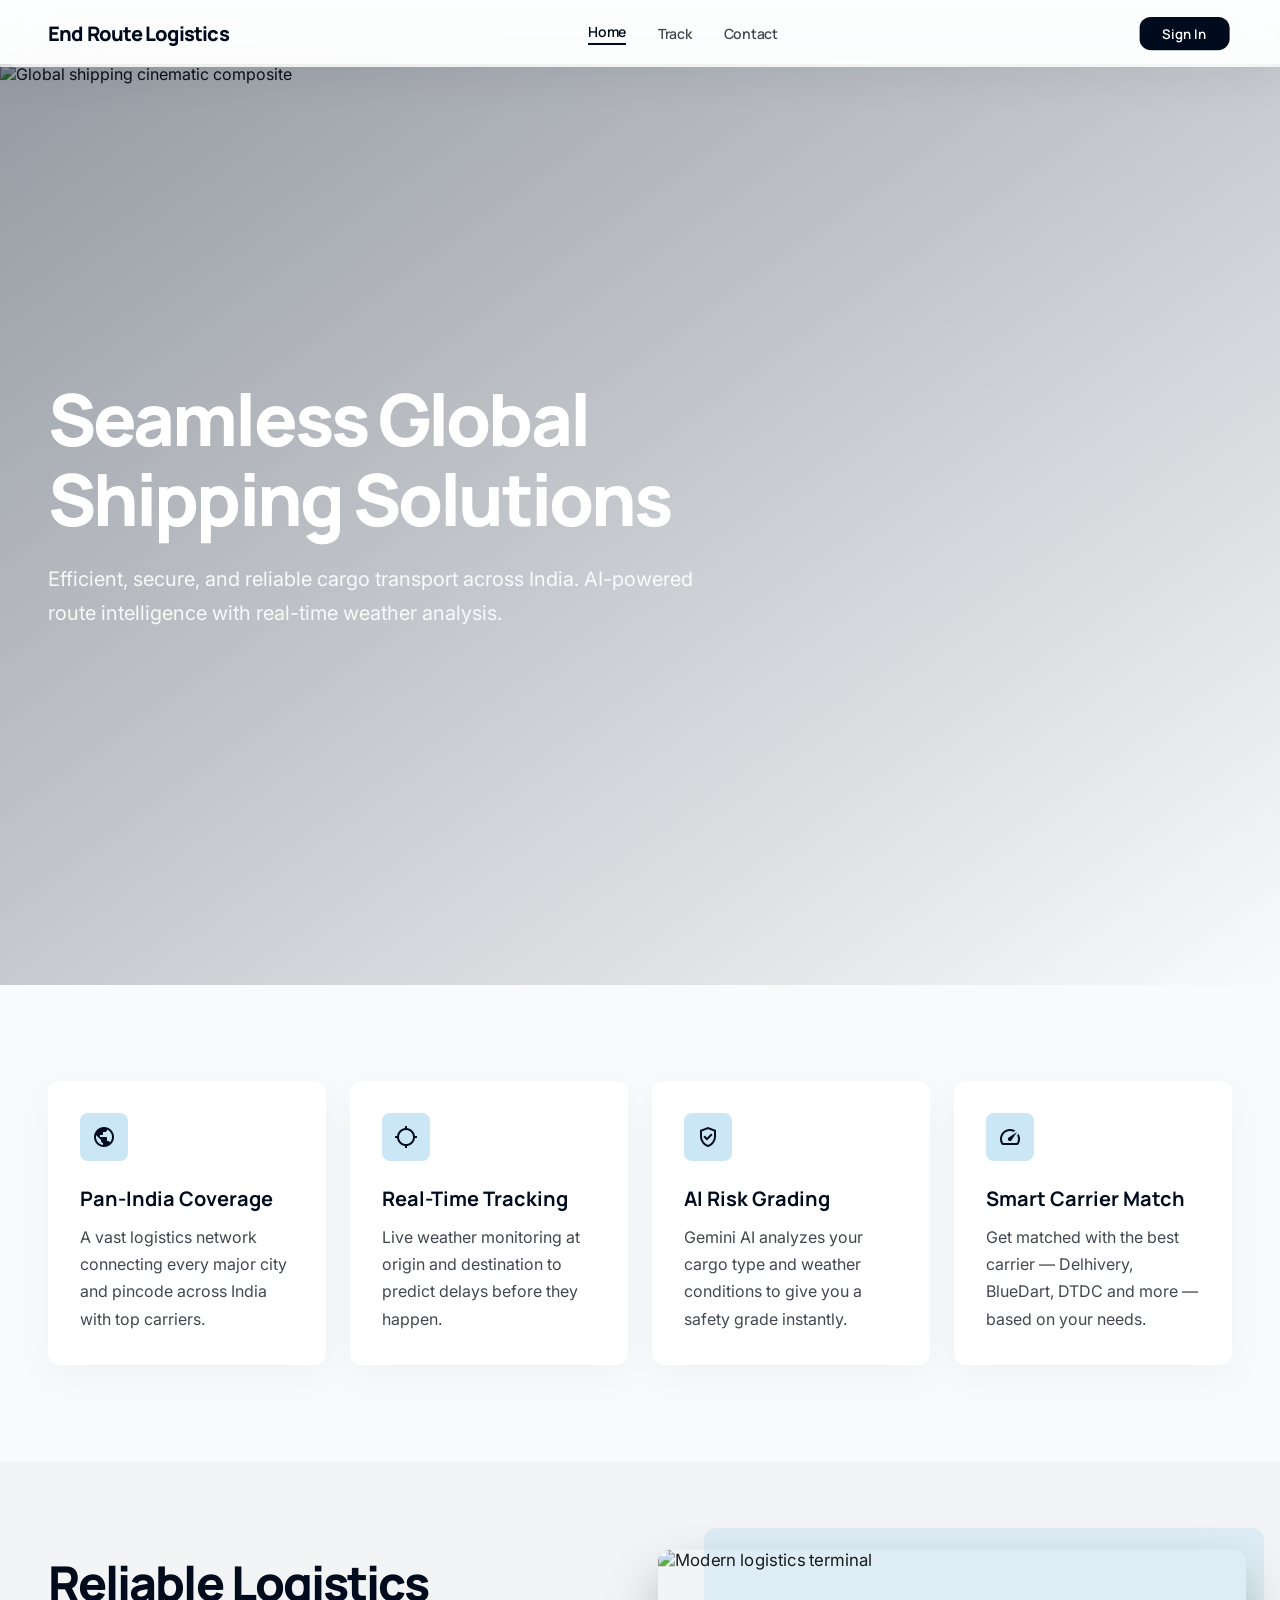
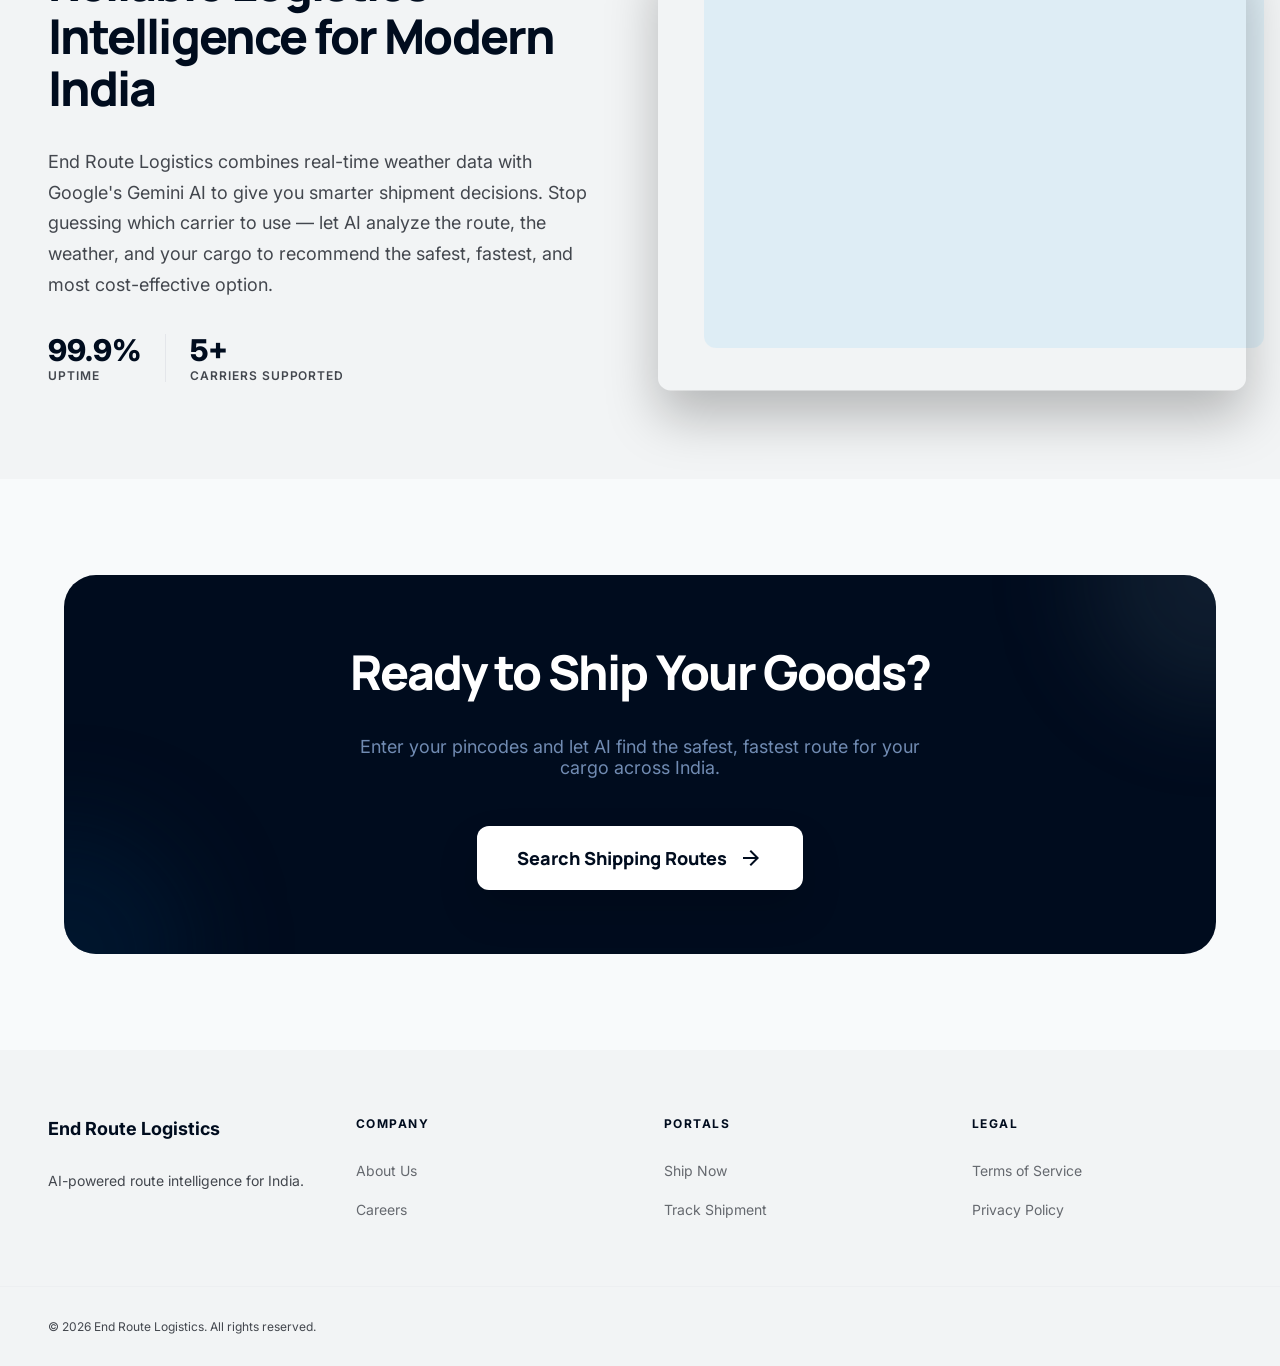
==== src/main/resources/static/index.html @ b9c826c3 "phase 1 completed" ====
<!DOCTYPE html>
<html class="scroll-smooth" lang="en">

<head>
    <meta charset="utf-8" />
    <meta content="width=device-width, initial-scale=1.0" name="viewport" />
    <title>End Route Logistics | Seamless Global Shipping</title>
    <link
        href="https://fonts.googleapis.com/css2?family=Manrope:wght@400;600;700;800&family=Inter:wght@400;500;600&display=swap"
        rel="stylesheet" />
    <link href="https://fonts.googleapis.com/css2?family=Material+Symbols+Outlined:wght,FILL@100..700,0..1&display=swap"
        rel="stylesheet" />
    <link rel="stylesheet" href="style.css" />
</head>

<body>
  <div class="page-transition-overlay" id="page-transition"></div>

    <!-- TopNavBar -->
    <nav class="top-nav">
        <div class="brand-name">End Route Logistics</div>
        <div class="nav-links">
            <a href="index.html" class="nav-link active">Home</a>
            <a href="shipment.html" class="nav-link">Track</a>
            <a href="#" class="nav-link">Contact</a>
        </div>
        <button class="btn-signin">Sign In</button>
    </nav>

    <main class="main-content">

        <!-- Hero Section -->
        <section class="hero-section">
            <div class="hero-bg">
                <img class="hero-img"
                    src="https://lh3.googleusercontent.com/aida-public/AB6AXuDG2AMzIG6lcuyRp3kCZSofTgVY18WJ2wHLcFiEt3Tfcz8ZYbXmcCNfoaoBvD-hwX5GC9Bj-mH6kIg8qOz7cCxdi2fgA_n7_V_ayE6a3IIf8un9hvcptTWbO9KBqaIlAWLvqKchGqpaOgNbGZLuk7z4_sTfxFHE4p3Q"
                    alt="Global shipping cinematic composite" />
                <div class="hero-overlay"></div>
            </div>
            <div class="hero-content">
                <h1 class="hero-heading">Seamless Global <br />Shipping Solutions</h1>
                <p class="hero-subtext">
                    Efficient, secure, and reliable cargo transport across India.
                    AI-powered route intelligence with real-time weather analysis.
                </p>
            </div>
        </section>

        <!-- Features Section -->
        <section class="features-section">
            <div class="features-grid">

                <div class="feature-card">
                    <div class="feature-icon">
                        <span class="material-symbols-outlined">public</span>
                    </div>
                    <h3 class="feature-title">Pan-India Coverage</h3>
                    <p class="feature-text">A vast logistics network connecting every major city and pincode across India with top carriers.</p>
                </div>

                <div class="feature-card">
                    <div class="feature-icon">
                        <span class="material-symbols-outlined">location_searching</span>
                    </div>
                    <h3 class="feature-title">Real-Time Tracking</h3>
                    <p class="feature-text">Live weather monitoring at origin and destination to predict delays before they happen.</p>
                </div>

                <div class="feature-card">
                    <div class="feature-icon">
                        <span class="material-symbols-outlined">verified_user</span>
                    </div>
                    <h3 class="feature-title">AI Risk Grading</h3>
                    <p class="feature-text">Gemini AI analyzes your cargo type and weather conditions to give you a safety grade instantly.</p>
                </div>

                <div class="feature-card">
                    <div class="feature-icon">
                        <span class="material-symbols-outlined">speed</span>
                    </div>
                    <h3 class="feature-title">Smart Carrier Match</h3>
                    <p class="feature-text">Get matched with the best carrier — Delhivery, BlueDart, DTDC and more — based on your needs.</p>
                </div>

            </div>
        </section>

        <!-- About Section -->
        <section class="about-section">
            <div class="about-inner">
                <div class="about-text">
                    <h2 class="about-heading">Reliable Logistics Intelligence for Modern India</h2>
                    <p class="about-body">
                        End Route Logistics combines real-time weather data with Google's Gemini AI
                        to give you smarter shipment decisions. Stop guessing which carrier to use —
                        let AI analyze the route, the weather, and your cargo to recommend the safest,
                        fastest, and most cost-effective option.
                    </p>
                    <div class="about-stats">
                        <div class="stat">
                            <span class="stat-number">99.9%</span>
                            <span class="stat-label">Uptime</span>
                        </div>
                        <div class="stat-divider"></div>
                        <div class="stat">
                            <span class="stat-number">5+</span>
                            <span class="stat-label">Carriers Supported</span>
                        </div>
                    </div>
                </div>
                <div class="about-image-wrapper">
                    <div class="about-image-frame">
                        <img class="about-image"
                            src="https://lh3.googleusercontent.com/aida-public/[base64]"
                            alt="Modern logistics terminal" />
                    </div>
                    <div class="about-image-decoration"></div>
                </div>
            </div>
        </section>

        <!-- CTA Section -->
        <section class="cta-section">
            <div class="cta-card">
                <div class="cta-blob cta-blob--top"></div>
                <div class="cta-blob cta-blob--bottom"></div>
                <div class="cta-content">
                    <h2 class="cta-heading">Ready to Ship Your Goods?</h2>
                    <p class="cta-subtext">
                        Enter your pincodes and let AI find the safest, fastest route for your cargo across India.
                    </p>
                    <button class="btn-cta" id="ctaBtn">
                        Search Shipping Routes
                        <span class="material-symbols-outlined cta-arrow">arrow_forward</span>
                    </button>
                </div>
            </div>
        </section>

    </main>

    <!-- Footer -->
    <footer class="site-footer">
        <div class="footer-grid">
            <div class="footer-about">
                <div class="footer-brand">End Route Logistics</div>
                <p class="footer-tagline">AI-powered route intelligence for India.</p>
            </div>
            <div class="footer-col">
                <div class="footer-col-title">Company</div>
                <a href="#" class="footer-link">About Us</a>
                <a href="#" class="footer-link">Careers</a>
            </div>
            <div class="footer-col">
                <div class="footer-col-title">Portals</div>
                <a href="shipment.html" class="footer-link">Ship Now</a>
                <a href="#" class="footer-link">Track Shipment</a>
            </div>
            <div class="footer-col">
                <div class="footer-col-title">Legal</div>
                <a href="#" class="footer-link">Terms of Service</a>
                <a href="#" class="footer-link">Privacy Policy</a>
            </div>
        </div>
        <div class="footer-bottom">
            <p>© 2026 End Route Logistics. All rights reserved.</p>
        </div>
    </footer>

  <script>
    // Page transition in
    document.addEventListener("DOMContentLoaded", () => {
      setTimeout(() => {
        const overlay = document.getElementById('page-transition');
        if(overlay) overlay.classList.add('hidden');
      }, 50);
    });

    // CTA button → go to shipment page with transition
    const ctaBtn = document.getElementById('ctaBtn');
    if (ctaBtn) {
      ctaBtn.addEventListener('click', (e) => {
        e.preventDefault();
        const overlay = document.getElementById('page-transition');
        overlay.classList.remove('hidden');
        overlay.classList.add('active');
        setTimeout(() => {
          window.location.href = 'shipment.html';
        }, 600);
      });
    }

    window.addEventListener('pageshow', (event) => {
      if (event.persisted) {
        const overlay = document.getElementById('page-transition');
        overlay.classList.remove('active');
        overlay.classList.add('hidden');
      }
    });
  </script>
</body>

</html>
---- src/main/resources/static/style.css ----
/* ============================================================
   CSS Custom Properties (Design Tokens)
   ============================================================ */
:root {
  --color-primary:                  #000c1e;
  --color-primary-container:        #002344;
  --color-primary-fixed:            #d3e3ff;
  --color-primary-fixed-dim:        #adc8f2;
  --color-on-primary:               #ffffff;
  --color-on-primary-container:     #708bb2;
  --color-on-primary-fixed:         #001c38;

  --color-secondary:                #48626e;
  --color-secondary-container:      #cbe7f5;
  --color-on-secondary:             #ffffff;
  --color-on-secondary-container:   #4e6874;

  --color-surface:                  #f8fafb;
  --color-surface-tint:             #456084;
  --color-surface-container:        #eceeef;
  --color-surface-container-low:    #f2f4f5;
  --color-surface-container-high:   #e6e8e9;
  --color-surface-container-lowest: #ffffff;
  --color-on-surface:               #191c1d;
  --color-on-surface-variant:       #43474e;

  --color-background:               #f8fafb;
  --color-on-background:            #191c1d;
  --color-outline:                  #74777f;
  --color-outline-variant:          #c3c6cf;

  --font-headline: 'Manrope', sans-serif;
  --font-body:     'Inter', sans-serif;

  --radius-sm:   0.25rem;
  --radius-md:   0.5rem;
  --radius-lg:   0.75rem;
  --radius-xl:   0.75rem;
  --radius-full: 9999px;
}

/* ============================================================
   Reset & Base
   ============================================================ */
*, *::before, *::after {
  box-sizing: border-box;
  margin: 0;
  padding: 0;
}

html {
  scroll-behavior: smooth;
}

body {
  font-family: var(--font-body);
  background-color: var(--color-background);
  color: var(--color-on-background);
}

h1, h2, h3 {
  font-family: var(--font-headline);
}

a {
  text-decoration: none;
  transition: color 0.2s, opacity 0.2s;
}

button {
  cursor: pointer;
  border: none;
  font-family: inherit;
}

.material-symbols-outlined {
  font-variation-settings: 'FILL' 0, 'wght' 400, 'GRAD' 0, 'opsz' 24;
}

/* ============================================================
   Navigation
   ============================================================ */
.top-nav {
  position: fixed;
  top: 0;
  width: 100%;
  z-index: 50;
  background: rgba(255, 255, 255, 0.7);
  backdrop-filter: blur(24px);
  -webkit-backdrop-filter: blur(24px);
  box-shadow: 0 12px 40px rgba(0, 12, 30, 0.06);
  display: flex;
  justify-content: space-between;
  align-items: center;
  padding: 1rem 3rem;
}

.brand-name {
  font-family: var(--font-headline);
  font-size: 1.25rem;
  font-weight: 800;
  letter-spacing: -0.04em;
  color: var(--color-primary);
}

.nav-links {
  display: none;
  gap: 2rem;
  align-items: center;
}

@media (min-width: 768px) {
  .nav-links {
    display: flex;
  }
}

.nav-link {
  font-family: var(--font-headline);
  font-weight: 600;
  font-size: 0.875rem;
  letter-spacing: -0.02em;
  color: var(--color-on-surface-variant);
  transition: color 0.3s;
}

.nav-link:hover {
  color: var(--color-primary);
}

.nav-link.active {
  color: var(--color-primary);
  border-bottom: 2px solid var(--color-primary);
  padding-bottom: 2px;
}

.btn-signin {
  background-color: var(--color-primary);
  color: var(--color-on-primary);
  padding: 0.5rem 1.5rem;
  border-radius: var(--radius-lg);
  font-family: var(--font-headline);
  font-weight: 600;
  font-size: 0.875rem;
  transform: scale(0.95);
  transition: transform 0.15s;
}

.btn-signin:active {
  transform: scale(0.90);
}

/* ============================================================
   Main
   ============================================================ */
.main-content {
  padding-top: 4rem;
}

/* ============================================================
   Hero Section
   ============================================================ */
.hero-section {
  position: relative;
  min-height: 921px;
  display: flex;
  align-items: center;
  padding: 0 3rem;
  overflow: hidden;
}

.hero-bg {
  position: absolute;
  inset: 0;
  z-index: 0;
}

.hero-img {
  width: 100%;
  height: 100%;
  object-fit: cover;
  filter: brightness(0.85) contrast(1.05);
  display: block;
}

.hero-overlay {
  position: absolute;
  inset: 0;
  background: linear-gradient(
    to bottom right,
    rgba(0, 12, 30, 0.40),
    transparent
  );
}

.hero-content {
  position: relative;
  z-index: 10;
  max-width: 56rem;
}

.hero-heading {
  font-size: 3.75rem;
  font-weight: 800;
  color: #ffffff;
  letter-spacing: -0.04em;
  line-height: 1.1;
  margin-bottom: 1.5rem;
}

@media (min-width: 768px) {
  .hero-heading {
    font-size: 4.5rem;
  }
}

.hero-subtext {
  font-size: 1.25rem;
  color: rgba(255, 255, 255, 0.90);
  font-family: var(--font-body);
  max-width: 42rem;
  margin-bottom: 2.5rem;
  line-height: 1.7;
}

/* ============================================================
   Features Section
   ============================================================ */
.features-section {
  padding: 6rem 3rem;
  background-color: var(--color-surface);
}

.features-grid {
  max-width: 80rem;
  margin: 0 auto;
  display: grid;
  grid-template-columns: 1fr;
  gap: 1.5rem;
}

@media (min-width: 768px) {
  .features-grid {
    grid-template-columns: repeat(4, 1fr);
  }
}

.feature-card {
  padding: 2rem;
  border-radius: var(--radius-xl);
  background-color: var(--color-surface-container-lowest);
  box-shadow: 0 12px 40px rgba(0, 12, 30, 0.04);
  transition: transform 0.3s;
}

.feature-card:hover {
  transform: translateY(-4px);
}

.feature-icon {
  width: 3rem;
  height: 3rem;
  border-radius: var(--radius-md);
  background-color: var(--color-secondary-container);
  display: flex;
  align-items: center;
  justify-content: center;
  margin-bottom: 1.5rem;
  color: var(--color-primary);
  transition: transform 0.3s;
}

.feature-card:hover .feature-icon {
  transform: scale(1.10);
}

.feature-title {
  font-family: var(--font-headline);
  font-weight: 700;
  font-size: 1.25rem;
  color: var(--color-primary);
  margin-bottom: 0.75rem;
}

.feature-text {
  color: var(--color-on-surface-variant);
  line-height: 1.7;
}

/* ============================================================
   About Section
   ============================================================ */
.about-section {
  padding: 6rem 3rem;
  background-color: var(--color-surface-container-low);
  overflow: hidden;
}

.about-inner {
  max-width: 80rem;
  margin: 0 auto;
  display: flex;
  flex-direction: column;
  align-items: center;
  gap: 4rem;
}

@media (min-width: 768px) {
  .about-inner {
    flex-direction: row;
  }
}

.about-text {
  flex: 1;
  display: flex;
  flex-direction: column;
  gap: 2rem;
}

.about-heading {
  font-size: 3rem;
  font-weight: 800;
  color: var(--color-primary);
  letter-spacing: -0.04em;
  line-height: 1.1;
}

.about-body {
  font-size: 1.125rem;
  color: var(--color-on-surface-variant);
  line-height: 1.7;
}

.about-stats {
  display: flex;
  align-items: center;
  gap: 1.5rem;
}

.stat {
  display: flex;
  flex-direction: column;
}

.stat-number {
  font-size: 1.875rem;
  font-weight: 800;
  color: var(--color-primary);
}

.stat-label {
  font-size: 0.75rem;
  color: var(--color-on-surface-variant);
  text-transform: uppercase;
  letter-spacing: 0.08em;
  font-weight: 600;
}

.stat-divider {
  width: 1px;
  height: 3rem;
  background-color: rgba(196, 198, 207, 0.30);
}

.about-image-wrapper {
  flex: 1;
  position: relative;
}

.about-image-frame {
  position: relative;
  z-index: 10;
  border-radius: var(--radius-xl);
  overflow: hidden;
  box-shadow: 0 25px 50px rgba(0, 0, 0, 0.25);
  transform: scale(1.05);
}

.about-image {
  width: 100%;
  aspect-ratio: 4 / 3;
  object-fit: cover;
  display: block;
}

.about-image-decoration {
  position: absolute;
  top: -2rem;
  right: -2rem;
  width: 100%;
  height: 100%;
  background-color: var(--color-secondary-container);
  border-radius: var(--radius-xl);
  z-index: 0;
  opacity: 0.50;
}

/* ============================================================
   CTA Section
   ============================================================ */
.cta-section {
  padding: 6rem 3rem;
}

.cta-card {
  max-width: 72rem;
  margin: 0 auto;
  background-color: var(--color-primary);
  border-radius: 2rem;
  padding: 4rem;
  text-align: center;
  position: relative;
  overflow: hidden;
}

.cta-blob {
  position: absolute;
  width: 16rem;
  height: 16rem;
  border-radius: var(--radius-full);
  filter: blur(48px);
}

.cta-blob--top {
  top: 0;
  right: 0;
  background-color: rgba(72, 98, 110, 0.20);
  transform: translate(50%, -50%);
}

.cta-blob--bottom {
  bottom: 0;
  left: 0;
  background-color: rgba(0, 35, 68, 0.40);
  transform: translate(-50%, 50%);
}

.cta-content {
  position: relative;
  z-index: 10;
}

.cta-heading {
  font-size: 2.5rem;
  font-weight: 800;
  color: #ffffff;
  margin-bottom: 2rem;
  letter-spacing: -0.04em;
}

@media (min-width: 768px) {
  .cta-heading {
    font-size: 3rem;
  }
}

.cta-subtext {
  color: var(--color-on-primary-container);
  font-size: 1.125rem;
  margin-bottom: 3rem;
  max-width: 36rem;
  margin-left: auto;
  margin-right: auto;
}

.btn-cta {
  background-color: #ffffff;
  color: var(--color-primary);
  padding: 1.25rem 2.5rem;
  border-radius: var(--radius-xl);
  font-family: var(--font-headline);
  font-weight: 800;
  font-size: 1.125rem;
  display: inline-flex;
  align-items: center;
  gap: 0.75rem;
  margin: 0 auto;
  box-shadow: 0 20px 40px rgba(0, 0, 0, 0.15);
  transition: background-color 0.2s;
}

.btn-cta:hover {
  background-color: var(--color-secondary-container);
}

.cta-arrow {
  transition: transform 0.2s;
}

.btn-cta:hover .cta-arrow {
  transform: translateX(4px);
}

/* ============================================================
   Footer
   ============================================================ */
.site-footer {
  background-color: var(--color-surface-container-low);
  color: var(--color-primary);
}

.footer-grid {
  display: grid;
  grid-template-columns: 1fr;
  gap: 3rem;
  padding: 4rem 3rem;
  max-width: 80rem;
  margin: 0 auto;
  font-family: var(--font-body);
  font-size: 0.875rem;
  line-height: 1.7;
}

@media (min-width: 768px) {
  .footer-grid {
    grid-template-columns: repeat(4, 1fr);
  }
}

.footer-about {
  display: flex;
  flex-direction: column;
  gap: 1.5rem;
}

.footer-brand {
  font-size: 1.125rem;
  font-weight: 700;
  color: var(--color-primary);
}

.footer-tagline {
  color: var(--color-on-surface-variant);
}

.footer-col {
  display: flex;
  flex-direction: column;
  gap: 1rem;
}

.footer-col-title {
  font-weight: 700;
  font-size: 0.75rem;
  text-transform: uppercase;
  letter-spacing: 0.12em;
  color: var(--color-primary);
  margin-bottom: 0.5rem;
}

.footer-link {
  color: var(--color-on-surface-variant);
  opacity: 0.80;
  text-decoration: none;
  transition: opacity 0.2s;
}

.footer-link:hover {
  opacity: 1;
  text-decoration: underline;
  text-decoration-thickness: 2px;
  text-underline-offset: 4px;
}

.footer-bottom {
  padding: 2rem 3rem;
  border-top: 1px solid rgba(196, 198, 207, 0.10);
  max-width: 80rem;
  margin: 0 auto;
  text-align: center;
}

@media (min-width: 768px) {
  .footer-bottom {
    text-align: left;
  }
}

.footer-bottom p {
  color: var(--color-on-surface-variant);
  font-size: 0.75rem;
}

/* ============================================================
   Page Transition
   ============================================================ */
.page-transition-overlay {
  position: fixed;
  top: 0;
  left: 0;
  width: 100%;
  height: 100%;
  background-color: var(--color-primary);
  z-index: 9999;
  opacity: 1;
  pointer-events: none;
  transition: opacity 0.6s cubic-bezier(0.83, 0, 0.17, 1);
}

.page-transition-overlay.hidden {
  opacity: 0;
}

.page-transition-overlay.active {
  opacity: 1;
  pointer-events: all;
}
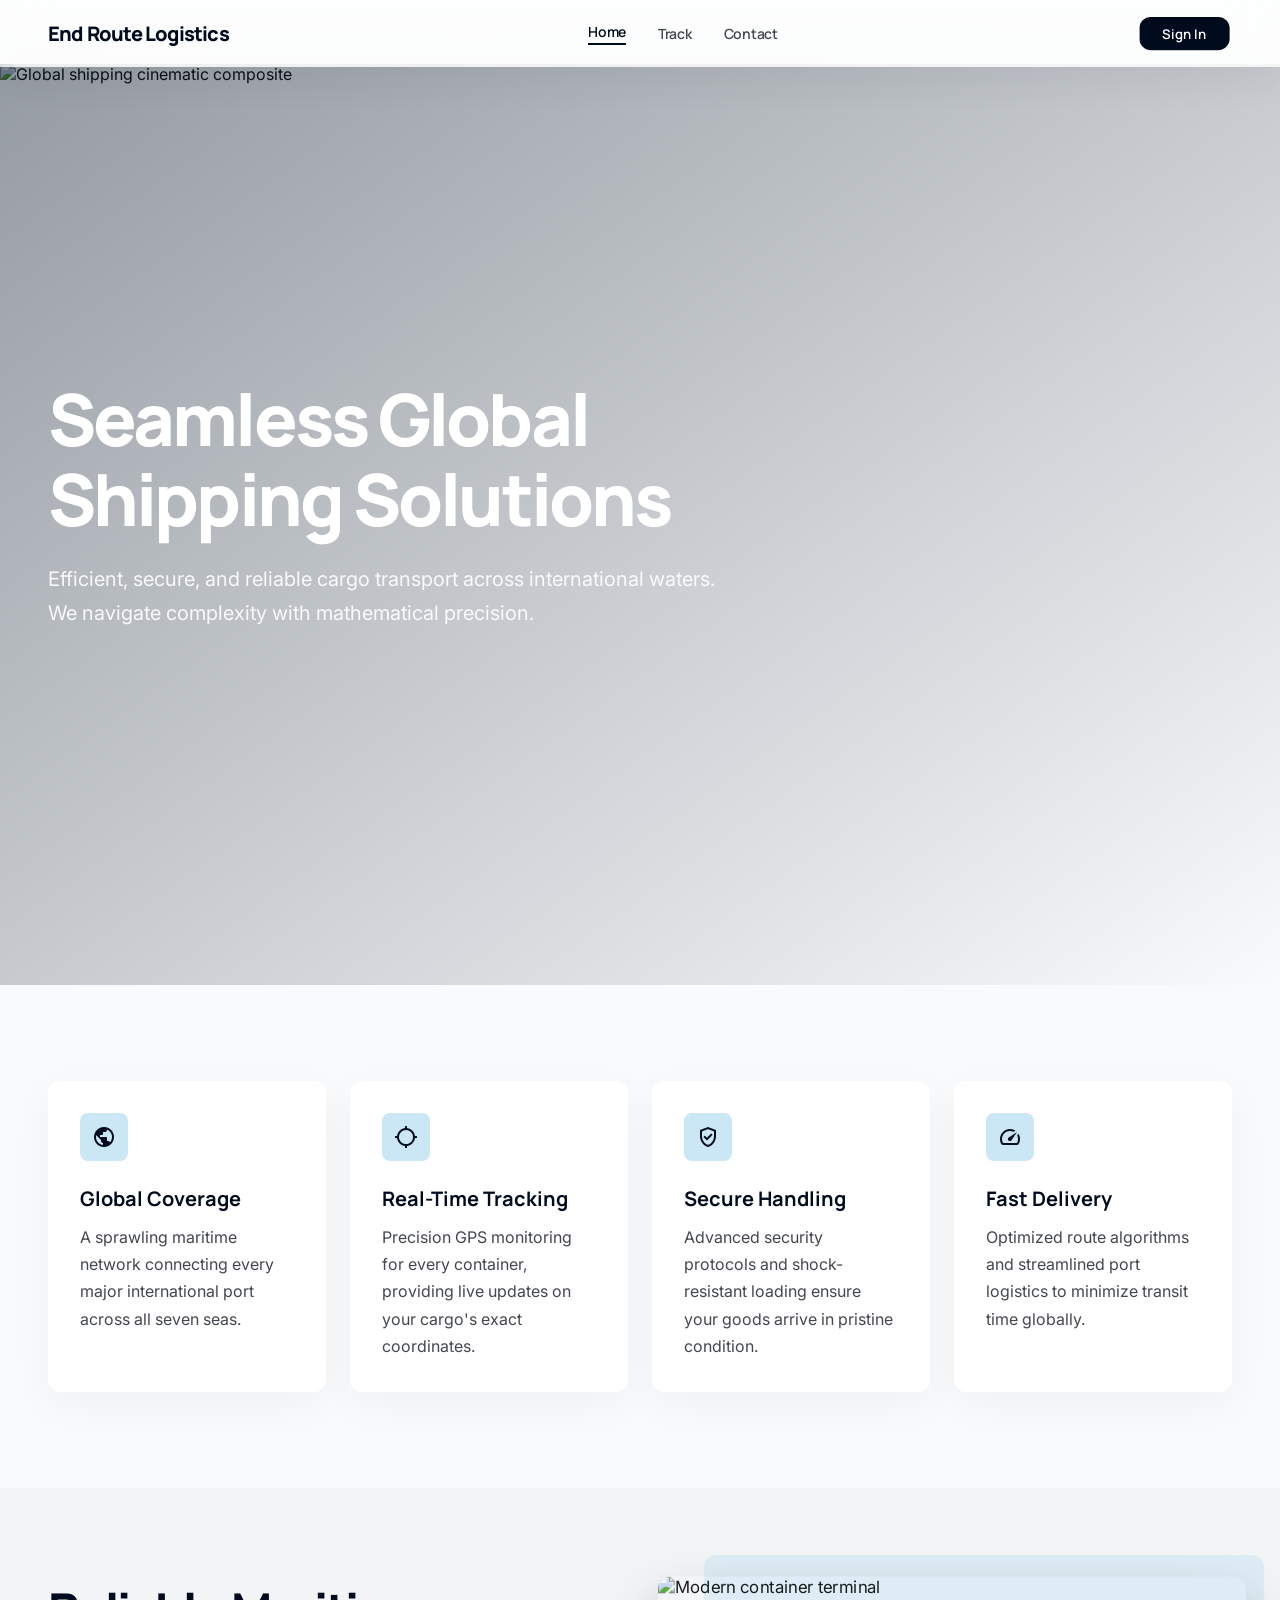
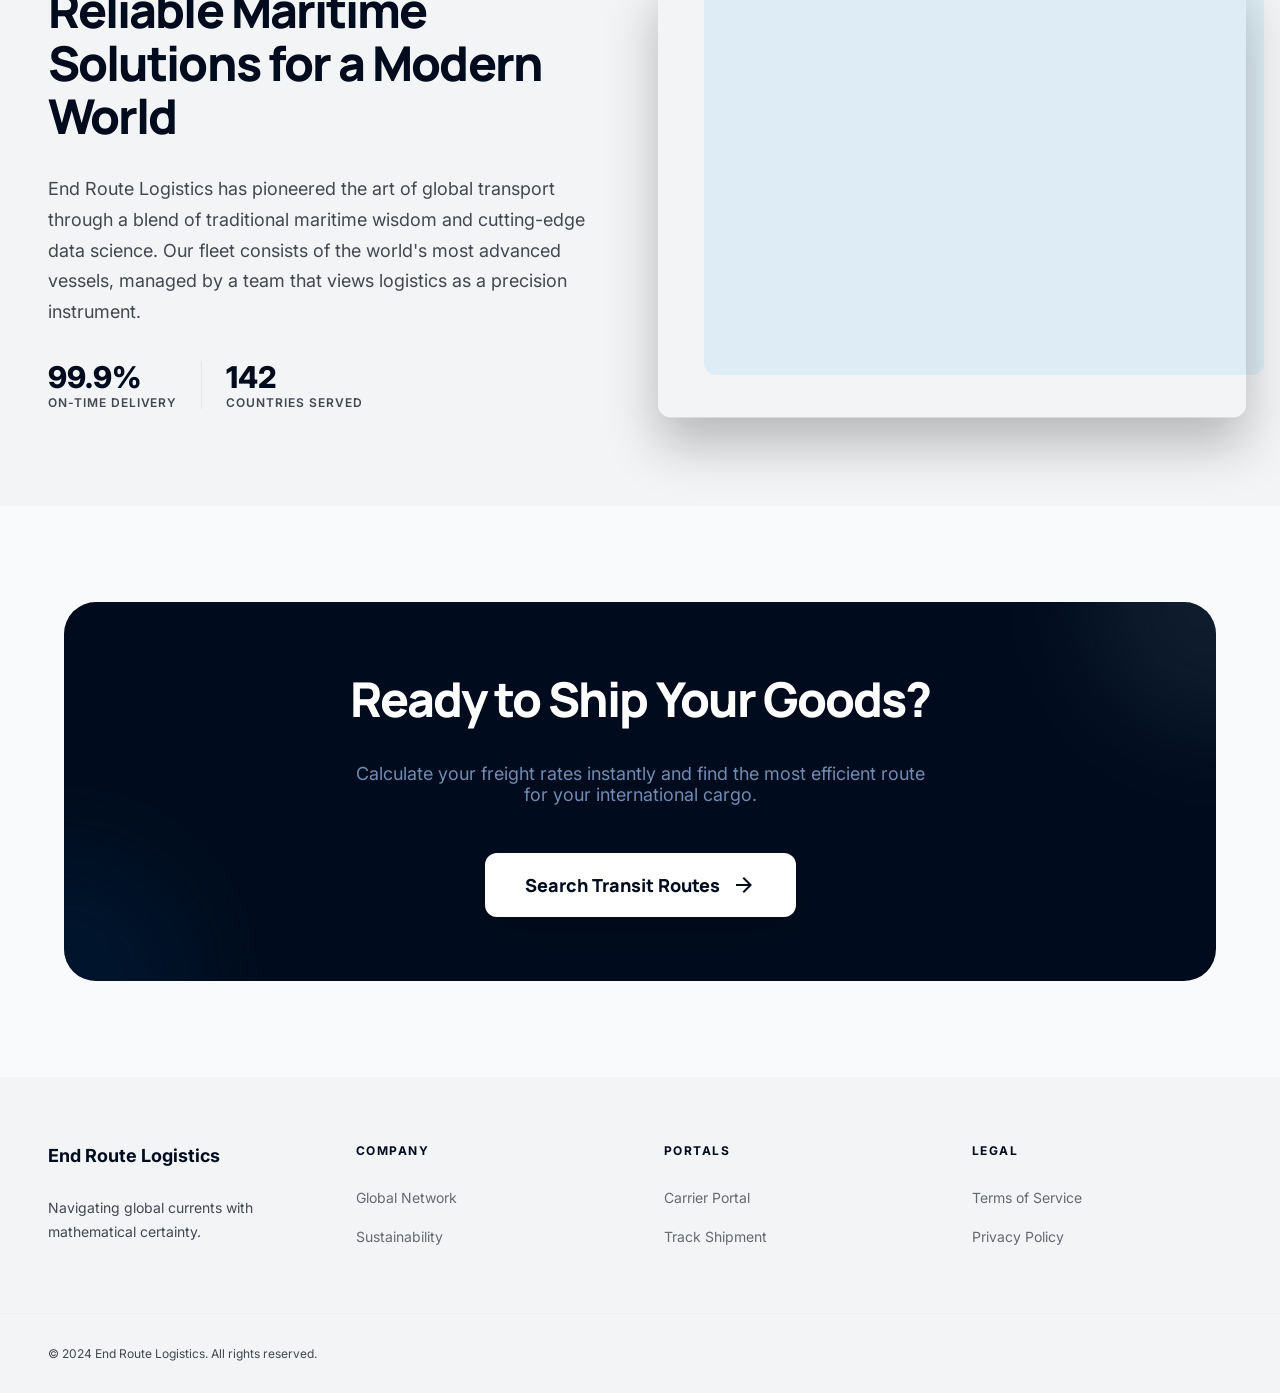
==== commit f53b7d92: "Some Front End Changes" ====
--- a/src/main/resources/static/index.html
+++ b/src/main/resources/static/index.html
@@ -20,8 +20,8 @@
     <nav class="top-nav">
         <div class="brand-name">End Route Logistics</div>
         <div class="nav-links">
-            <a href="index.html" class="nav-link active">Home</a>
-            <a href="shipment.html" class="nav-link">Track</a>
+            <a href="#" class="nav-link active">Home</a>
+            <a href="#" class="nav-link">Track</a>
             <a href="#" class="nav-link">Contact</a>
         </div>
         <button class="btn-signin">Sign In</button>
@@ -33,15 +33,15 @@
         <section class="hero-section">
             <div class="hero-bg">
                 <img class="hero-img"
-                    src="https://lh3.googleusercontent.com/aida-public/AB6AXuDG2AMzIG6lcuyRp3kCZSofTgVY18WJ2wHLcFiEt3Tfcz8ZYbXmcCNfoaoBvD-hwX5GC9Bj-mH6kIg8qOz7cCxdi2fgA_n7_V_ayE6a3IIf8un9hvcptTWbO9KBqaIlAWLvqKchGqpaOgNbGZLuk7z4_sTfxFHE4p3Q"
+                    src="https://lh3.googleusercontent.com/aida-public/[base64]"
                     alt="Global shipping cinematic composite" />
                 <div class="hero-overlay"></div>
             </div>
             <div class="hero-content">
                 <h1 class="hero-heading">Seamless Global <br />Shipping Solutions</h1>
                 <p class="hero-subtext">
-                    Efficient, secure, and reliable cargo transport across India.
-                    AI-powered route intelligence with real-time weather analysis.
+                    Efficient, secure, and reliable cargo transport across international waters.
+                    We navigate complexity with mathematical precision.
                 </p>
             </div>
         </section>
@@ -54,8 +54,9 @@
                     <div class="feature-icon">
                         <span class="material-symbols-outlined">public</span>
                     </div>
-                    <h3 class="feature-title">Pan-India Coverage</h3>
-                    <p class="feature-text">A vast logistics network connecting every major city and pincode across India with top carriers.</p>
+                    <h3 class="feature-title">Global Coverage</h3>
+                    <p class="feature-text">A sprawling maritime network connecting every major international port
+                        across all seven seas.</p>
                 </div>
 
                 <div class="feature-card">
@@ -63,23 +64,26 @@
                         <span class="material-symbols-outlined">location_searching</span>
                     </div>
                     <h3 class="feature-title">Real-Time Tracking</h3>
-                    <p class="feature-text">Live weather monitoring at origin and destination to predict delays before they happen.</p>
+                    <p class="feature-text">Precision GPS monitoring for every container, providing live updates on your
+                        cargo's exact coordinates.</p>
                 </div>
 
                 <div class="feature-card">
                     <div class="feature-icon">
                         <span class="material-symbols-outlined">verified_user</span>
                     </div>
-                    <h3 class="feature-title">AI Risk Grading</h3>
-                    <p class="feature-text">Gemini AI analyzes your cargo type and weather conditions to give you a safety grade instantly.</p>
+                    <h3 class="feature-title">Secure Handling</h3>
+                    <p class="feature-text">Advanced security protocols and shock-resistant loading ensure your goods
+                        arrive in pristine condition.</p>
                 </div>
 
                 <div class="feature-card">
                     <div class="feature-icon">
                         <span class="material-symbols-outlined">speed</span>
                     </div>
-                    <h3 class="feature-title">Smart Carrier Match</h3>
-                    <p class="feature-text">Get matched with the best carrier — Delhivery, BlueDart, DTDC and more — based on your needs.</p>
+                    <h3 class="feature-title">Fast Delivery</h3>
+                    <p class="feature-text">Optimized route algorithms and streamlined port logistics to minimize
+                        transit time globally.</p>
                 </div>
 
             </div>
@@ -89,30 +93,29 @@
         <section class="about-section">
             <div class="about-inner">
                 <div class="about-text">
-                    <h2 class="about-heading">Reliable Logistics Intelligence for Modern India</h2>
+                    <h2 class="about-heading">Reliable Maritime Solutions for a Modern World</h2>
                     <p class="about-body">
-                        End Route Logistics combines real-time weather data with Google's Gemini AI
-                        to give you smarter shipment decisions. Stop guessing which carrier to use —
-                        let AI analyze the route, the weather, and your cargo to recommend the safest,
-                        fastest, and most cost-effective option.
+                        End Route Logistics has pioneered the art of global transport through a blend of
+                        traditional maritime wisdom and cutting-edge data science. Our fleet consists of the
+                        world's most advanced vessels, managed by a team that views logistics as a precision instrument.
                     </p>
                     <div class="about-stats">
                         <div class="stat">
                             <span class="stat-number">99.9%</span>
-                            <span class="stat-label">Uptime</span>
+                            <span class="stat-label">On-Time Delivery</span>
                         </div>
                         <div class="stat-divider"></div>
                         <div class="stat">
-                            <span class="stat-number">5+</span>
-                            <span class="stat-label">Carriers Supported</span>
+                            <span class="stat-number">142</span>
+                            <span class="stat-label">Countries Served</span>
                         </div>
                     </div>
                 </div>
                 <div class="about-image-wrapper">
                     <div class="about-image-frame">
                         <img class="about-image"
-                            src="https://lh3.googleusercontent.com/aida-public/[base64]"
-                            alt="Modern logistics terminal" />
+                            src="https://lh3.googleusercontent.com/aida-public/[base64]"
+                            alt="Modern container terminal" />
                     </div>
                     <div class="about-image-decoration"></div>
                 </div>
@@ -127,10 +130,11 @@
                 <div class="cta-content">
                     <h2 class="cta-heading">Ready to Ship Your Goods?</h2>
                     <p class="cta-subtext">
-                        Enter your pincodes and let AI find the safest, fastest route for your cargo across India.
+                        Calculate your freight rates instantly and find the most efficient route
+                        for your international cargo.
                     </p>
-                    <button class="btn-cta" id="ctaBtn">
-                        Search Shipping Routes
+                    <button class="btn-cta">
+                        Search Transit Routes
                         <span class="material-symbols-outlined cta-arrow">arrow_forward</span>
                     </button>
                 </div>
@@ -144,16 +148,16 @@
         <div class="footer-grid">
             <div class="footer-about">
                 <div class="footer-brand">End Route Logistics</div>
-                <p class="footer-tagline">AI-powered route intelligence for India.</p>
+                <p class="footer-tagline">Navigating global currents with mathematical certainty.</p>
             </div>
             <div class="footer-col">
                 <div class="footer-col-title">Company</div>
-                <a href="#" class="footer-link">About Us</a>
-                <a href="#" class="footer-link">Careers</a>
+                <a href="#" class="footer-link">Global Network</a>
+                <a href="#" class="footer-link">Sustainability</a>
             </div>
             <div class="footer-col">
                 <div class="footer-col-title">Portals</div>
-                <a href="shipment.html" class="footer-link">Ship Now</a>
+                <a href="#" class="footer-link">Carrier Portal</a>
                 <a href="#" class="footer-link">Track Shipment</a>
             </div>
             <div class="footer-col">
@@ -163,12 +167,11 @@
             </div>
         </div>
         <div class="footer-bottom">
-            <p>© 2026 End Route Logistics. All rights reserved.</p>
+            <p>© 2024 End Route Logistics. All rights reserved.</p>
         </div>
     </footer>
 
   <script>
-    // Page transition in
     document.addEventListener("DOMContentLoaded", () => {
       setTimeout(() => {
         const overlay = document.getElementById('page-transition');
@@ -176,28 +179,28 @@
       }, 50);
     });
 
-    // CTA button → go to shipment page with transition
-    const ctaBtn = document.getElementById('ctaBtn');
-    if (ctaBtn) {
-      ctaBtn.addEventListener('click', (e) => {
+    const searchBtn = document.querySelector('.btn-cta');
+    if (searchBtn) {
+      searchBtn.addEventListener('click', (e) => {
         e.preventDefault();
-        const overlay = document.getElementById('page-transition');
-        overlay.classList.remove('hidden');
-        overlay.classList.add('active');
+        const transitionOverlay = document.getElementById('page-transition');
+        transitionOverlay.classList.remove('hidden');
+        transitionOverlay.classList.add('active');
+        
         setTimeout(() => {
           window.location.href = 'shipment.html';
-        }, 600);
+        }, 400);
       });
     }
-
+    
     window.addEventListener('pageshow', (event) => {
       if (event.persisted) {
-        const overlay = document.getElementById('page-transition');
-        overlay.classList.remove('active');
-        overlay.classList.add('hidden');
+        const transitionOverlay = document.getElementById('page-transition');
+        transitionOverlay.classList.remove('active');
+        transitionOverlay.classList.add('hidden');
       }
     });
   </script>
 </body>
 
-</html>
+</html>
--- a/src/main/resources/static/style.css
+++ b/src/main/resources/static/style.css
@@ -595,14 +595,17 @@
   z-index: 9999;
   opacity: 1;
   pointer-events: none;
-  transition: opacity 0.6s cubic-bezier(0.83, 0, 0.17, 1);
+  transform: translateY(0);
+  transition: transform 0.4s cubic-bezier(0.86, 0, 0.07, 1), opacity 0.4s ease;
 }
 
 .page-transition-overlay.hidden {
   opacity: 0;
+  transform: translateY(-100%);
 }
 
 .page-transition-overlay.active {
   opacity: 1;
   pointer-events: all;
-}+  transform: translateY(0);
+}
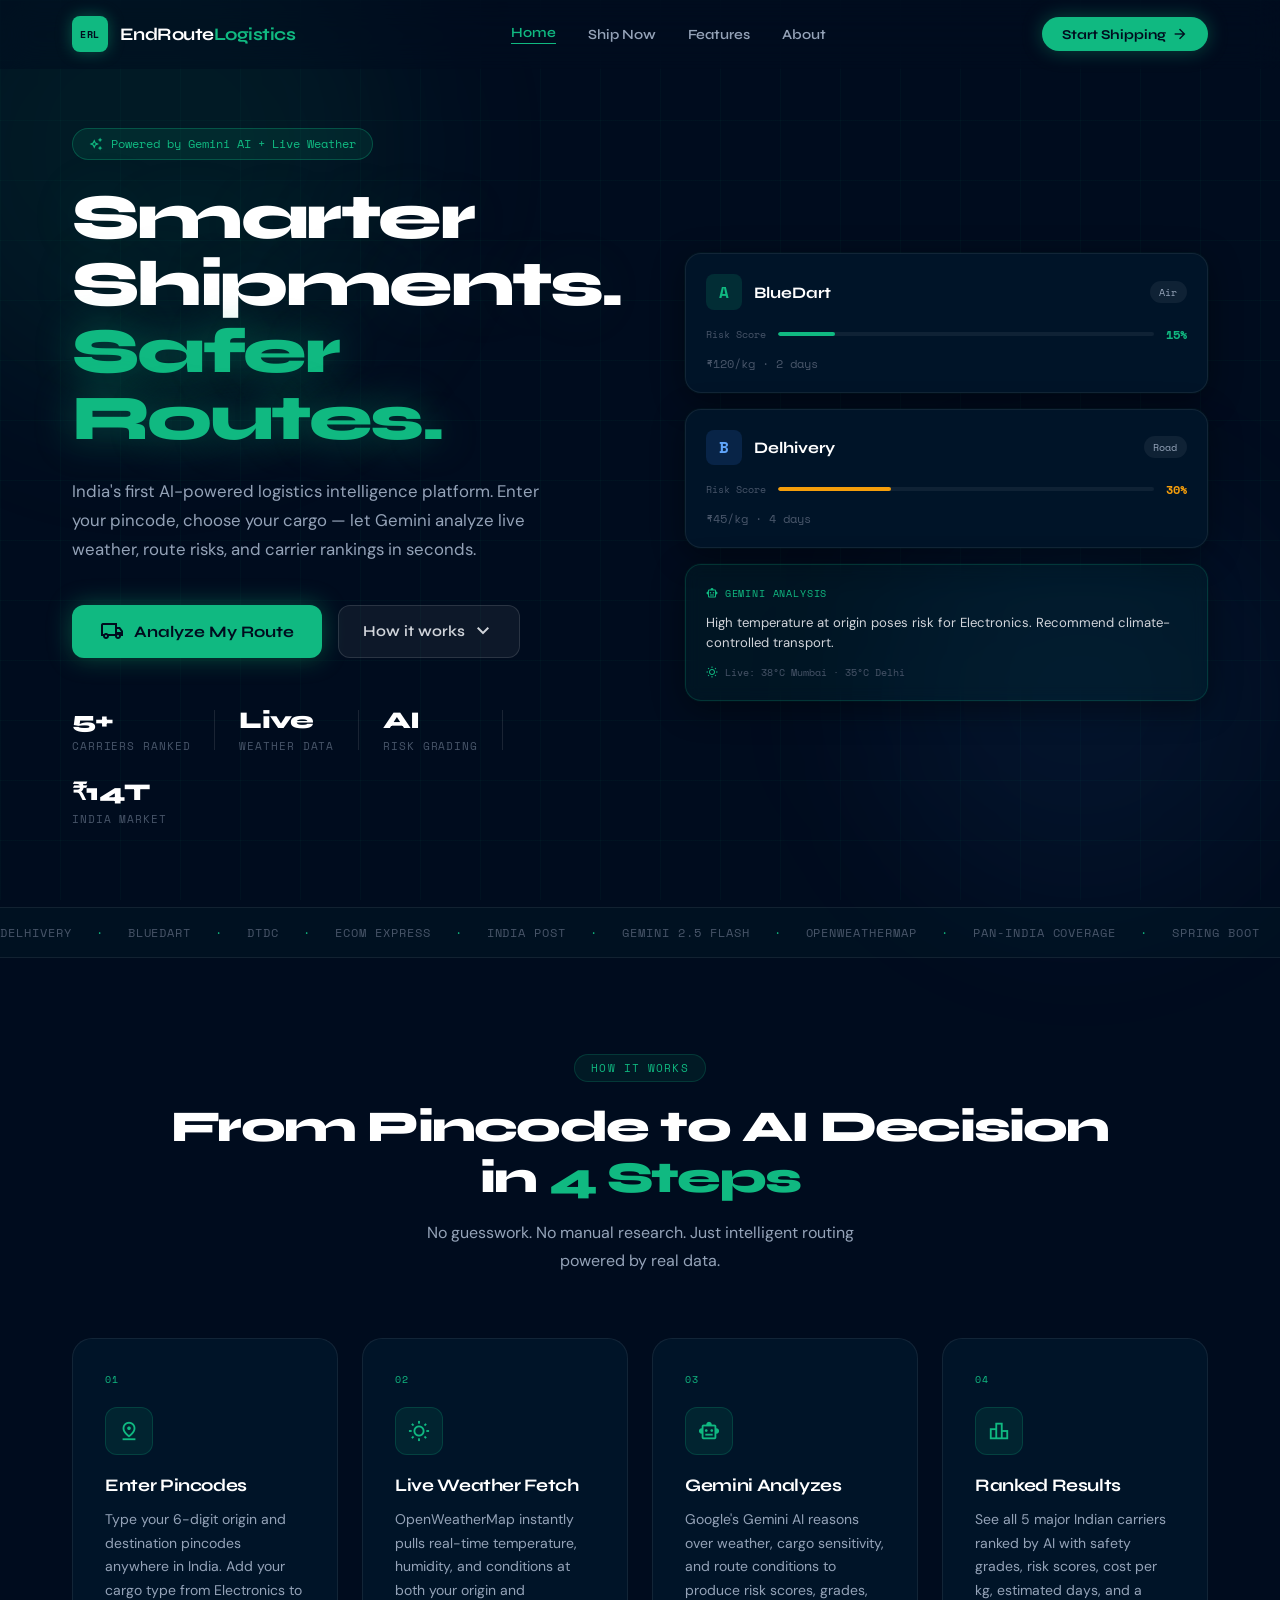
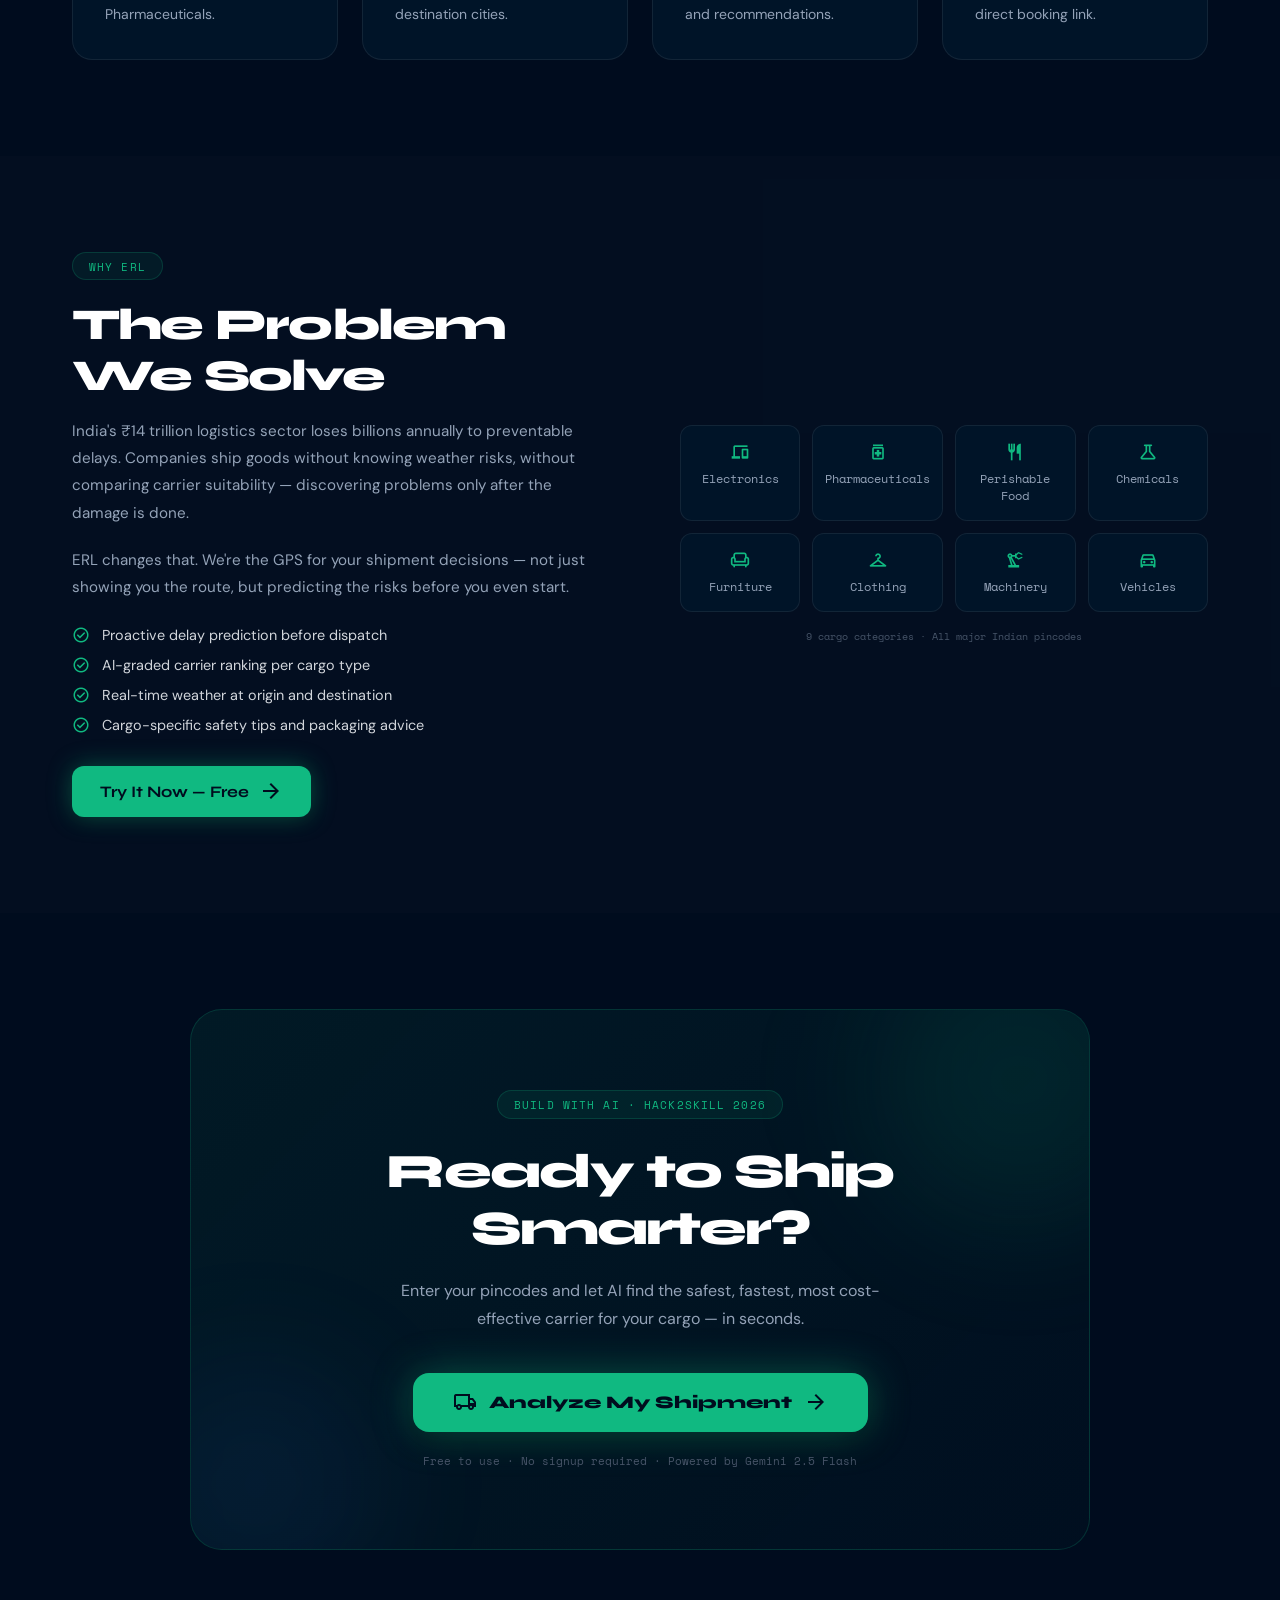
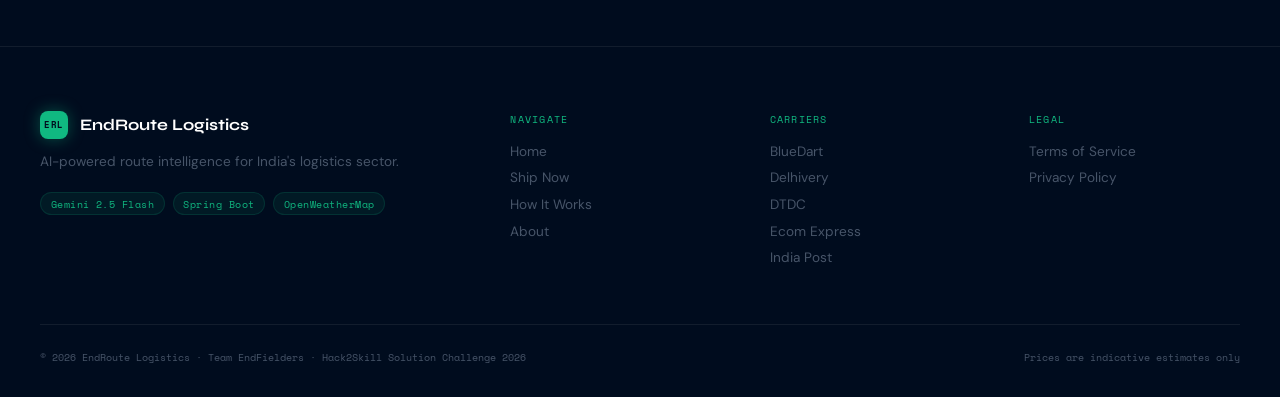
==== commit 4c97602e: "REBUILT THE ARCHITECTURE" ====
--- a/src/main/resources/static/index.html
+++ b/src/main/resources/static/index.html
@@ -1,206 +1,290 @@
 <!DOCTYPE html>
-<html class="scroll-smooth" lang="en">
-
+<html lang="en">
 <head>
-    <meta charset="utf-8" />
-    <meta content="width=device-width, initial-scale=1.0" name="viewport" />
-    <title>End Route Logistics | Seamless Global Shipping</title>
-    <link
-        href="https://fonts.googleapis.com/css2?family=Manrope:wght@400;600;700;800&family=Inter:wght@400;500;600&display=swap"
-        rel="stylesheet" />
-    <link href="https://fonts.googleapis.com/css2?family=Material+Symbols+Outlined:wght,FILL@100..700,0..1&display=swap"
-        rel="stylesheet" />
-    <link rel="stylesheet" href="style.css" />
+  <meta charset="utf-8">
+  <meta name="viewport" content="width=device-width, initial-scale=1.0">
+  <title>EndRoute Logistics | AI-Powered Shipment Intelligence for India</title>
+  <link href="https://fonts.googleapis.com/css2?family=Syne:wght@400;600;700;800&family=DM+Sans:ital,opsz,wght@0,9..40,300;0,9..40,400;0,9..40,500;1,9..40,300&family=Space+Mono:wght@400;700&display=swap" rel="stylesheet">
+  <link href="https://fonts.googleapis.com/css2?family=Material+Symbols+Outlined:wght,FILL@100..700,0..1&display=swap" rel="stylesheet">
+  <link rel="stylesheet" href="style.css">
 </head>
-
 <body>
   <div class="page-transition-overlay" id="page-transition"></div>
 
-    <!-- TopNavBar -->
-    <nav class="top-nav">
-        <div class="brand-name">End Route Logistics</div>
-        <div class="nav-links">
-            <a href="#" class="nav-link active">Home</a>
-            <a href="#" class="nav-link">Track</a>
-            <a href="#" class="nav-link">Contact</a>
-        </div>
-        <button class="btn-signin">Sign In</button>
-    </nav>
-
-    <main class="main-content">
-
-        <!-- Hero Section -->
-        <section class="hero-section">
-            <div class="hero-bg">
-                <img class="hero-img"
-                    src="https://lh3.googleusercontent.com/aida-public/[base64]"
-                    alt="Global shipping cinematic composite" />
-                <div class="hero-overlay"></div>
-            </div>
-            <div class="hero-content">
-                <h1 class="hero-heading">Seamless Global <br />Shipping Solutions</h1>
-                <p class="hero-subtext">
-                    Efficient, secure, and reliable cargo transport across international waters.
-                    We navigate complexity with mathematical precision.
-                </p>
-            </div>
-        </section>
-
-        <!-- Features Section -->
-        <section class="features-section">
-            <div class="features-grid">
-
-                <div class="feature-card">
-                    <div class="feature-icon">
-                        <span class="material-symbols-outlined">public</span>
-                    </div>
-                    <h3 class="feature-title">Global Coverage</h3>
-                    <p class="feature-text">A sprawling maritime network connecting every major international port
-                        across all seven seas.</p>
-                </div>
-
-                <div class="feature-card">
-                    <div class="feature-icon">
-                        <span class="material-symbols-outlined">location_searching</span>
-                    </div>
-                    <h3 class="feature-title">Real-Time Tracking</h3>
-                    <p class="feature-text">Precision GPS monitoring for every container, providing live updates on your
-                        cargo's exact coordinates.</p>
-                </div>
-
-                <div class="feature-card">
-                    <div class="feature-icon">
-                        <span class="material-symbols-outlined">verified_user</span>
-                    </div>
-                    <h3 class="feature-title">Secure Handling</h3>
-                    <p class="feature-text">Advanced security protocols and shock-resistant loading ensure your goods
-                        arrive in pristine condition.</p>
-                </div>
-
-                <div class="feature-card">
-                    <div class="feature-icon">
-                        <span class="material-symbols-outlined">speed</span>
-                    </div>
-                    <h3 class="feature-title">Fast Delivery</h3>
-                    <p class="feature-text">Optimized route algorithms and streamlined port logistics to minimize
-                        transit time globally.</p>
-                </div>
-
-            </div>
-        </section>
-
-        <!-- About Section -->
-        <section class="about-section">
-            <div class="about-inner">
-                <div class="about-text">
-                    <h2 class="about-heading">Reliable Maritime Solutions for a Modern World</h2>
-                    <p class="about-body">
-                        End Route Logistics has pioneered the art of global transport through a blend of
-                        traditional maritime wisdom and cutting-edge data science. Our fleet consists of the
-                        world's most advanced vessels, managed by a team that views logistics as a precision instrument.
-                    </p>
-                    <div class="about-stats">
-                        <div class="stat">
-                            <span class="stat-number">99.9%</span>
-                            <span class="stat-label">On-Time Delivery</span>
-                        </div>
-                        <div class="stat-divider"></div>
-                        <div class="stat">
-                            <span class="stat-number">142</span>
-                            <span class="stat-label">Countries Served</span>
-                        </div>
-                    </div>
-                </div>
-                <div class="about-image-wrapper">
-                    <div class="about-image-frame">
-                        <img class="about-image"
-                            src="https://lh3.googleusercontent.com/aida-public/[base64]"
-                            alt="Modern container terminal" />
-                    </div>
-                    <div class="about-image-decoration"></div>
-                </div>
-            </div>
-        </section>
-
-        <!-- CTA Section -->
-        <section class="cta-section">
-            <div class="cta-card">
-                <div class="cta-blob cta-blob--top"></div>
-                <div class="cta-blob cta-blob--bottom"></div>
-                <div class="cta-content">
-                    <h2 class="cta-heading">Ready to Ship Your Goods?</h2>
-                    <p class="cta-subtext">
-                        Calculate your freight rates instantly and find the most efficient route
-                        for your international cargo.
-                    </p>
-                    <button class="btn-cta">
-                        Search Transit Routes
-                        <span class="material-symbols-outlined cta-arrow">arrow_forward</span>
-                    </button>
-                </div>
-            </div>
-        </section>
-
-    </main>
-
-    <!-- Footer -->
-    <footer class="site-footer">
-        <div class="footer-grid">
-            <div class="footer-about">
-                <div class="footer-brand">End Route Logistics</div>
-                <p class="footer-tagline">Navigating global currents with mathematical certainty.</p>
-            </div>
-            <div class="footer-col">
-                <div class="footer-col-title">Company</div>
-                <a href="#" class="footer-link">Global Network</a>
-                <a href="#" class="footer-link">Sustainability</a>
-            </div>
-            <div class="footer-col">
-                <div class="footer-col-title">Portals</div>
-                <a href="#" class="footer-link">Carrier Portal</a>
-                <a href="#" class="footer-link">Track Shipment</a>
-            </div>
-            <div class="footer-col">
-                <div class="footer-col-title">Legal</div>
-                <a href="#" class="footer-link">Terms of Service</a>
-                <a href="#" class="footer-link">Privacy Policy</a>
-            </div>
-        </div>
-        <div class="footer-bottom">
-            <p>© 2024 End Route Logistics. All rights reserved.</p>
-        </div>
-    </footer>
+  <nav class="top-nav" id="navbar">
+    <div class="nav-inner">
+      <a href="index.html" class="brand">
+        <div class="brand-icon">ERL</div>
+        <span class="brand-name">EndRoute<span class="brand-accent">Logistics</span></span>
+      </a>
+      <div class="nav-links">
+        <a href="index.html" class="nav-link active">Home</a>
+        <a href="shipment.html" class="nav-link">Ship Now</a>
+        <a href="#features" class="nav-link">Features</a>
+        <a href="#about" class="nav-link">About</a>
+      </div>
+      <a href="shipment.html" class="btn-cta-nav" id="navCtaBtn">
+        <span>Start Shipping</span>
+        <span class="material-symbols-outlined" style="font-size:16px">arrow_forward</span>
+      </a>
+    </div>
+  </nav>
+
+  <main>
+    <section class="hero-section">
+      <div class="hero-bg-grid"></div>
+      <div class="hero-glow hero-glow-1"></div>
+      <div class="hero-glow hero-glow-2"></div>
+
+      <div class="hero-inner">
+        <div class="hero-badge animate-fade-up" style="animation-delay:0.1s">
+          <span class="material-symbols-outlined" style="font-size:14px">auto_awesome</span>
+          Powered by Gemini AI + Live Weather
+        </div>
+        <h1 class="hero-heading animate-fade-up" style="animation-delay:0.2s">
+          Smarter Shipments.<br>
+          <span class="hero-heading-accent">Safer Routes.</span>
+        </h1>
+        <p class="hero-sub animate-fade-up" style="animation-delay:0.3s">
+          India's first AI-powered logistics intelligence platform. Enter your pincode, choose your cargo — let Gemini analyze live weather, route risks, and carrier rankings in seconds.
+        </p>
+        <div class="hero-actions animate-fade-up" style="animation-delay:0.4s">
+          <a href="shipment.html" class="btn-primary" id="heroCtaBtn">
+            <span class="material-symbols-outlined">local_shipping</span>
+            Analyze My Route
+          </a>
+          <a href="#features" class="btn-ghost">
+            How it works
+            <span class="material-symbols-outlined">keyboard_arrow_down</span>
+          </a>
+        </div>
+        <div class="hero-stats animate-fade-up" style="animation-delay:0.5s">
+          <div class="stat-item"><span class="stat-num">5+</span><span class="stat-label">Carriers Ranked</span></div>
+          <div class="stat-divider"></div>
+          <div class="stat-item"><span class="stat-num">Live</span><span class="stat-label">Weather Data</span></div>
+          <div class="stat-divider"></div>
+          <div class="stat-item"><span class="stat-num">AI</span><span class="stat-label">Risk Grading</span></div>
+          <div class="stat-divider"></div>
+          <div class="stat-item"><span class="stat-num">₹14T</span><span class="stat-label">India Market</span></div>
+        </div>
+      </div>
+
+      <div class="hero-visual animate-slide-right" style="animation-delay:0.3s">
+        <div class="visual-card vc-1">
+          <div class="vc-header">
+            <div class="vc-badge grade-a">A</div>
+            <span class="vc-name">BlueDart</span>
+            <span class="vc-tag">Air</span>
+          </div>
+          <div class="vc-bar-wrap">
+            <div class="vc-bar-label">Risk Score</div>
+            <div class="vc-bar-track"><div class="vc-bar-fill" style="width:15%;background:#10b981"></div></div>
+            <span class="vc-bar-val" style="color:#10b981">15%</span>
+          </div>
+          <div class="vc-meta">₹120/kg · 2 days</div>
+        </div>
+        <div class="visual-card vc-2">
+          <div class="vc-header">
+            <div class="vc-badge grade-b">B</div>
+            <span class="vc-name">Delhivery</span>
+            <span class="vc-tag">Road</span>
+          </div>
+          <div class="vc-bar-wrap">
+            <div class="vc-bar-label">Risk Score</div>
+            <div class="vc-bar-track"><div class="vc-bar-fill" style="width:30%;background:#f59e0b"></div></div>
+            <span class="vc-bar-val" style="color:#f59e0b">30%</span>
+          </div>
+          <div class="vc-meta">₹45/kg · 4 days</div>
+        </div>
+        <div class="visual-card vc-3">
+          <div class="vc-ai-label">
+            <span class="material-symbols-outlined" style="font-size:12px">smart_toy</span>
+            Gemini Analysis
+          </div>
+          <div class="vc-ai-text">High temperature at origin poses risk for Electronics. Recommend climate-controlled transport.</div>
+          <div class="vc-ai-meta">
+            <span class="material-symbols-outlined" style="font-size:12px;color:#10b981">wb_sunny</span>
+            Live: 38°C Mumbai · 35°C Delhi
+          </div>
+        </div>
+      </div>
+    </section>
+
+    <div class="marquee-section">
+      <div class="marquee-track">
+        <span>Delhivery</span><span class="marquee-dot">·</span>
+        <span>BlueDart</span><span class="marquee-dot">·</span>
+        <span>DTDC</span><span class="marquee-dot">·</span>
+        <span>Ecom Express</span><span class="marquee-dot">·</span>
+        <span>India Post</span><span class="marquee-dot">·</span>
+        <span>Gemini 2.5 Flash</span><span class="marquee-dot">·</span>
+        <span>OpenWeatherMap</span><span class="marquee-dot">·</span>
+        <span>Pan-India Coverage</span><span class="marquee-dot">·</span>
+        <span>Spring Boot</span><span class="marquee-dot">·</span>
+        <span>Delhivery</span><span class="marquee-dot">·</span>
+        <span>BlueDart</span><span class="marquee-dot">·</span>
+        <span>DTDC</span><span class="marquee-dot">·</span>
+        <span>Ecom Express</span><span class="marquee-dot">·</span>
+        <span>India Post</span><span class="marquee-dot">·</span>
+        <span>Gemini 2.5 Flash</span><span class="marquee-dot">·</span>
+        <span>OpenWeatherMap</span><span class="marquee-dot">·</span>
+        <span>Pan-India Coverage</span><span class="marquee-dot">·</span>
+        <span>Spring Boot</span><span class="marquee-dot">·</span>
+      </div>
+    </div>
+
+    <section class="features-section" id="features">
+      <div class="section-inner">
+        <div class="section-header">
+          <div class="section-pill">How It Works</div>
+          <h2 class="section-title">From Pincode to AI Decision<br>in <span class="title-accent">4 Steps</span></h2>
+          <p class="section-sub">No guesswork. No manual research. Just intelligent routing powered by real data.</p>
+        </div>
+        <div class="steps-grid">
+          <div class="step-card">
+            <div class="step-num">01</div>
+            <div class="step-icon-wrap"><span class="material-symbols-outlined step-icon">pin_drop</span></div>
+            <h3 class="step-title">Enter Pincodes</h3>
+            <p class="step-text">Type your 6-digit origin and destination pincodes anywhere in India. Add your cargo type from Electronics to Pharmaceuticals.</p>
+          </div>
+          <div class="step-card">
+            <div class="step-num">02</div>
+            <div class="step-icon-wrap"><span class="material-symbols-outlined step-icon">wb_sunny</span></div>
+            <h3 class="step-title">Live Weather Fetch</h3>
+            <p class="step-text">OpenWeatherMap instantly pulls real-time temperature, humidity, and conditions at both your origin and destination cities.</p>
+          </div>
+          <div class="step-card">
+            <div class="step-num">03</div>
+            <div class="step-icon-wrap"><span class="material-symbols-outlined step-icon">smart_toy</span></div>
+            <h3 class="step-title">Gemini Analyzes</h3>
+            <p class="step-text">Google's Gemini AI reasons over weather, cargo sensitivity, and route conditions to produce risk scores, grades, and recommendations.</p>
+          </div>
+          <div class="step-card">
+            <div class="step-num">04</div>
+            <div class="step-icon-wrap"><span class="material-symbols-outlined step-icon">leaderboard</span></div>
+            <h3 class="step-title">Ranked Results</h3>
+            <p class="step-text">See all 5 major Indian carriers ranked by AI with safety grades, risk scores, cost per kg, estimated days, and a direct booking link.</p>
+          </div>
+        </div>
+      </div>
+    </section>
+
+    <section class="about-section" id="about">
+      <div class="section-inner about-inner">
+        <div class="about-text">
+          <div class="section-pill">Why ERL</div>
+          <h2 class="section-title">The Problem We Solve</h2>
+          <p class="about-body">India's ₹14 trillion logistics sector loses billions annually to preventable delays. Companies ship goods without knowing weather risks, without comparing carrier suitability — discovering problems only after the damage is done.</p>
+          <p class="about-body">ERL changes that. We're the GPS for your shipment decisions — not just showing you the route, but predicting the risks before you even start.</p>
+          <div class="about-features">
+            <div class="about-feat"><span class="material-symbols-outlined about-feat-icon">check_circle</span>Proactive delay prediction before dispatch</div>
+            <div class="about-feat"><span class="material-symbols-outlined about-feat-icon">check_circle</span>AI-graded carrier ranking per cargo type</div>
+            <div class="about-feat"><span class="material-symbols-outlined about-feat-icon">check_circle</span>Real-time weather at origin and destination</div>
+            <div class="about-feat"><span class="material-symbols-outlined about-feat-icon">check_circle</span>Cargo-specific safety tips and packaging advice</div>
+          </div>
+          <a href="shipment.html" class="btn-primary" style="margin-top:2rem;display:inline-flex" id="aboutCtaBtn">
+            Try It Now — Free
+            <span class="material-symbols-outlined">arrow_forward</span>
+          </a>
+        </div>
+        <div class="about-visual">
+          <div class="cargo-grid">
+            <div class="cargo-card"><span class="material-symbols-outlined cargo-icon">devices</span><span>Electronics</span></div>
+            <div class="cargo-card"><span class="material-symbols-outlined cargo-icon">medication</span><span>Pharmaceuticals</span></div>
+            <div class="cargo-card"><span class="material-symbols-outlined cargo-icon">restaurant</span><span>Perishable Food</span></div>
+            <div class="cargo-card"><span class="material-symbols-outlined cargo-icon">science</span><span>Chemicals</span></div>
+            <div class="cargo-card"><span class="material-symbols-outlined cargo-icon">chair</span><span>Furniture</span></div>
+            <div class="cargo-card"><span class="material-symbols-outlined cargo-icon">checkroom</span><span>Clothing</span></div>
+            <div class="cargo-card"><span class="material-symbols-outlined cargo-icon">precision_manufacturing</span><span>Machinery</span></div>
+            <div class="cargo-card"><span class="material-symbols-outlined cargo-icon">directions_car</span><span>Vehicles</span></div>
+          </div>
+          <div class="cargo-label">9 cargo categories · All major Indian pincodes</div>
+        </div>
+      </div>
+    </section>
+
+    <section class="cta-section">
+      <div class="cta-inner">
+        <div class="cta-glow-1"></div>
+        <div class="cta-glow-2"></div>
+        <div class="cta-content">
+          <div class="section-pill" style="margin:0 auto 1.5rem;display:table">Build with AI · Hack2Skill 2026</div>
+          <h2 class="cta-title">Ready to Ship Smarter?</h2>
+          <p class="cta-sub">Enter your pincodes and let AI find the safest, fastest, most cost-effective carrier for your cargo — in seconds.</p>
+          <a href="shipment.html" class="btn-cta-hero" id="ctaMainBtn">
+            <span class="material-symbols-outlined">local_shipping</span>
+            Analyze My Shipment
+            <span class="material-symbols-outlined btn-arrow">arrow_forward</span>
+          </a>
+          <div class="cta-note">Free to use · No signup required · Powered by Gemini 2.5 Flash</div>
+        </div>
+      </div>
+    </section>
+  </main>
+
+  <footer class="site-footer">
+    <div class="footer-inner">
+      <div class="footer-brand-col">
+        <div class="footer-brand">
+          <div class="brand-icon sm">ERL</div>
+          <span>EndRoute Logistics</span>
+        </div>
+        <p class="footer-tagline">AI-powered route intelligence for India's logistics sector.</p>
+        <div class="footer-tech">
+          <span class="tech-chip">Gemini 2.5 Flash</span>
+          <span class="tech-chip">Spring Boot</span>
+          <span class="tech-chip">OpenWeatherMap</span>
+        </div>
+      </div>
+      <div class="footer-links-col">
+        <div class="footer-col-title">Navigate</div>
+        <a href="index.html" class="footer-link">Home</a>
+        <a href="shipment.html" class="footer-link">Ship Now</a>
+        <a href="#features" class="footer-link">How It Works</a>
+        <a href="#about" class="footer-link">About</a>
+      </div>
+      <div class="footer-links-col">
+        <div class="footer-col-title">Carriers</div>
+        <a href="https://www.bluedart.com" target="_blank" class="footer-link">BlueDart</a>
+        <a href="https://www.delhivery.com" target="_blank" class="footer-link">Delhivery</a>
+        <a href="https://www.dtdc.in" target="_blank" class="footer-link">DTDC</a>
+        <a href="https://www.ecomexpress.in" target="_blank" class="footer-link">Ecom Express</a>
+        <a href="https://www.indiapost.gov.in" target="_blank" class="footer-link">India Post</a>
+      </div>
+      <div class="footer-links-col">
+        <div class="footer-col-title">Legal</div>
+        <a href="#" class="footer-link">Terms of Service</a>
+        <a href="#" class="footer-link">Privacy Policy</a>
+      </div>
+    </div>
+    <div class="footer-bottom">
+      <span>© 2026 EndRoute Logistics · Team EndFielders · Hack2Skill Solution Challenge 2026</span>
+      <span>Prices are indicative estimates only</span>
+    </div>
+  </footer>
 
   <script>
-    document.addEventListener("DOMContentLoaded", () => {
-      setTimeout(() => {
-        const overlay = document.getElementById('page-transition');
-        if(overlay) overlay.classList.add('hidden');
-      }, 50);
+    document.addEventListener('DOMContentLoaded', () => {
+      setTimeout(() => { document.getElementById('page-transition').classList.add('hidden'); }, 50);
+      const navbar = document.getElementById('navbar');
+      window.addEventListener('scroll', () => { navbar.classList.toggle('scrolled', window.scrollY > 40); });
+      const observer = new IntersectionObserver((entries) => {
+        entries.forEach(e => { if (e.isIntersecting) e.target.classList.add('in-view'); });
+      }, { threshold: 0.15 });
+      document.querySelectorAll('.step-card, .cargo-card').forEach(el => observer.observe(el));
     });
 
-    const searchBtn = document.querySelector('.btn-cta');
-    if (searchBtn) {
-      searchBtn.addEventListener('click', (e) => {
-        e.preventDefault();
-        const transitionOverlay = document.getElementById('page-transition');
-        transitionOverlay.classList.remove('hidden');
-        transitionOverlay.classList.add('active');
-        
-        setTimeout(() => {
-          window.location.href = 'shipment.html';
-        }, 400);
-      });
+    function goToShipment(e) {
+      e.preventDefault();
+      const overlay = document.getElementById('page-transition');
+      overlay.classList.remove('hidden');
+      overlay.classList.add('active');
+      setTimeout(() => { window.location.href = 'shipment.html'; }, 500);
     }
-    
-    window.addEventListener('pageshow', (event) => {
-      if (event.persisted) {
-        const transitionOverlay = document.getElementById('page-transition');
-        transitionOverlay.classList.remove('active');
-        transitionOverlay.classList.add('hidden');
-      }
+
+    ['heroCtaBtn','ctaMainBtn','navCtaBtn','aboutCtaBtn'].forEach(id => {
+      document.getElementById(id)?.addEventListener('click', goToShipment);
     });
   </script>
 </body>
-
-</html>+</html>
--- a/src/main/resources/static/style.css
+++ b/src/main/resources/static/style.css
@@ -1,611 +1,470 @@
 /* ============================================================
-   CSS Custom Properties (Design Tokens)
+   ERL — EndRoute Logistics · style.css
+   Dark navy + emerald · Syne display font · DM Sans body
    ============================================================ */
+
 :root {
-  --color-primary:                  #000c1e;
-  --color-primary-container:        #002344;
-  --color-primary-fixed:            #d3e3ff;
-  --color-primary-fixed-dim:        #adc8f2;
-  --color-on-primary:               #ffffff;
-  --color-on-primary-container:     #708bb2;
-  --color-on-primary-fixed:         #001c38;
-
-  --color-secondary:                #48626e;
-  --color-secondary-container:      #cbe7f5;
-  --color-on-secondary:             #ffffff;
-  --color-on-secondary-container:   #4e6874;
-
-  --color-surface:                  #f8fafb;
-  --color-surface-tint:             #456084;
-  --color-surface-container:        #eceeef;
-  --color-surface-container-low:    #f2f4f5;
-  --color-surface-container-high:   #e6e8e9;
-  --color-surface-container-lowest: #ffffff;
-  --color-on-surface:               #191c1d;
-  --color-on-surface-variant:       #43474e;
-
-  --color-background:               #f8fafb;
-  --color-on-background:            #191c1d;
-  --color-outline:                  #74777f;
-  --color-outline-variant:          #c3c6cf;
-
-  --font-headline: 'Manrope', sans-serif;
-  --font-body:     'Inter', sans-serif;
-
-  --radius-sm:   0.25rem;
-  --radius-md:   0.5rem;
-  --radius-lg:   0.75rem;
-  --radius-xl:   0.75rem;
-  --radius-full: 9999px;
-}
-
-/* ============================================================
-   Reset & Base
-   ============================================================ */
-*, *::before, *::after {
-  box-sizing: border-box;
-  margin: 0;
-  padding: 0;
-}
-
-html {
-  scroll-behavior: smooth;
-}
+  --navy:        #000c1e;
+  --navy-mid:    #001830;
+  --navy-card:   #001428;
+  --navy-border: rgba(255,255,255,0.07);
+  --emerald:     #10b981;
+  --emerald-dim: #059669;
+  --emerald-glow:rgba(16,185,129,0.15);
+  --amber:       #f59e0b;
+  --white:       #ffffff;
+  --gray-300:    #d1d5db;
+  --gray-400:    #94a3b8;
+  --gray-600:    #475569;
+  --head:        'Syne', sans-serif;
+  --body:        'DM Sans', sans-serif;
+  --mono:        'Space Mono', monospace;
+}
+
+*, *::before, *::after { box-sizing: border-box; margin: 0; padding: 0; }
+html { scroll-behavior: smooth; font-size: 16px; }
 
 body {
-  font-family: var(--font-body);
-  background-color: var(--color-background);
-  color: var(--color-on-background);
-}
-
-h1, h2, h3 {
-  font-family: var(--font-headline);
-}
-
-a {
-  text-decoration: none;
-  transition: color 0.2s, opacity 0.2s;
-}
-
-button {
-  cursor: pointer;
-  border: none;
-  font-family: inherit;
-}
-
-.material-symbols-outlined {
-  font-variation-settings: 'FILL' 0, 'wght' 400, 'GRAD' 0, 'opsz' 24;
-}
-
-/* ============================================================
-   Navigation
-   ============================================================ */
+  font-family: var(--body);
+  background-color: var(--navy);
+  color: var(--white);
+  min-height: 100vh;
+  overflow-x: hidden;
+}
+
+a { text-decoration: none; color: inherit; transition: color 0.2s, opacity 0.2s; }
+button { cursor: pointer; border: none; font-family: inherit; }
+.material-symbols-outlined { font-variation-settings: 'FILL' 0, 'wght' 400, 'GRAD' 0, 'opsz' 24; vertical-align: middle; }
+
+/* ── ANIMATIONS ── */
+@keyframes fadeUp {
+  from { opacity: 0; transform: translateY(24px); }
+  to   { opacity: 1; transform: translateY(0); }
+}
+@keyframes slideRight {
+  from { opacity: 0; transform: translateX(40px); }
+  to   { opacity: 1; transform: translateX(0); }
+}
+@keyframes marquee {
+  from { transform: translateX(0); }
+  to   { transform: translateX(-50%); }
+}
+@keyframes pulse-glow {
+  0%, 100% { opacity: 0.5; transform: scale(1); }
+  50%       { opacity: 0.8; transform: scale(1.1); }
+}
+@keyframes float {
+  0%, 100% { transform: translateY(0); }
+  50%       { transform: translateY(-8px); }
+}
+
+.animate-fade-up  { animation: fadeUp 0.7s ease both; }
+.animate-slide-right { animation: slideRight 0.8s ease both; }
+
+/* ── PAGE TRANSITION ── */
+.page-transition-overlay {
+  position: fixed; inset: 0;
+  background: var(--navy); z-index: 9999;
+  opacity: 1; pointer-events: none;
+  transition: opacity 0.5s cubic-bezier(0.83,0,0.17,1);
+}
+.page-transition-overlay.hidden { opacity: 0; }
+.page-transition-overlay.active { opacity: 1; pointer-events: all; }
+
+/* ── NAV ── */
 .top-nav {
-  position: fixed;
-  top: 0;
-  width: 100%;
-  z-index: 50;
-  background: rgba(255, 255, 255, 0.7);
-  backdrop-filter: blur(24px);
-  -webkit-backdrop-filter: blur(24px);
-  box-shadow: 0 12px 40px rgba(0, 12, 30, 0.06);
-  display: flex;
-  justify-content: space-between;
-  align-items: center;
-  padding: 1rem 3rem;
-}
-
+  position: fixed; top: 0; width: 100%; z-index: 50;
+  background: rgba(0,12,30,0.5);
+  backdrop-filter: blur(16px);
+  border-bottom: 1px solid transparent;
+  transition: background 0.3s, border-color 0.3s, box-shadow 0.3s;
+}
+.top-nav.scrolled {
+  background: rgba(0,12,30,0.92);
+  border-color: var(--navy-border);
+  box-shadow: 0 4px 30px rgba(0,0,0,0.3);
+}
+.nav-inner {
+  max-width: 1200px; margin: 0 auto;
+  display: flex; align-items: center; justify-content: space-between;
+  padding: 1rem 2rem;
+}
+.brand {
+  display: flex; align-items: center; gap: 0.75rem;
+}
+.brand-icon {
+  width: 2.25rem; height: 2.25rem; border-radius: 0.5rem;
+  background: var(--emerald); color: var(--navy);
+  font-family: var(--mono); font-size: 0.65rem; font-weight: 700;
+  display: flex; align-items: center; justify-content: center;
+  letter-spacing: 0.05em;
+  box-shadow: 0 0 16px rgba(16,185,129,0.4);
+}
+.brand-icon.sm { width: 1.75rem; height: 1.75rem; font-size: 0.55rem; }
 .brand-name {
-  font-family: var(--font-headline);
-  font-size: 1.25rem;
-  font-weight: 800;
-  letter-spacing: -0.04em;
-  color: var(--color-primary);
-}
-
-.nav-links {
-  display: none;
-  gap: 2rem;
-  align-items: center;
-}
-
-@media (min-width: 768px) {
-  .nav-links {
-    display: flex;
-  }
-}
-
+  font-family: var(--head); font-weight: 700; font-size: 1.1rem;
+  color: var(--white); letter-spacing: -0.03em;
+}
+.brand-accent { color: var(--emerald); }
+.nav-links { display: flex; gap: 2rem; align-items: center; }
+@media (max-width: 768px) { .nav-links { display: none; } }
 .nav-link {
-  font-family: var(--font-headline);
-  font-weight: 600;
-  font-size: 0.875rem;
-  letter-spacing: -0.02em;
-  color: var(--color-on-surface-variant);
-  transition: color 0.3s;
-}
-
-.nav-link:hover {
-  color: var(--color-primary);
-}
-
+  font-family: var(--head); font-size: 0.875rem; font-weight: 600;
+  color: var(--gray-400); transition: color 0.2s;
+}
+.nav-link:hover, .nav-link.active { color: var(--white); }
 .nav-link.active {
-  color: var(--color-primary);
-  border-bottom: 2px solid var(--color-primary);
+  color: var(--emerald);
   padding-bottom: 2px;
-}
-
-.btn-signin {
-  background-color: var(--color-primary);
-  color: var(--color-on-primary);
-  padding: 0.5rem 1.5rem;
-  border-radius: var(--radius-lg);
-  font-family: var(--font-headline);
-  font-weight: 600;
-  font-size: 0.875rem;
-  transform: scale(0.95);
-  transition: transform 0.15s;
-}
-
-.btn-signin:active {
-  transform: scale(0.90);
-}
-
-/* ============================================================
-   Main
-   ============================================================ */
-.main-content {
-  padding-top: 4rem;
-}
-
-/* ============================================================
-   Hero Section
-   ============================================================ */
+  border-bottom: 1.5px solid var(--emerald);
+}
+.btn-cta-nav {
+  display: flex; align-items: center; gap: 0.4rem;
+  background: var(--emerald); color: var(--navy);
+  padding: 0.55rem 1.25rem; border-radius: 999px;
+  font-family: var(--head); font-weight: 700; font-size: 0.85rem;
+  transition: background 0.2s, transform 0.15s;
+  box-shadow: 0 0 20px rgba(16,185,129,0.35);
+}
+.btn-cta-nav:hover { background: #34d399; transform: scale(1.03); }
+
+/* ── HERO ── */
 .hero-section {
-  position: relative;
-  min-height: 921px;
-  display: flex;
-  align-items: center;
-  padding: 0 3rem;
-  overflow: hidden;
-}
-
-.hero-bg {
-  position: absolute;
-  inset: 0;
-  z-index: 0;
-}
-
-.hero-img {
-  width: 100%;
-  height: 100%;
-  object-fit: cover;
-  filter: brightness(0.85) contrast(1.05);
-  display: block;
-}
-
-.hero-overlay {
-  position: absolute;
-  inset: 0;
-  background: linear-gradient(
-    to bottom right,
-    rgba(0, 12, 30, 0.40),
-    transparent
-  );
-}
-
-.hero-content {
-  position: relative;
-  z-index: 10;
-  max-width: 56rem;
-}
-
-.hero-heading {
-  font-size: 3.75rem;
-  font-weight: 800;
-  color: #ffffff;
-  letter-spacing: -0.04em;
-  line-height: 1.1;
-  margin-bottom: 1.5rem;
-}
-
-@media (min-width: 768px) {
-  .hero-heading {
-    font-size: 4.5rem;
-  }
-}
-
-.hero-subtext {
-  font-size: 1.25rem;
-  color: rgba(255, 255, 255, 0.90);
-  font-family: var(--font-body);
-  max-width: 42rem;
-  margin-bottom: 2.5rem;
-  line-height: 1.7;
-}
-
-/* ============================================================
-   Features Section
-   ============================================================ */
-.features-section {
-  padding: 6rem 3rem;
-  background-color: var(--color-surface);
-}
-
-.features-grid {
-  max-width: 80rem;
-  margin: 0 auto;
+  min-height: 100vh;
   display: grid;
-  grid-template-columns: 1fr;
-  gap: 1.5rem;
-}
-
-@media (min-width: 768px) {
-  .features-grid {
-    grid-template-columns: repeat(4, 1fr);
-  }
-}
-
-.feature-card {
-  padding: 2rem;
-  border-radius: var(--radius-xl);
-  background-color: var(--color-surface-container-lowest);
-  box-shadow: 0 12px 40px rgba(0, 12, 30, 0.04);
-  transition: transform 0.3s;
-}
-
-.feature-card:hover {
-  transform: translateY(-4px);
-}
-
-.feature-icon {
-  width: 3rem;
-  height: 3rem;
-  border-radius: var(--radius-md);
-  background-color: var(--color-secondary-container);
-  display: flex;
-  align-items: center;
-  justify-content: center;
-  margin-bottom: 1.5rem;
-  color: var(--color-primary);
-  transition: transform 0.3s;
-}
-
-.feature-card:hover .feature-icon {
-  transform: scale(1.10);
-}
-
-.feature-title {
-  font-family: var(--font-headline);
-  font-weight: 700;
-  font-size: 1.25rem;
-  color: var(--color-primary);
-  margin-bottom: 0.75rem;
-}
-
-.feature-text {
-  color: var(--color-on-surface-variant);
-  line-height: 1.7;
-}
-
-/* ============================================================
-   About Section
-   ============================================================ */
-.about-section {
-  padding: 6rem 3rem;
-  background-color: var(--color-surface-container-low);
-  overflow: hidden;
-}
-
-.about-inner {
-  max-width: 80rem;
-  margin: 0 auto;
-  display: flex;
-  flex-direction: column;
+  grid-template-columns: 1fr 1fr;
   align-items: center;
   gap: 4rem;
-}
-
-@media (min-width: 768px) {
-  .about-inner {
-    flex-direction: row;
-  }
-}
-
-.about-text {
-  flex: 1;
-  display: flex;
-  flex-direction: column;
-  gap: 2rem;
-}
-
-.about-heading {
-  font-size: 3rem;
-  font-weight: 800;
-  color: var(--color-primary);
-  letter-spacing: -0.04em;
-  line-height: 1.1;
-}
-
-.about-body {
-  font-size: 1.125rem;
-  color: var(--color-on-surface-variant);
-  line-height: 1.7;
-}
-
-.about-stats {
-  display: flex;
-  align-items: center;
+  padding: 8rem 2rem 5rem;
+  max-width: 1200px;
+  margin: 0 auto;
+  position: relative;
+}
+@media (max-width: 900px) {
+  .hero-section { grid-template-columns: 1fr; padding-top: 7rem; }
+  .hero-visual { display: none; }
+}
+.hero-bg-grid {
+  position: fixed; inset: 0; z-index: -2;
+  background-image:
+    linear-gradient(rgba(16,185,129,0.04) 1px, transparent 1px),
+    linear-gradient(90deg, rgba(16,185,129,0.04) 1px, transparent 1px);
+  background-size: 60px 60px;
+}
+.hero-glow {
+  position: fixed; border-radius: 50%;
+  filter: blur(80px); z-index: -1;
+  animation: pulse-glow 6s ease-in-out infinite;
+}
+.hero-glow-1 {
+  width: 500px; height: 500px;
+  background: rgba(16,185,129,0.08);
+  top: -100px; left: -100px;
+}
+.hero-glow-2 {
+  width: 400px; height: 400px;
+  background: rgba(59,130,246,0.06);
+  bottom: 0; right: 0;
+  animation-delay: 3s;
+}
+.hero-badge {
+  display: inline-flex; align-items: center; gap: 0.5rem;
+  background: rgba(16,185,129,0.1);
+  border: 1px solid rgba(16,185,129,0.3);
+  border-radius: 999px; padding: 0.4rem 1rem;
+  font-family: var(--mono); font-size: 0.72rem;
+  color: var(--emerald); margin-bottom: 1.5rem;
+  width: fit-content;
+}
+.hero-heading {
+  font-family: var(--head); font-weight: 800;
+  font-size: clamp(2.5rem, 5vw, 4rem);
+  line-height: 1.05; letter-spacing: -0.04em;
+  color: var(--white); margin-bottom: 1.5rem;
+  text-shadow: 0 0 60px rgba(16,185,129,0.1);
+}
+.hero-heading-accent {
+  color: var(--emerald);
+  text-shadow: 0 0 40px rgba(16,185,129,0.4);
+}
+.hero-sub {
+  font-size: 1.05rem; color: var(--gray-400);
+  line-height: 1.75; max-width: 480px;
+  margin-bottom: 2.5rem;
+}
+.hero-actions { display: flex; gap: 1rem; flex-wrap: wrap; margin-bottom: 3rem; }
+
+.btn-primary {
+  display: inline-flex; align-items: center; gap: 0.6rem;
+  background: var(--emerald); color: var(--navy);
+  padding: 0.85rem 1.75rem; border-radius: 0.75rem;
+  font-family: var(--head); font-weight: 700; font-size: 1rem;
+  transition: background 0.2s, transform 0.15s, box-shadow 0.2s;
+  box-shadow: 0 0 24px rgba(16,185,129,0.4), 0 4px 16px rgba(0,0,0,0.3);
+}
+.btn-primary:hover {
+  background: #34d399;
+  transform: translateY(-2px);
+  box-shadow: 0 0 40px rgba(16,185,129,0.5), 0 8px 24px rgba(0,0,0,0.4);
+}
+
+.btn-ghost {
+  display: inline-flex; align-items: center; gap: 0.4rem;
+  background: rgba(255,255,255,0.05);
+  border: 1px solid rgba(255,255,255,0.12);
+  color: var(--gray-300); padding: 0.85rem 1.5rem;
+  border-radius: 0.75rem;
+  font-family: var(--head); font-weight: 600; font-size: 0.95rem;
+  transition: all 0.2s;
+}
+.btn-ghost:hover { background: rgba(255,255,255,0.1); color: var(--white); }
+
+.hero-stats {
+  display: flex; align-items: center; gap: 1.5rem; flex-wrap: wrap;
+}
+.stat-item { display: flex; flex-direction: column; gap: 0.15rem; }
+.stat-num {
+  font-family: var(--head); font-weight: 800; font-size: 1.5rem;
+  color: var(--white); letter-spacing: -0.03em;
+}
+.stat-label {
+  font-size: 0.7rem; color: var(--gray-600);
+  text-transform: uppercase; letter-spacing: 0.08em;
+  font-family: var(--mono);
+}
+.stat-divider { width: 1px; height: 2.5rem; background: rgba(255,255,255,0.1); }
+
+/* ── HERO VISUAL CARDS ── */
+.hero-visual {
+  display: flex; flex-direction: column; gap: 1rem;
+  animation: float 5s ease-in-out infinite;
+}
+.visual-card {
+  background: var(--navy-card);
+  border: 1px solid var(--navy-border);
+  border-radius: 1rem; padding: 1.25rem;
+  backdrop-filter: blur(8px);
+  box-shadow: 0 8px 32px rgba(0,0,0,0.4), 0 0 0 1px rgba(16,185,129,0.05);
+  transition: transform 0.3s, box-shadow 0.3s;
+}
+.visual-card:hover {
+  transform: translateX(-4px);
+  box-shadow: 0 12px 40px rgba(0,0,0,0.5), 0 0 0 1px rgba(16,185,129,0.15);
+}
+.vc-1 { animation-delay: 0s; }
+.vc-2 { animation-delay: 0.15s; }
+.vc-3 { animation-delay: 0.3s; background: rgba(16,185,129,0.05); border-color: rgba(16,185,129,0.2); }
+
+.vc-header { display: flex; align-items: center; gap: 0.75rem; margin-bottom: 1rem; }
+.vc-badge {
+  width: 2.2rem; height: 2.2rem; border-radius: 0.5rem;
+  display: flex; align-items: center; justify-content: center;
+  font-family: var(--mono); font-weight: 700; font-size: 1rem;
+}
+.grade-a { background: rgba(16,185,129,0.15); color: #10b981; }
+.grade-b { background: rgba(59,130,246,0.15); color: #60a5fa; }
+.vc-name { font-family: var(--head); font-weight: 700; font-size: 1rem; color: var(--white); flex: 1; }
+.vc-tag {
+  font-family: var(--mono); font-size: 0.65rem;
+  background: rgba(255,255,255,0.06); border-radius: 999px;
+  padding: 0.2rem 0.6rem; color: var(--gray-400);
+}
+.vc-bar-wrap { display: flex; align-items: center; gap: 0.75rem; margin-bottom: 0.75rem; }
+.vc-bar-label { font-family: var(--mono); font-size: 0.65rem; color: var(--gray-600); white-space: nowrap; }
+.vc-bar-track { flex: 1; height: 4px; background: rgba(255,255,255,0.06); border-radius: 999px; overflow: hidden; }
+.vc-bar-fill { height: 100%; border-radius: 999px; }
+.vc-bar-val { font-family: var(--mono); font-size: 0.75rem; font-weight: 700; white-space: nowrap; }
+.vc-meta { font-family: var(--mono); font-size: 0.72rem; color: var(--gray-600); }
+.vc-ai-label {
+  display: flex; align-items: center; gap: 0.4rem;
+  font-family: var(--mono); font-size: 0.65rem; color: var(--emerald);
+  margin-bottom: 0.75rem; text-transform: uppercase; letter-spacing: 0.08em;
+}
+.vc-ai-text { font-size: 0.82rem; color: var(--gray-300); line-height: 1.5; margin-bottom: 0.75rem; }
+.vc-ai-meta { display: flex; align-items: center; gap: 0.4rem; font-family: var(--mono); font-size: 0.65rem; color: var(--gray-600); }
+
+/* ── MARQUEE ── */
+.marquee-section {
+  overflow: hidden; border-top: 1px solid var(--navy-border);
+  border-bottom: 1px solid var(--navy-border);
+  padding: 1rem 0; background: rgba(16,185,129,0.03);
+}
+.marquee-track {
+  display: flex; gap: 1.5rem; align-items: center;
+  width: max-content;
+  animation: marquee 30s linear infinite;
+  font-family: var(--mono); font-size: 0.75rem;
+  color: var(--gray-600); text-transform: uppercase; letter-spacing: 0.08em;
+}
+.marquee-dot { color: var(--emerald); }
+
+/* ── SECTION COMMONS ── */
+.section-inner { max-width: 1200px; margin: 0 auto; padding: 0 2rem; }
+.section-header { text-align: center; margin-bottom: 4rem; }
+.section-pill {
+  display: inline-flex; align-items: center; gap: 0.5rem;
+  background: rgba(16,185,129,0.08);
+  border: 1px solid rgba(16,185,129,0.2);
+  border-radius: 999px; padding: 0.3rem 1rem;
+  font-family: var(--mono); font-size: 0.7rem;
+  color: var(--emerald); text-transform: uppercase; letter-spacing: 0.1em;
+  margin-bottom: 1.25rem;
+}
+.section-title {
+  font-family: var(--head); font-weight: 800;
+  font-size: clamp(2rem, 4vw, 2.75rem);
+  letter-spacing: -0.04em; line-height: 1.15;
+  color: var(--white); margin-bottom: 1rem;
+}
+.title-accent { color: var(--emerald); }
+.section-sub { font-size: 1rem; color: var(--gray-400); max-width: 480px; margin: 0 auto; line-height: 1.7; }
+
+/* ── FEATURES/STEPS ── */
+.features-section { padding: 6rem 0; }
+.steps-grid {
+  display: grid;
+  grid-template-columns: repeat(auto-fit, minmax(240px, 1fr));
   gap: 1.5rem;
 }
-
-.stat {
-  display: flex;
-  flex-direction: column;
-}
-
-.stat-number {
-  font-size: 1.875rem;
-  font-weight: 800;
-  color: var(--color-primary);
-}
-
-.stat-label {
-  font-size: 0.75rem;
-  color: var(--color-on-surface-variant);
-  text-transform: uppercase;
-  letter-spacing: 0.08em;
-  font-weight: 600;
-}
-
-.stat-divider {
-  width: 1px;
-  height: 3rem;
-  background-color: rgba(196, 198, 207, 0.30);
-}
-
-.about-image-wrapper {
-  flex: 1;
-  position: relative;
-}
-
-.about-image-frame {
-  position: relative;
-  z-index: 10;
-  border-radius: var(--radius-xl);
-  overflow: hidden;
-  box-shadow: 0 25px 50px rgba(0, 0, 0, 0.25);
-  transform: scale(1.05);
-}
-
-.about-image {
-  width: 100%;
-  aspect-ratio: 4 / 3;
-  object-fit: cover;
-  display: block;
-}
-
-.about-image-decoration {
-  position: absolute;
-  top: -2rem;
-  right: -2rem;
-  width: 100%;
-  height: 100%;
-  background-color: var(--color-secondary-container);
-  border-radius: var(--radius-xl);
-  z-index: 0;
-  opacity: 0.50;
-}
-
-/* ============================================================
-   CTA Section
-   ============================================================ */
-.cta-section {
-  padding: 6rem 3rem;
-}
-
-.cta-card {
-  max-width: 72rem;
-  margin: 0 auto;
-  background-color: var(--color-primary);
-  border-radius: 2rem;
-  padding: 4rem;
+.step-card {
+  background: var(--navy-card);
+  border: 1px solid var(--navy-border);
+  border-radius: 1.25rem; padding: 2rem;
+  position: relative; overflow: hidden;
+  opacity: 0; transform: translateY(20px);
+  transition: opacity 0.5s ease, transform 0.5s ease, border-color 0.3s, box-shadow 0.3s;
+  transition-delay: calc(var(--delay, 0) * 1s);
+}
+.step-card.in-view { opacity: 1; transform: translateY(0); }
+.step-card:hover {
+  border-color: rgba(16,185,129,0.3);
+  box-shadow: 0 8px 32px rgba(16,185,129,0.08), 0 0 0 1px rgba(16,185,129,0.1);
+}
+.step-num {
+  font-family: var(--mono); font-size: 0.65rem; color: var(--emerald);
+  letter-spacing: 0.12em; text-transform: uppercase; margin-bottom: 1.25rem;
+}
+.step-icon-wrap {
+  width: 3rem; height: 3rem; border-radius: 0.75rem;
+  background: rgba(16,185,129,0.1); border: 1px solid rgba(16,185,129,0.2);
+  display: flex; align-items: center; justify-content: center;
+  margin-bottom: 1.25rem;
+}
+.step-icon { font-size: 22px !important; color: var(--emerald); }
+.step-title {
+  font-family: var(--head); font-weight: 700; font-size: 1.1rem;
+  color: var(--white); margin-bottom: 0.75rem; letter-spacing: -0.02em;
+}
+.step-text { font-size: 0.875rem; color: var(--gray-400); line-height: 1.7; }
+
+/* ── ABOUT ── */
+.about-section { padding: 6rem 0; background: rgba(255,255,255,0.01); }
+.about-inner {
+  display: grid; grid-template-columns: 1fr 1fr;
+  gap: 5rem; align-items: center;
+}
+@media (max-width: 900px) { .about-inner { grid-template-columns: 1fr; } }
+.about-body { font-size: 0.95rem; color: var(--gray-400); line-height: 1.8; margin-bottom: 1.25rem; }
+.about-features { display: flex; flex-direction: column; gap: 0.75rem; margin-top: 1.5rem; }
+.about-feat {
+  display: flex; align-items: center; gap: 0.75rem;
+  font-size: 0.9rem; color: var(--gray-300);
+}
+.about-feat-icon { font-size: 18px !important; color: var(--emerald); flex-shrink: 0; }
+
+.cargo-grid {
+  display: grid; grid-template-columns: repeat(4, 1fr);
+  gap: 0.75rem;
+}
+@media (max-width: 600px) { .cargo-grid { grid-template-columns: repeat(2, 1fr); } }
+.cargo-card {
+  background: var(--navy-card);
+  border: 1px solid var(--navy-border);
+  border-radius: 0.75rem; padding: 1rem 0.75rem;
+  display: flex; flex-direction: column; align-items: center; gap: 0.5rem;
+  font-size: 0.72rem; color: var(--gray-400); font-family: var(--mono);
   text-align: center;
-  position: relative;
-  overflow: hidden;
-}
-
-.cta-blob {
-  position: absolute;
-  width: 16rem;
-  height: 16rem;
-  border-radius: var(--radius-full);
-  filter: blur(48px);
-}
-
-.cta-blob--top {
-  top: 0;
-  right: 0;
-  background-color: rgba(72, 98, 110, 0.20);
-  transform: translate(50%, -50%);
-}
-
-.cta-blob--bottom {
-  bottom: 0;
-  left: 0;
-  background-color: rgba(0, 35, 68, 0.40);
-  transform: translate(-50%, 50%);
-}
-
-.cta-content {
-  position: relative;
-  z-index: 10;
-}
-
-.cta-heading {
-  font-size: 2.5rem;
-  font-weight: 800;
-  color: #ffffff;
-  margin-bottom: 2rem;
-  letter-spacing: -0.04em;
-}
-
-@media (min-width: 768px) {
-  .cta-heading {
-    font-size: 3rem;
-  }
-}
-
-.cta-subtext {
-  color: var(--color-on-primary-container);
-  font-size: 1.125rem;
-  margin-bottom: 3rem;
-  max-width: 36rem;
-  margin-left: auto;
-  margin-right: auto;
-}
-
-.btn-cta {
-  background-color: #ffffff;
-  color: var(--color-primary);
-  padding: 1.25rem 2.5rem;
-  border-radius: var(--radius-xl);
-  font-family: var(--font-headline);
-  font-weight: 800;
-  font-size: 1.125rem;
-  display: inline-flex;
-  align-items: center;
-  gap: 0.75rem;
-  margin: 0 auto;
-  box-shadow: 0 20px 40px rgba(0, 0, 0, 0.15);
-  transition: background-color 0.2s;
-}
-
-.btn-cta:hover {
-  background-color: var(--color-secondary-container);
-}
-
-.cta-arrow {
-  transition: transform 0.2s;
-}
-
-.btn-cta:hover .cta-arrow {
-  transform: translateX(4px);
-}
-
-/* ============================================================
-   Footer
-   ============================================================ */
+  opacity: 0; transform: scale(0.95);
+  transition: opacity 0.4s, transform 0.4s, border-color 0.3s;
+}
+.cargo-card.in-view { opacity: 1; transform: scale(1); }
+.cargo-card:hover { border-color: rgba(16,185,129,0.3); color: var(--white); }
+.cargo-icon { font-size: 20px !important; color: var(--emerald); }
+.cargo-label { font-family: var(--mono); font-size: 0.65rem; color: var(--gray-600); text-align: center; margin-top: 1rem; }
+
+/* ── CTA ── */
+.cta-section { padding: 6rem 2rem; }
+.cta-inner {
+  max-width: 900px; margin: 0 auto;
+  background: linear-gradient(135deg, rgba(16,185,129,0.08), rgba(16,185,129,0.02));
+  border: 1px solid rgba(16,185,129,0.2);
+  border-radius: 2rem; padding: 5rem 3rem;
+  text-align: center; position: relative; overflow: hidden;
+}
+.cta-glow-1, .cta-glow-2 {
+  position: absolute; border-radius: 50%; filter: blur(60px);
+}
+.cta-glow-1 { width: 300px; height: 300px; background: rgba(16,185,129,0.1); top: -80px; right: -80px; }
+.cta-glow-2 { width: 250px; height: 250px; background: rgba(59,130,246,0.07); bottom: -60px; left: -60px; }
+.cta-content { position: relative; z-index: 1; }
+.cta-title {
+  font-family: var(--head); font-weight: 800;
+  font-size: clamp(2rem, 4vw, 3rem);
+  letter-spacing: -0.04em; color: var(--white);
+  margin-bottom: 1.25rem;
+}
+.cta-sub { font-size: 1rem; color: var(--gray-400); line-height: 1.75; max-width: 480px; margin: 0 auto 2.5rem; }
+.btn-cta-hero {
+  display: inline-flex; align-items: center; gap: 0.75rem;
+  background: var(--emerald); color: var(--navy);
+  padding: 1.1rem 2.5rem; border-radius: 1rem;
+  font-family: var(--head); font-weight: 800; font-size: 1.1rem;
+  transition: all 0.2s;
+  box-shadow: 0 0 40px rgba(16,185,129,0.4), 0 8px 24px rgba(0,0,0,0.4);
+}
+.btn-cta-hero:hover { background: #34d399; transform: translateY(-3px); box-shadow: 0 0 60px rgba(16,185,129,0.5); }
+.btn-arrow { transition: transform 0.2s; }
+.btn-cta-hero:hover .btn-arrow { transform: translateX(4px); }
+.cta-note { font-family: var(--mono); font-size: 0.7rem; color: var(--gray-600); margin-top: 1.25rem; }
+
+/* ── FOOTER ── */
 .site-footer {
-  background-color: var(--color-surface-container-low);
-  color: var(--color-primary);
-}
-
-.footer-grid {
+  border-top: 1px solid var(--navy-border);
+  padding: 4rem 2rem 2rem;
+}
+.footer-inner {
+  max-width: 1200px; margin: 0 auto;
   display: grid;
-  grid-template-columns: 1fr;
-  gap: 3rem;
-  padding: 4rem 3rem;
-  max-width: 80rem;
-  margin: 0 auto;
-  font-family: var(--font-body);
-  font-size: 0.875rem;
-  line-height: 1.7;
-}
-
-@media (min-width: 768px) {
-  .footer-grid {
-    grid-template-columns: repeat(4, 1fr);
-  }
-}
-
-.footer-about {
-  display: flex;
-  flex-direction: column;
-  gap: 1.5rem;
-}
-
+  grid-template-columns: 2fr 1fr 1fr 1fr;
+  gap: 3rem; margin-bottom: 3rem;
+}
+@media (max-width: 768px) { .footer-inner { grid-template-columns: 1fr 1fr; } }
 .footer-brand {
-  font-size: 1.125rem;
-  font-weight: 700;
-  color: var(--color-primary);
-}
-
-.footer-tagline {
-  color: var(--color-on-surface-variant);
-}
-
-.footer-col {
-  display: flex;
-  flex-direction: column;
-  gap: 1rem;
-}
-
+  display: flex; align-items: center; gap: 0.75rem;
+  font-family: var(--head); font-weight: 700; font-size: 1rem;
+  color: var(--white); margin-bottom: 0.75rem;
+}
+.footer-tagline { font-size: 0.85rem; color: var(--gray-600); line-height: 1.6; margin-bottom: 1.25rem; }
+.footer-tech { display: flex; gap: 0.5rem; flex-wrap: wrap; }
+.tech-chip {
+  font-family: var(--mono); font-size: 0.6rem;
+  background: rgba(16,185,129,0.08); border: 1px solid rgba(16,185,129,0.15);
+  color: var(--emerald); border-radius: 999px; padding: 0.2rem 0.6rem;
+  letter-spacing: 0.05em;
+}
 .footer-col-title {
-  font-weight: 700;
-  font-size: 0.75rem;
-  text-transform: uppercase;
-  letter-spacing: 0.12em;
-  color: var(--color-primary);
-  margin-bottom: 0.5rem;
-}
-
+  font-family: var(--mono); font-size: 0.65rem; color: var(--emerald);
+  text-transform: uppercase; letter-spacing: 0.12em;
+  margin-bottom: 1rem;
+}
 .footer-link {
-  color: var(--color-on-surface-variant);
-  opacity: 0.80;
-  text-decoration: none;
-  transition: opacity 0.2s;
-}
-
-.footer-link:hover {
-  opacity: 1;
-  text-decoration: underline;
-  text-decoration-thickness: 2px;
-  text-underline-offset: 4px;
-}
-
+  display: block; font-size: 0.85rem; color: var(--gray-600);
+  margin-bottom: 0.6rem; transition: color 0.2s;
+}
+.footer-link:hover { color: var(--white); }
 .footer-bottom {
-  padding: 2rem 3rem;
-  border-top: 1px solid rgba(196, 198, 207, 0.10);
-  max-width: 80rem;
-  margin: 0 auto;
-  text-align: center;
-}
-
-@media (min-width: 768px) {
-  .footer-bottom {
-    text-align: left;
-  }
-}
-
-.footer-bottom p {
-  color: var(--color-on-surface-variant);
-  font-size: 0.75rem;
-}
-
-/* ============================================================
-   Page Transition
-   ============================================================ */
-.page-transition-overlay {
-  position: fixed;
-  top: 0;
-  left: 0;
-  width: 100%;
-  height: 100%;
-  background-color: var(--color-primary);
-  z-index: 9999;
-  opacity: 1;
-  pointer-events: none;
-  transform: translateY(0);
-  transition: transform 0.4s cubic-bezier(0.86, 0, 0.07, 1), opacity 0.4s ease;
-}
-
-.page-transition-overlay.hidden {
-  opacity: 0;
-  transform: translateY(-100%);
-}
-
-.page-transition-overlay.active {
-  opacity: 1;
-  pointer-events: all;
-  transform: translateY(0);
-}
+  max-width: 1200px; margin: 0 auto;
+  display: flex; justify-content: space-between; flex-wrap: wrap; gap: 0.5rem;
+  border-top: 1px solid var(--navy-border); padding-top: 1.5rem;
+  font-family: var(--mono); font-size: 0.65rem; color: var(--gray-600);
+}
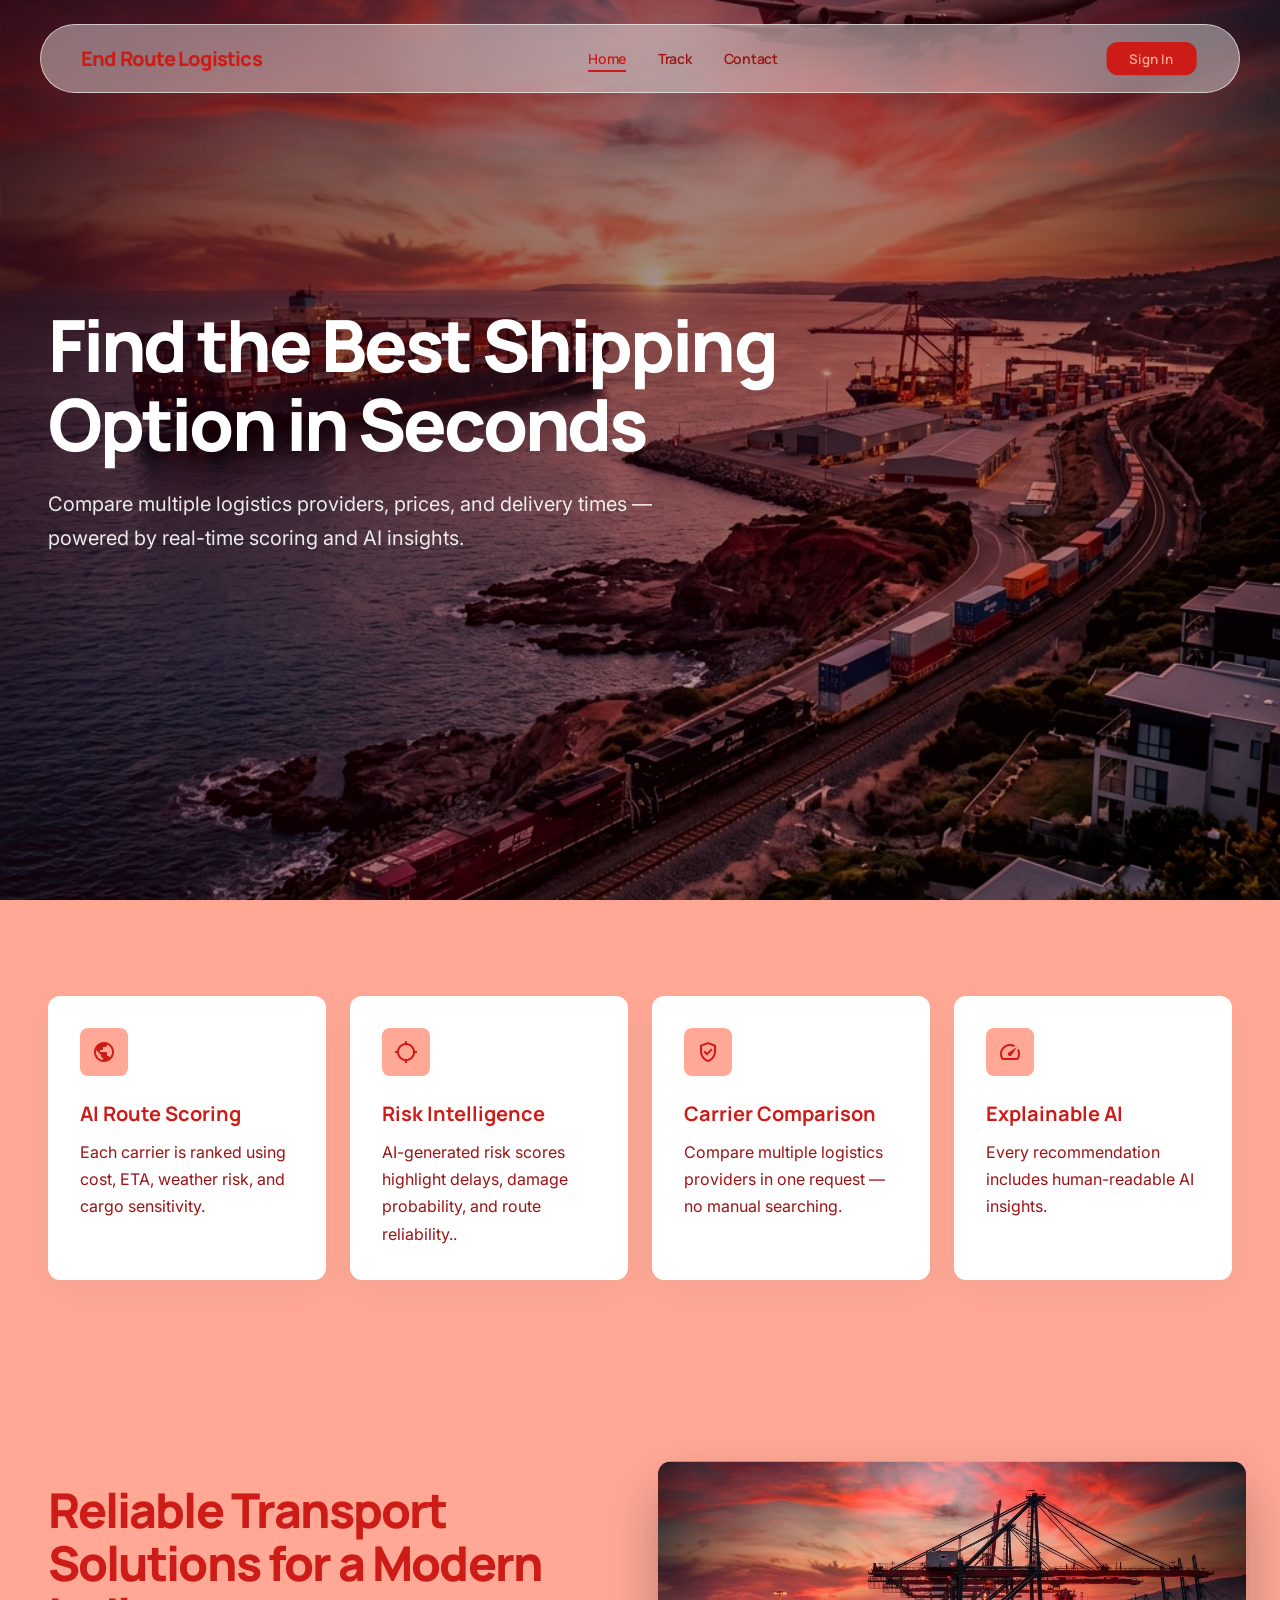
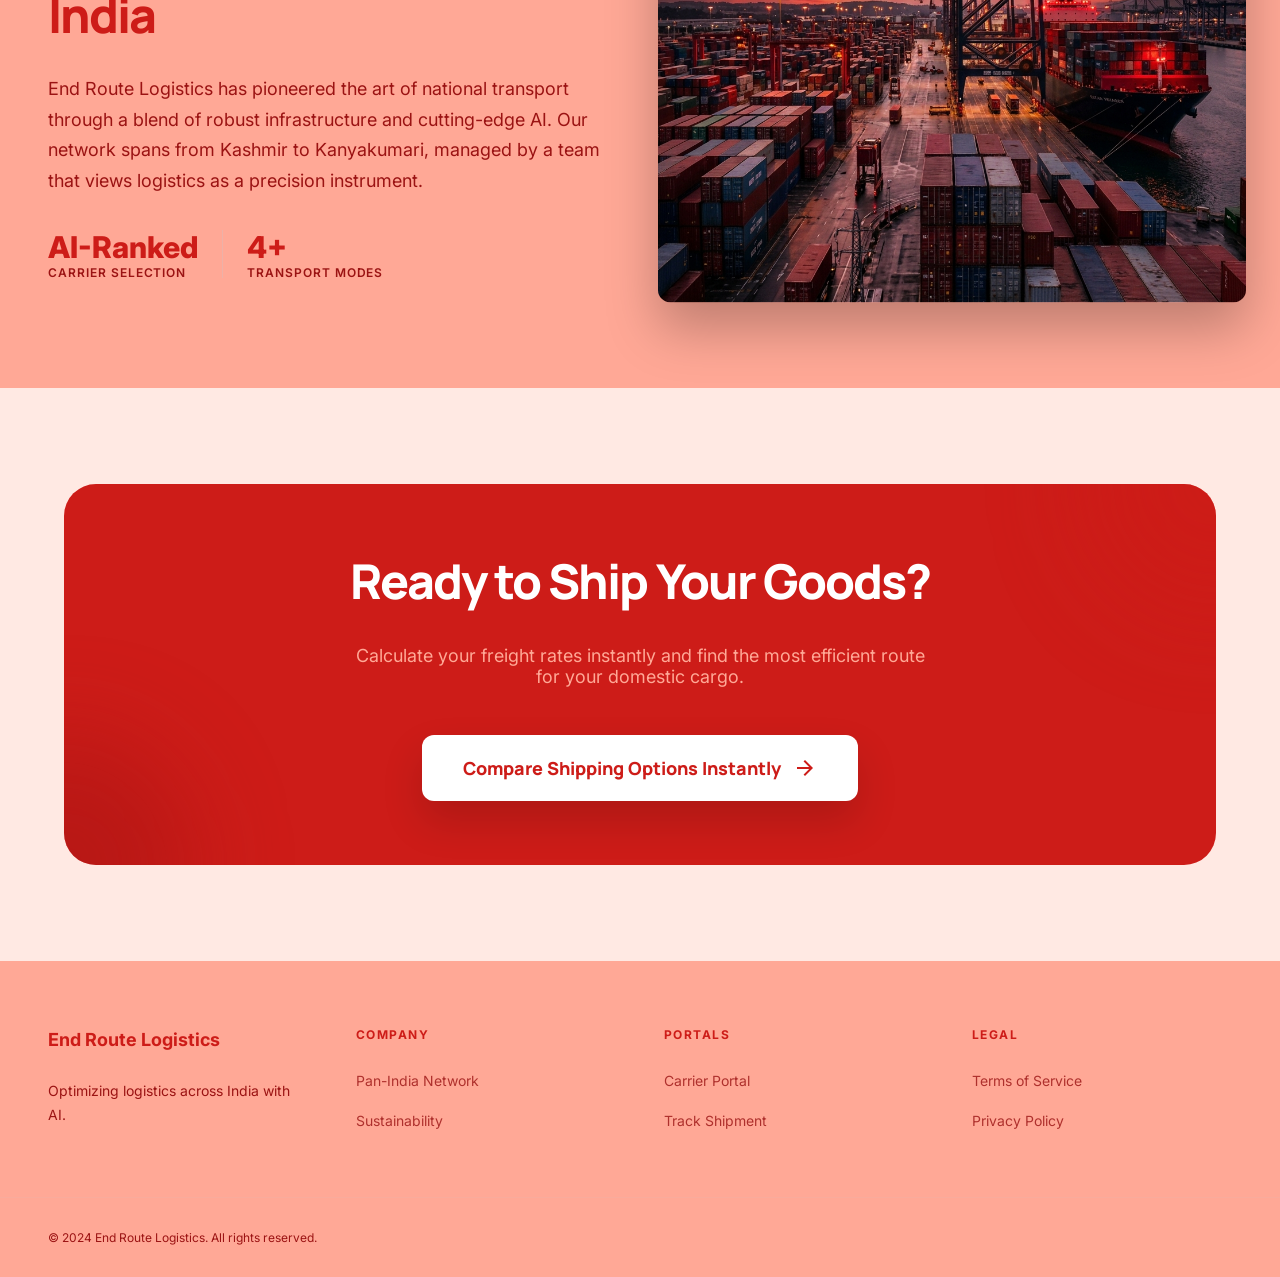
==== commit 393efa82: "FrontEnd port issue resolved" ====
--- a/src/main/resources/static/index.html
+++ b/src/main/resources/static/index.html
@@ -1,290 +1,199 @@
 <!DOCTYPE html>
-<html lang="en">
+<html class="scroll-smooth" lang="en">
+
 <head>
-  <meta charset="utf-8">
-  <meta name="viewport" content="width=device-width, initial-scale=1.0">
-  <title>EndRoute Logistics | AI-Powered Shipment Intelligence for India</title>
-  <link href="https://fonts.googleapis.com/css2?family=Syne:wght@400;600;700;800&family=DM+Sans:ital,opsz,wght@0,9..40,300;0,9..40,400;0,9..40,500;1,9..40,300&family=Space+Mono:wght@400;700&display=swap" rel="stylesheet">
-  <link href="https://fonts.googleapis.com/css2?family=Material+Symbols+Outlined:wght,FILL@100..700,0..1&display=swap" rel="stylesheet">
-  <link rel="stylesheet" href="style.css">
+    <meta charset="utf-8" />
+    <meta content="width=device-width, initial-scale=1.0" name="viewport" />
+    <title>End Route Logistics | Smart India Logistics</title>
+    <link
+        href="https://fonts.googleapis.com/css2?family=Manrope:wght@400;600;700;800&family=Inter:wght@400;500;600&display=swap"
+        rel="stylesheet" />
+    <link href="https://fonts.googleapis.com/css2?family=Material+Symbols+Outlined:wght,FILL@100..700,0..1&display=swap"
+        rel="stylesheet" />
+    <link rel="stylesheet" href="style.css" />
 </head>
+
 <body>
-  <div class="page-transition-overlay" id="page-transition"></div>
+    <div class="page-transition-overlay" id="page-transition"></div>
 
-  <nav class="top-nav" id="navbar">
-    <div class="nav-inner">
-      <a href="index.html" class="brand">
-        <div class="brand-icon">ERL</div>
-        <span class="brand-name">EndRoute<span class="brand-accent">Logistics</span></span>
-      </a>
-      <div class="nav-links">
-        <a href="index.html" class="nav-link active">Home</a>
-        <a href="shipment.html" class="nav-link">Ship Now</a>
-        <a href="#features" class="nav-link">Features</a>
-        <a href="#about" class="nav-link">About</a>
-      </div>
-      <a href="shipment.html" class="btn-cta-nav" id="navCtaBtn">
-        <span>Start Shipping</span>
-        <span class="material-symbols-outlined" style="font-size:16px">arrow_forward</span>
-      </a>
-    </div>
-  </nav>
+    <!-- TopNavBar -->
+    <nav class="top-nav">
+        <div class="brand-name">End Route Logistics</div>
+        <div class="nav-links">
+            <a href="#" class="nav-link active">Home</a>
+            <a href="#" class="nav-link">Track</a>
+            <a href="#" class="nav-link">Contact</a>
+        </div>
+        <button class="btn-signin">Sign In</button>
+    </nav>
 
-  <main>
-    <section class="hero-section">
-      <div class="hero-bg-grid"></div>
-      <div class="hero-glow hero-glow-1"></div>
-      <div class="hero-glow hero-glow-2"></div>
+    <main class="main-content">
 
-      <div class="hero-inner">
-        <div class="hero-badge animate-fade-up" style="animation-delay:0.1s">
-          <span class="material-symbols-outlined" style="font-size:14px">auto_awesome</span>
-          Powered by Gemini AI + Live Weather
+        <!-- Hero Section -->
+        <section class="hero-section">
+            <div class="hero-bg">
+                <img class="hero-img" src="assets/hero_red_transport.png" alt="Global shipping cinematic composite" />
+                <div class="hero-overlay"></div>
+            </div>
+            <div class="hero-content">
+            <h1 class="hero-heading">
+                Find the Best Shipping Option in Seconds
+            </h1>
+
+            <p class="hero-subtext">
+                Compare multiple logistics providers, prices, and delivery times —
+                powered by real-time scoring and AI insights.
+            </p>
+            </div>
+        </section>
+
+        <!-- Features Section -->
+        <section class="features-section">
+            <div class="features-grid">
+                <div class="feature-card">
+                    <div class="feature-icon">
+                        <span class="material-symbols-outlined">public</span>
+                    </div>
+                    <h3 class="feature-title">AI Route Scoring</h3>
+                    <p class="feature-text">Each carrier is ranked using cost, ETA, weather risk, and cargo sensitivity.</p>
+                </div>
+
+                <div class="feature-card">
+                    <div class="feature-icon">
+                        <span class="material-symbols-outlined">location_searching</span>
+                    </div>
+                    <h3 class="feature-title">Risk Intelligence</h3>
+                    <p class="feature-text">AI-generated risk scores highlight delays, damage probability, and route reliability..</p>
+                </div>
+
+                <div class="feature-card">
+                    <div class="feature-icon">
+                        <span class="material-symbols-outlined">verified_user</span>
+                    </div>
+                    <h3 class="feature-title">Carrier Comparison</h3>
+                    <p class="feature-text">Compare multiple logistics providers in one request — no manual searching.</p>
+                </div>
+
+                <div class="feature-card">
+                    <div class="feature-icon">
+                        <span class="material-symbols-outlined">speed</span>
+                    </div>
+                    <h3 class="feature-title">Explainable AI</h3>
+                    <p class="feature-text">Every recommendation includes human-readable AI insights.</p>
+                </div>
+
+            </div>
+        </section>
+
+        <!-- About Section -->
+        <section class="about-section">
+            <div class="about-inner">
+                <div class="about-text">
+                    <h2 class="about-heading">Reliable Transport Solutions for a Modern India</h2>
+                    <p class="about-body">
+                        End Route Logistics has pioneered the art of national transport through a blend of
+                        robust infrastructure and cutting-edge AI. Our network spans from Kashmir to Kanyakumari, managed by a team that views logistics as a precision instrument.
+                    </p>
+                    <div class="about-stats">
+                        <div class="stat">
+                            <span class="stat-number">AI-Ranked</span>
+                            <span class="stat-label">Carrier Selection</span>
+                        </div>
+                        <div class="stat-divider"></div>
+                        <div class="stat">
+                            <span class="stat-number">4+</span>
+                            <span class="stat-label">Transport Modes</span>
+                        </div>
+                    </div>
+                </div>
+                <div class="about-image-wrapper">
+                    <div class="about-image-frame">
+                        <img class="about-image" src="assets/about_red_terminal.png" alt="Modern container terminal" />
+                    </div>
+                    <div class="about-image-decoration"></div>
+                </div>
+            </div>
+        </section>
+
+        <!-- CTA Section -->
+        <section class="cta-section">
+            <div class="cta-card">
+                <div class="cta-blob cta-blob--top"></div>
+                <div class="cta-blob cta-blob--bottom"></div>
+                <div class="cta-content">
+                    <h2 class="cta-heading">Ready to Ship Your Goods?</h2>
+                    <p class="cta-subtext">
+                        Calculate your freight rates instantly and find the most efficient route
+                        for your domestic cargo.
+                    </p>
+                    <button class="btn-cta">
+                        Compare Shipping Options Instantly
+                        <span class="material-symbols-outlined cta-arrow">arrow_forward</span>
+                    </button>
+                </div>
+            </div>
+        </section>
+
+    </main>
+
+    <!-- Footer -->
+    <footer class="site-footer">
+        <div class="footer-grid">
+            <div class="footer-about">
+                <div class="footer-brand">End Route Logistics</div>
+                <p class="footer-tagline">Optimizing logistics across India with AI.</p>
+            </div>
+            <div class="footer-col">
+                <div class="footer-col-title">Company</div>
+                <a href="#" class="footer-link">Pan-India Network</a>
+                <a href="#" class="footer-link">Sustainability</a>
+            </div>
+            <div class="footer-col">
+                <div class="footer-col-title">Portals</div>
+                <a href="#" class="footer-link">Carrier Portal</a>
+                <a href="#" class="footer-link">Track Shipment</a>
+            </div>
+            <div class="footer-col">
+                <div class="footer-col-title">Legal</div>
+                <a href="#" class="footer-link">Terms of Service</a>
+                <a href="#" class="footer-link">Privacy Policy</a>
+            </div>
         </div>
-        <h1 class="hero-heading animate-fade-up" style="animation-delay:0.2s">
-          Smarter Shipments.<br>
-          <span class="hero-heading-accent">Safer Routes.</span>
-        </h1>
-        <p class="hero-sub animate-fade-up" style="animation-delay:0.3s">
-          India's first AI-powered logistics intelligence platform. Enter your pincode, choose your cargo — let Gemini analyze live weather, route risks, and carrier rankings in seconds.
-        </p>
-        <div class="hero-actions animate-fade-up" style="animation-delay:0.4s">
-          <a href="shipment.html" class="btn-primary" id="heroCtaBtn">
-            <span class="material-symbols-outlined">local_shipping</span>
-            Analyze My Route
-          </a>
-          <a href="#features" class="btn-ghost">
-            How it works
-            <span class="material-symbols-outlined">keyboard_arrow_down</span>
-          </a>
+        <div class="footer-bottom">
+            <p>© 2024 End Route Logistics. All rights reserved.</p>
         </div>
-        <div class="hero-stats animate-fade-up" style="animation-delay:0.5s">
-          <div class="stat-item"><span class="stat-num">5+</span><span class="stat-label">Carriers Ranked</span></div>
-          <div class="stat-divider"></div>
-          <div class="stat-item"><span class="stat-num">Live</span><span class="stat-label">Weather Data</span></div>
-          <div class="stat-divider"></div>
-          <div class="stat-item"><span class="stat-num">AI</span><span class="stat-label">Risk Grading</span></div>
-          <div class="stat-divider"></div>
-          <div class="stat-item"><span class="stat-num">₹14T</span><span class="stat-label">India Market</span></div>
-        </div>
-      </div>
+    </footer>
 
-      <div class="hero-visual animate-slide-right" style="animation-delay:0.3s">
-        <div class="visual-card vc-1">
-          <div class="vc-header">
-            <div class="vc-badge grade-a">A</div>
-            <span class="vc-name">BlueDart</span>
-            <span class="vc-tag">Air</span>
-          </div>
-          <div class="vc-bar-wrap">
-            <div class="vc-bar-label">Risk Score</div>
-            <div class="vc-bar-track"><div class="vc-bar-fill" style="width:15%;background:#10b981"></div></div>
-            <span class="vc-bar-val" style="color:#10b981">15%</span>
-          </div>
-          <div class="vc-meta">₹120/kg · 2 days</div>
-        </div>
-        <div class="visual-card vc-2">
-          <div class="vc-header">
-            <div class="vc-badge grade-b">B</div>
-            <span class="vc-name">Delhivery</span>
-            <span class="vc-tag">Road</span>
-          </div>
-          <div class="vc-bar-wrap">
-            <div class="vc-bar-label">Risk Score</div>
-            <div class="vc-bar-track"><div class="vc-bar-fill" style="width:30%;background:#f59e0b"></div></div>
-            <span class="vc-bar-val" style="color:#f59e0b">30%</span>
-          </div>
-          <div class="vc-meta">₹45/kg · 4 days</div>
-        </div>
-        <div class="visual-card vc-3">
-          <div class="vc-ai-label">
-            <span class="material-symbols-outlined" style="font-size:12px">smart_toy</span>
-            Gemini Analysis
-          </div>
-          <div class="vc-ai-text">High temperature at origin poses risk for Electronics. Recommend climate-controlled transport.</div>
-          <div class="vc-ai-meta">
-            <span class="material-symbols-outlined" style="font-size:12px;color:#10b981">wb_sunny</span>
-            Live: 38°C Mumbai · 35°C Delhi
-          </div>
-        </div>
-      </div>
-    </section>
+    <script>
+        document.addEventListener("DOMContentLoaded", () => {
+            setTimeout(() => {
+                const overlay = document.getElementById('page-transition');
+                if (overlay) overlay.classList.add('hidden');
+            }, 50);
+        });
 
-    <div class="marquee-section">
-      <div class="marquee-track">
-        <span>Delhivery</span><span class="marquee-dot">·</span>
-        <span>BlueDart</span><span class="marquee-dot">·</span>
-        <span>DTDC</span><span class="marquee-dot">·</span>
-        <span>Ecom Express</span><span class="marquee-dot">·</span>
-        <span>India Post</span><span class="marquee-dot">·</span>
-        <span>Gemini 2.5 Flash</span><span class="marquee-dot">·</span>
-        <span>OpenWeatherMap</span><span class="marquee-dot">·</span>
-        <span>Pan-India Coverage</span><span class="marquee-dot">·</span>
-        <span>Spring Boot</span><span class="marquee-dot">·</span>
-        <span>Delhivery</span><span class="marquee-dot">·</span>
-        <span>BlueDart</span><span class="marquee-dot">·</span>
-        <span>DTDC</span><span class="marquee-dot">·</span>
-        <span>Ecom Express</span><span class="marquee-dot">·</span>
-        <span>India Post</span><span class="marquee-dot">·</span>
-        <span>Gemini 2.5 Flash</span><span class="marquee-dot">·</span>
-        <span>OpenWeatherMap</span><span class="marquee-dot">·</span>
-        <span>Pan-India Coverage</span><span class="marquee-dot">·</span>
-        <span>Spring Boot</span><span class="marquee-dot">·</span>
-      </div>
-    </div>
+        const searchBtn = document.querySelector('.btn-cta');
+        if (searchBtn) {
+            searchBtn.addEventListener('click', (e) => {
+                e.preventDefault();
+                const transitionOverlay = document.getElementById('page-transition');
+                transitionOverlay.classList.remove('hidden');
+                transitionOverlay.classList.add('active');
 
-    <section class="features-section" id="features">
-      <div class="section-inner">
-        <div class="section-header">
-          <div class="section-pill">How It Works</div>
-          <h2 class="section-title">From Pincode to AI Decision<br>in <span class="title-accent">4 Steps</span></h2>
-          <p class="section-sub">No guesswork. No manual research. Just intelligent routing powered by real data.</p>
-        </div>
-        <div class="steps-grid">
-          <div class="step-card">
-            <div class="step-num">01</div>
-            <div class="step-icon-wrap"><span class="material-symbols-outlined step-icon">pin_drop</span></div>
-            <h3 class="step-title">Enter Pincodes</h3>
-            <p class="step-text">Type your 6-digit origin and destination pincodes anywhere in India. Add your cargo type from Electronics to Pharmaceuticals.</p>
-          </div>
-          <div class="step-card">
-            <div class="step-num">02</div>
-            <div class="step-icon-wrap"><span class="material-symbols-outlined step-icon">wb_sunny</span></div>
-            <h3 class="step-title">Live Weather Fetch</h3>
-            <p class="step-text">OpenWeatherMap instantly pulls real-time temperature, humidity, and conditions at both your origin and destination cities.</p>
-          </div>
-          <div class="step-card">
-            <div class="step-num">03</div>
-            <div class="step-icon-wrap"><span class="material-symbols-outlined step-icon">smart_toy</span></div>
-            <h3 class="step-title">Gemini Analyzes</h3>
-            <p class="step-text">Google's Gemini AI reasons over weather, cargo sensitivity, and route conditions to produce risk scores, grades, and recommendations.</p>
-          </div>
-          <div class="step-card">
-            <div class="step-num">04</div>
-            <div class="step-icon-wrap"><span class="material-symbols-outlined step-icon">leaderboard</span></div>
-            <h3 class="step-title">Ranked Results</h3>
-            <p class="step-text">See all 5 major Indian carriers ranked by AI with safety grades, risk scores, cost per kg, estimated days, and a direct booking link.</p>
-          </div>
-        </div>
-      </div>
-    </section>
+                setTimeout(() => {
+                    window.location.href = 'shipment.html';
+                }, 400);
+            });
+        }
 
-    <section class="about-section" id="about">
-      <div class="section-inner about-inner">
-        <div class="about-text">
-          <div class="section-pill">Why ERL</div>
-          <h2 class="section-title">The Problem We Solve</h2>
-          <p class="about-body">India's ₹14 trillion logistics sector loses billions annually to preventable delays. Companies ship goods without knowing weather risks, without comparing carrier suitability — discovering problems only after the damage is done.</p>
-          <p class="about-body">ERL changes that. We're the GPS for your shipment decisions — not just showing you the route, but predicting the risks before you even start.</p>
-          <div class="about-features">
-            <div class="about-feat"><span class="material-symbols-outlined about-feat-icon">check_circle</span>Proactive delay prediction before dispatch</div>
-            <div class="about-feat"><span class="material-symbols-outlined about-feat-icon">check_circle</span>AI-graded carrier ranking per cargo type</div>
-            <div class="about-feat"><span class="material-symbols-outlined about-feat-icon">check_circle</span>Real-time weather at origin and destination</div>
-            <div class="about-feat"><span class="material-symbols-outlined about-feat-icon">check_circle</span>Cargo-specific safety tips and packaging advice</div>
-          </div>
-          <a href="shipment.html" class="btn-primary" style="margin-top:2rem;display:inline-flex" id="aboutCtaBtn">
-            Try It Now — Free
-            <span class="material-symbols-outlined">arrow_forward</span>
-          </a>
-        </div>
-        <div class="about-visual">
-          <div class="cargo-grid">
-            <div class="cargo-card"><span class="material-symbols-outlined cargo-icon">devices</span><span>Electronics</span></div>
-            <div class="cargo-card"><span class="material-symbols-outlined cargo-icon">medication</span><span>Pharmaceuticals</span></div>
-            <div class="cargo-card"><span class="material-symbols-outlined cargo-icon">restaurant</span><span>Perishable Food</span></div>
-            <div class="cargo-card"><span class="material-symbols-outlined cargo-icon">science</span><span>Chemicals</span></div>
-            <div class="cargo-card"><span class="material-symbols-outlined cargo-icon">chair</span><span>Furniture</span></div>
-            <div class="cargo-card"><span class="material-symbols-outlined cargo-icon">checkroom</span><span>Clothing</span></div>
-            <div class="cargo-card"><span class="material-symbols-outlined cargo-icon">precision_manufacturing</span><span>Machinery</span></div>
-            <div class="cargo-card"><span class="material-symbols-outlined cargo-icon">directions_car</span><span>Vehicles</span></div>
-          </div>
-          <div class="cargo-label">9 cargo categories · All major Indian pincodes</div>
-        </div>
-      </div>
-    </section>
+        window.addEventListener('pageshow', (event) => {
+            if (event.persisted) {
+                const transitionOverlay = document.getElementById('page-transition');
+                transitionOverlay.classList.remove('active');
+                transitionOverlay.classList.add('hidden');
+            }
+        });
+    </script>
+</body>
 
-    <section class="cta-section">
-      <div class="cta-inner">
-        <div class="cta-glow-1"></div>
-        <div class="cta-glow-2"></div>
-        <div class="cta-content">
-          <div class="section-pill" style="margin:0 auto 1.5rem;display:table">Build with AI · Hack2Skill 2026</div>
-          <h2 class="cta-title">Ready to Ship Smarter?</h2>
-          <p class="cta-sub">Enter your pincodes and let AI find the safest, fastest, most cost-effective carrier for your cargo — in seconds.</p>
-          <a href="shipment.html" class="btn-cta-hero" id="ctaMainBtn">
-            <span class="material-symbols-outlined">local_shipping</span>
-            Analyze My Shipment
-            <span class="material-symbols-outlined btn-arrow">arrow_forward</span>
-          </a>
-          <div class="cta-note">Free to use · No signup required · Powered by Gemini 2.5 Flash</div>
-        </div>
-      </div>
-    </section>
-  </main>
-
-  <footer class="site-footer">
-    <div class="footer-inner">
-      <div class="footer-brand-col">
-        <div class="footer-brand">
-          <div class="brand-icon sm">ERL</div>
-          <span>EndRoute Logistics</span>
-        </div>
-        <p class="footer-tagline">AI-powered route intelligence for India's logistics sector.</p>
-        <div class="footer-tech">
-          <span class="tech-chip">Gemini 2.5 Flash</span>
-          <span class="tech-chip">Spring Boot</span>
-          <span class="tech-chip">OpenWeatherMap</span>
-        </div>
-      </div>
-      <div class="footer-links-col">
-        <div class="footer-col-title">Navigate</div>
-        <a href="index.html" class="footer-link">Home</a>
-        <a href="shipment.html" class="footer-link">Ship Now</a>
-        <a href="#features" class="footer-link">How It Works</a>
-        <a href="#about" class="footer-link">About</a>
-      </div>
-      <div class="footer-links-col">
-        <div class="footer-col-title">Carriers</div>
-        <a href="https://www.bluedart.com" target="_blank" class="footer-link">BlueDart</a>
-        <a href="https://www.delhivery.com" target="_blank" class="footer-link">Delhivery</a>
-        <a href="https://www.dtdc.in" target="_blank" class="footer-link">DTDC</a>
-        <a href="https://www.ecomexpress.in" target="_blank" class="footer-link">Ecom Express</a>
-        <a href="https://www.indiapost.gov.in" target="_blank" class="footer-link">India Post</a>
-      </div>
-      <div class="footer-links-col">
-        <div class="footer-col-title">Legal</div>
-        <a href="#" class="footer-link">Terms of Service</a>
-        <a href="#" class="footer-link">Privacy Policy</a>
-      </div>
-    </div>
-    <div class="footer-bottom">
-      <span>© 2026 EndRoute Logistics · Team EndFielders · Hack2Skill Solution Challenge 2026</span>
-      <span>Prices are indicative estimates only</span>
-    </div>
-  </footer>
-
-  <script>
-    document.addEventListener('DOMContentLoaded', () => {
-      setTimeout(() => { document.getElementById('page-transition').classList.add('hidden'); }, 50);
-      const navbar = document.getElementById('navbar');
-      window.addEventListener('scroll', () => { navbar.classList.toggle('scrolled', window.scrollY > 40); });
-      const observer = new IntersectionObserver((entries) => {
-        entries.forEach(e => { if (e.isIntersecting) e.target.classList.add('in-view'); });
-      }, { threshold: 0.15 });
-      document.querySelectorAll('.step-card, .cargo-card').forEach(el => observer.observe(el));
-    });
-
-    function goToShipment(e) {
-      e.preventDefault();
-      const overlay = document.getElementById('page-transition');
-      overlay.classList.remove('hidden');
-      overlay.classList.add('active');
-      setTimeout(() => { window.location.href = 'shipment.html'; }, 500);
-    }
-
-    ['heroCtaBtn','ctaMainBtn','navCtaBtn','aboutCtaBtn'].forEach(id => {
-      document.getElementById(id)?.addEventListener('click', goToShipment);
-    });
-  </script>
-</body>
-</html>
+</html>
--- a/src/main/resources/static/style.css
+++ b/src/main/resources/static/style.css
@@ -1,470 +1,696 @@
 /* ============================================================
-   ERL — EndRoute Logistics · style.css
-   Dark navy + emerald · Syne display font · DM Sans body
-   ============================================================ */
-
+   CSS Custom Properties (Design Tokens)
+   ============================================================ */
 :root {
-  --navy:        #000c1e;
-  --navy-mid:    #001830;
-  --navy-card:   #001428;
-  --navy-border: rgba(255,255,255,0.07);
-  --emerald:     #10b981;
-  --emerald-dim: #059669;
-  --emerald-glow:rgba(16,185,129,0.15);
-  --amber:       #f59e0b;
-  --white:       #ffffff;
-  --gray-300:    #d1d5db;
-  --gray-400:    #94a3b8;
-  --gray-600:    #475569;
-  --head:        'Syne', sans-serif;
-  --body:        'DM Sans', sans-serif;
-  --mono:        'Space Mono', monospace;
-}
-
-*, *::before, *::after { box-sizing: border-box; margin: 0; padding: 0; }
-html { scroll-behavior: smooth; font-size: 16px; }
+  --color-primary:                  #CD1C18;
+  --color-primary-container:        #9B1313;
+  --color-primary-fixed:            #CD1C18;
+  --color-primary-fixed-dim:        #9B1313;
+  --color-on-primary:               #FFA896;
+  --color-on-primary-container:     #FFA896;
+  --color-on-primary-fixed:         #FFA896;
+
+  --color-secondary:                #9B1313;
+  --color-secondary-container:      #FFA896;
+  --color-on-secondary:             #FFA896;
+  --color-on-secondary-container:   #38000A;
+
+  --color-surface:                  #FFA896;
+  --color-surface-tint:             #CD1C18;
+  --color-surface-container:        #F59D8C;
+  --color-surface-container-low:    #FFA896;
+  --color-surface-container-high:   #EB9382;
+  --color-surface-container-lowest: #ffffff;
+  --color-on-surface:               #38000A;
+  --color-on-surface-variant:       #9B1313;
+
+  --color-background:               #ffe9e3;
+  --color-on-background:            #38000A;
+  --color-outline:                  #9B1313;
+  --color-outline-variant:          #CD1C18;
+
+  --font-headline: 'Manrope', sans-serif;
+  --font-body:     'Inter', sans-serif;
+
+  --radius-sm:   0.25rem;
+  --radius-md:   0.5rem;
+  --radius-lg:   0.75rem;
+  --radius-xl:   0.75rem;
+  --radius-full: 9999px;
+}
+
+/* ============================================================
+   Reset & Base
+   ============================================================ */
+*, *::before, *::after {
+  box-sizing: border-box;
+  margin: 0;
+  padding: 0;
+}
+
+html {
+  scroll-behavior: smooth;
+}
 
 body {
-  font-family: var(--body);
-  background-color: var(--navy);
-  color: var(--white);
+  font-family: var(--font-body);
+  background-color: var(--color-background);
+  color: var(--color-on-background);
+}
+
+h1, h2, h3 {
+  font-family: var(--font-headline);
+}
+
+a {
+  text-decoration: none;
+  transition: color 0.2s, opacity 0.2s;
+}
+
+button {
+  cursor: pointer;
+  border: none;
+  font-family: inherit;
+}
+
+.material-symbols-outlined {
+  font-variation-settings: 'FILL' 0, 'wght' 400, 'GRAD' 0, 'opsz' 24;
+}
+
+/* ============================================================
+   Navigation
+   ============================================================ */
+.top-nav {
+  position: fixed;
+  top: 1.5rem;
+  left: 50%;
+  transform: translateX(-50%);
+  width: calc(100% - 3rem);
+  max-width: 1200px;
+  z-index: 50;
+  background: rgba(255, 255, 255, 0.4);
+  backdrop-filter: blur(24px);
+  -webkit-backdrop-filter: blur(24px);
+  box-shadow: 0 12px 40px rgba(155, 19, 19, 0.15);
+  display: flex;
+  justify-content: space-between;
+  align-items: center;
+  padding: 1rem 2.5rem;
+  border-radius: var(--radius-full);
+  border: 1px solid rgba(255, 255, 255, 0.6);
+  transition: all 0.3s ease;
+}
+
+.brand-name {
+  font-family: var(--font-headline);
+  font-size: 1.25rem;
+  font-weight: 800;
+  letter-spacing: -0.04em;
+  color: var(--color-primary);
+}
+
+.nav-links {
+  display: none;
+  gap: 2rem;
+  align-items: center;
+}
+
+@media (min-width: 768px) {
+  .nav-links {
+    display: flex;
+  }
+}
+
+.nav-link {
+  position: relative;
+  font-family: var(--font-headline);
+  font-weight: 600;
+  font-size: 0.875rem;
+  letter-spacing: -0.02em;
+  color: var(--color-on-surface-variant);
+  transition: color 0.3s;
+  padding: 0.25rem 0;
+}
+
+.nav-link::after {
+  content: '';
+  position: absolute;
+  width: 0;
+  height: 2px;
+  bottom: 0;
+  left: 0;
+  background-color: var(--color-primary);
+  transition: width 0.3s ease;
+}
+
+.nav-link:hover {
+  color: var(--color-primary);
+}
+
+.nav-link:hover::after {
+  width: 100%;
+}
+
+.nav-link.active {
+  color: var(--color-primary);
+}
+
+.nav-link.active::after {
+  width: 100%;
+}
+
+.btn-signin {
+  background-color: var(--color-primary);
+  color: var(--color-on-primary);
+  padding: 0.5rem 1.5rem;
+  border-radius: var(--radius-lg);
+  font-family: var(--font-headline);
+  font-weight: 600;
+  font-size: 0.875rem;
+  transform: scale(0.95);
+  transition: transform 0.15s;
+}
+
+.btn-signin:active {
+  transform: scale(0.90);
+}
+
+/* ============================================================
+   Main
+   ============================================================ */
+.main-content {
+  padding-top: 0;
+}
+
+/* ============================================================
+   Hero Section
+   ============================================================ */
+.hero-section {
+  position: relative;
   min-height: 100vh;
-  overflow-x: hidden;
-}
-
-a { text-decoration: none; color: inherit; transition: color 0.2s, opacity 0.2s; }
-button { cursor: pointer; border: none; font-family: inherit; }
-.material-symbols-outlined { font-variation-settings: 'FILL' 0, 'wght' 400, 'GRAD' 0, 'opsz' 24; vertical-align: middle; }
-
-/* ── ANIMATIONS ── */
-@keyframes fadeUp {
-  from { opacity: 0; transform: translateY(24px); }
-  to   { opacity: 1; transform: translateY(0); }
-}
-@keyframes slideRight {
-  from { opacity: 0; transform: translateX(40px); }
-  to   { opacity: 1; transform: translateX(0); }
-}
-@keyframes marquee {
-  from { transform: translateX(0); }
-  to   { transform: translateX(-50%); }
-}
-@keyframes pulse-glow {
-  0%, 100% { opacity: 0.5; transform: scale(1); }
-  50%       { opacity: 0.8; transform: scale(1.1); }
-}
-@keyframes float {
-  0%, 100% { transform: translateY(0); }
-  50%       { transform: translateY(-8px); }
-}
-
-.animate-fade-up  { animation: fadeUp 0.7s ease both; }
-.animate-slide-right { animation: slideRight 0.8s ease both; }
-
-/* ── PAGE TRANSITION ── */
-.page-transition-overlay {
-  position: fixed; inset: 0;
-  background: var(--navy); z-index: 9999;
-  opacity: 1; pointer-events: none;
-  transition: opacity 0.5s cubic-bezier(0.83,0,0.17,1);
-}
-.page-transition-overlay.hidden { opacity: 0; }
-.page-transition-overlay.active { opacity: 1; pointer-events: all; }
-
-/* ── NAV ── */
-.top-nav {
-  position: fixed; top: 0; width: 100%; z-index: 50;
-  background: rgba(0,12,30,0.5);
-  backdrop-filter: blur(16px);
-  border-bottom: 1px solid transparent;
-  transition: background 0.3s, border-color 0.3s, box-shadow 0.3s;
-}
-.top-nav.scrolled {
-  background: rgba(0,12,30,0.92);
-  border-color: var(--navy-border);
-  box-shadow: 0 4px 30px rgba(0,0,0,0.3);
-}
-.nav-inner {
-  max-width: 1200px; margin: 0 auto;
-  display: flex; align-items: center; justify-content: space-between;
-  padding: 1rem 2rem;
-}
-.brand {
-  display: flex; align-items: center; gap: 0.75rem;
-}
-.brand-icon {
-  width: 2.25rem; height: 2.25rem; border-radius: 0.5rem;
-  background: var(--emerald); color: var(--navy);
-  font-family: var(--mono); font-size: 0.65rem; font-weight: 700;
-  display: flex; align-items: center; justify-content: center;
-  letter-spacing: 0.05em;
-  box-shadow: 0 0 16px rgba(16,185,129,0.4);
-}
-.brand-icon.sm { width: 1.75rem; height: 1.75rem; font-size: 0.55rem; }
-.brand-name {
-  font-family: var(--head); font-weight: 700; font-size: 1.1rem;
-  color: var(--white); letter-spacing: -0.03em;
-}
-.brand-accent { color: var(--emerald); }
-.nav-links { display: flex; gap: 2rem; align-items: center; }
-@media (max-width: 768px) { .nav-links { display: none; } }
-.nav-link {
-  font-family: var(--head); font-size: 0.875rem; font-weight: 600;
-  color: var(--gray-400); transition: color 0.2s;
-}
-.nav-link:hover, .nav-link.active { color: var(--white); }
-.nav-link.active {
-  color: var(--emerald);
-  padding-bottom: 2px;
-  border-bottom: 1.5px solid var(--emerald);
-}
-.btn-cta-nav {
-  display: flex; align-items: center; gap: 0.4rem;
-  background: var(--emerald); color: var(--navy);
-  padding: 0.55rem 1.25rem; border-radius: 999px;
-  font-family: var(--head); font-weight: 700; font-size: 0.85rem;
-  transition: background 0.2s, transform 0.15s;
-  box-shadow: 0 0 20px rgba(16,185,129,0.35);
-}
-.btn-cta-nav:hover { background: #34d399; transform: scale(1.03); }
-
-/* ── HERO ── */
-.hero-section {
-  min-height: 100vh;
+  display: flex;
+  align-items: center;
+  padding: 0 3rem;
+  overflow: hidden;
+}
+
+.hero-bg {
+  position: absolute;
+  inset: 0;
+  z-index: 0;
+}
+
+.hero-img {
+  width: 100%;
+  height: 100%;
+  object-fit: cover;
+  filter: brightness(0.85) contrast(1.05);
+  display: block;
+}
+
+.hero-overlay {
+  position: absolute;
+  inset: 0;
+  background: linear-gradient(
+    to bottom right,
+    rgba(56, 0, 10, 0.60),
+    transparent
+  );
+}
+
+.hero-content {
+  position: relative;
+  z-index: 10;
+  max-width: 56rem;
+}
+
+.hero-heading {
+  font-size: 3.75rem;
+  font-weight: 800;
+  color: #ffffff;
+  letter-spacing: -0.04em;
+  line-height: 1.1;
+  margin-bottom: 1.5rem;
+}
+
+@media (min-width: 768px) {
+  .hero-heading {
+    font-size: 4.5rem;
+  }
+}
+
+.hero-subtext {
+  font-size: 1.25rem;
+  color: rgba(255, 255, 255, 0.90);
+  font-family: var(--font-body);
+  max-width: 42rem;
+  margin-bottom: 2.5rem;
+  line-height: 1.7;
+}
+
+/* ============================================================
+   Features Section
+   ============================================================ */
+.features-section {
+  padding: 6rem 3rem;
+  background-color: var(--color-surface);
+}
+
+.features-grid {
+  max-width: 80rem;
+  margin: 0 auto;
   display: grid;
-  grid-template-columns: 1fr 1fr;
+  grid-template-columns: 1fr;
+  gap: 1.5rem;
+}
+
+@media (min-width: 768px) {
+  .features-grid {
+    grid-template-columns: repeat(4, 1fr);
+  }
+}
+
+.feature-card {
+
+  .score-bar {
+  height: 6px;
+  border-radius: 999px;
+  background: rgba(0,0,0,0.1);
+  margin-top: 10px;
+  overflow: hidden;
+}
+
+.score-fill {
+  height: 100%;
+  background: var(--color-primary);
+}
+
+  padding: 2rem;
+  border-radius: var(--radius-xl);
+  background-color: var(--color-surface-container-lowest);
+  box-shadow: 0 12px 40px rgba(0, 12, 30, 0.04);
+  transition: transform 0.3s;
+}
+
+.feature-card:hover {
+  transform: translateY(-4px);
+}
+
+.feature-icon {
+  width: 3rem;
+  height: 3rem;
+  border-radius: var(--radius-md);
+  background-color: var(--color-secondary-container);
+  display: flex;
+  align-items: center;
+  justify-content: center;
+  margin-bottom: 1.5rem;
+  color: var(--color-primary);
+  transition: transform 0.3s;
+}
+
+.feature-card:hover .feature-icon {
+  transform: scale(1.10);
+}
+
+.feature-title {
+  font-family: var(--font-headline);
+  font-weight: 700;
+  font-size: 1.25rem;
+  color: var(--color-primary);
+  margin-bottom: 0.75rem;
+}
+
+.feature-text {
+  color: var(--color-on-surface-variant);
+  line-height: 1.7;
+}
+
+/* ============================================================
+   About Section
+   ============================================================ */
+.about-section {
+  padding: 6rem 3rem;
+  background-color: var(--color-surface-container-low);
+  overflow: hidden;
+}
+
+.about-inner {
+  max-width: 80rem;
+  margin: 0 auto;
+  display: flex;
+  flex-direction: column;
   align-items: center;
   gap: 4rem;
-  padding: 8rem 2rem 5rem;
-  max-width: 1200px;
+}
+
+@media (min-width: 768px) {
+  .about-inner {
+    flex-direction: row;
+  }
+}
+
+.about-text {
+  flex: 1;
+  display: flex;
+  flex-direction: column;
+  gap: 2rem;
+}
+
+.about-heading {
+  font-size: 3rem;
+  font-weight: 800;
+  color: var(--color-primary);
+  letter-spacing: -0.04em;
+  line-height: 1.1;
+}
+
+.about-body {
+  font-size: 1.125rem;
+  color: var(--color-on-surface-variant);
+  line-height: 1.7;
+}
+
+.about-stats {
+  display: flex;
+  align-items: center;
+  gap: 1.5rem;
+}
+
+.stat {
+  display: flex;
+  flex-direction: column;
+}
+
+.stat-number {
+  font-size: 1.875rem;
+  font-weight: 800;
+  color: var(--color-primary);
+}
+
+.stat-label {
+  font-size: 0.75rem;
+  color: var(--color-on-surface-variant);
+  text-transform: uppercase;
+  letter-spacing: 0.08em;
+  font-weight: 600;
+}
+
+.stat-divider {
+  width: 1px;
+  height: 3rem;
+  background-color: rgba(196, 198, 207, 0.30);
+}
+
+.about-image-wrapper {
+  flex: 1;
+  position: relative;
+}
+
+.about-image-frame {
+  position: relative;
+  z-index: 10;
+  border-radius: var(--radius-xl);
+  overflow: hidden;
+  box-shadow: 0 25px 50px rgba(0, 0, 0, 0.25);
+  transform: scale(1.05);
+}
+
+.about-image {
+  width: 100%;
+  aspect-ratio: 4 / 3;
+  object-fit: cover;
+  display: block;
+}
+
+.about-image-decoration {
+  position: absolute;
+  top: -2rem;
+  right: -2rem;
+  width: 100%;
+  height: 100%;
+  background-color: var(--color-secondary-container);
+  border-radius: var(--radius-xl);
+  z-index: 0;
+  opacity: 0.50;
+}
+
+/* ============================================================
+   CTA Section
+   ============================================================ */
+.cta-section {
+  padding: 6rem 3rem;
+}
+
+.cta-card {
+  max-width: 72rem;
   margin: 0 auto;
+  background-color: var(--color-primary);
+  border-radius: 2rem;
+  padding: 4rem;
+  text-align: center;
   position: relative;
-}
-@media (max-width: 900px) {
-  .hero-section { grid-template-columns: 1fr; padding-top: 7rem; }
-  .hero-visual { display: none; }
-}
-.hero-bg-grid {
-  position: fixed; inset: 0; z-index: -2;
-  background-image:
-    linear-gradient(rgba(16,185,129,0.04) 1px, transparent 1px),
-    linear-gradient(90deg, rgba(16,185,129,0.04) 1px, transparent 1px);
-  background-size: 60px 60px;
-}
-.hero-glow {
-  position: fixed; border-radius: 50%;
-  filter: blur(80px); z-index: -1;
-  animation: pulse-glow 6s ease-in-out infinite;
-}
-.hero-glow-1 {
-  width: 500px; height: 500px;
-  background: rgba(16,185,129,0.08);
-  top: -100px; left: -100px;
-}
-.hero-glow-2 {
-  width: 400px; height: 400px;
-  background: rgba(59,130,246,0.06);
-  bottom: 0; right: 0;
-  animation-delay: 3s;
-}
-.hero-badge {
-  display: inline-flex; align-items: center; gap: 0.5rem;
-  background: rgba(16,185,129,0.1);
-  border: 1px solid rgba(16,185,129,0.3);
-  border-radius: 999px; padding: 0.4rem 1rem;
-  font-family: var(--mono); font-size: 0.72rem;
-  color: var(--emerald); margin-bottom: 1.5rem;
-  width: fit-content;
-}
-.hero-heading {
-  font-family: var(--head); font-weight: 800;
-  font-size: clamp(2.5rem, 5vw, 4rem);
-  line-height: 1.05; letter-spacing: -0.04em;
-  color: var(--white); margin-bottom: 1.5rem;
-  text-shadow: 0 0 60px rgba(16,185,129,0.1);
-}
-.hero-heading-accent {
-  color: var(--emerald);
-  text-shadow: 0 0 40px rgba(16,185,129,0.4);
-}
-.hero-sub {
-  font-size: 1.05rem; color: var(--gray-400);
-  line-height: 1.75; max-width: 480px;
-  margin-bottom: 2.5rem;
-}
-.hero-actions { display: flex; gap: 1rem; flex-wrap: wrap; margin-bottom: 3rem; }
-
-.btn-primary {
-  display: inline-flex; align-items: center; gap: 0.6rem;
-  background: var(--emerald); color: var(--navy);
-  padding: 0.85rem 1.75rem; border-radius: 0.75rem;
-  font-family: var(--head); font-weight: 700; font-size: 1rem;
-  transition: background 0.2s, transform 0.15s, box-shadow 0.2s;
-  box-shadow: 0 0 24px rgba(16,185,129,0.4), 0 4px 16px rgba(0,0,0,0.3);
-}
-.btn-primary:hover {
-  background: #34d399;
-  transform: translateY(-2px);
-  box-shadow: 0 0 40px rgba(16,185,129,0.5), 0 8px 24px rgba(0,0,0,0.4);
-}
-
-.btn-ghost {
-  display: inline-flex; align-items: center; gap: 0.4rem;
-  background: rgba(255,255,255,0.05);
-  border: 1px solid rgba(255,255,255,0.12);
-  color: var(--gray-300); padding: 0.85rem 1.5rem;
-  border-radius: 0.75rem;
-  font-family: var(--head); font-weight: 600; font-size: 0.95rem;
-  transition: all 0.2s;
-}
-.btn-ghost:hover { background: rgba(255,255,255,0.1); color: var(--white); }
-
-.hero-stats {
-  display: flex; align-items: center; gap: 1.5rem; flex-wrap: wrap;
-}
-.stat-item { display: flex; flex-direction: column; gap: 0.15rem; }
-.stat-num {
-  font-family: var(--head); font-weight: 800; font-size: 1.5rem;
-  color: var(--white); letter-spacing: -0.03em;
-}
-.stat-label {
-  font-size: 0.7rem; color: var(--gray-600);
-  text-transform: uppercase; letter-spacing: 0.08em;
-  font-family: var(--mono);
-}
-.stat-divider { width: 1px; height: 2.5rem; background: rgba(255,255,255,0.1); }
-
-/* ── HERO VISUAL CARDS ── */
-.hero-visual {
-  display: flex; flex-direction: column; gap: 1rem;
-  animation: float 5s ease-in-out infinite;
-}
-.visual-card {
-  background: var(--navy-card);
-  border: 1px solid var(--navy-border);
-  border-radius: 1rem; padding: 1.25rem;
+  overflow: hidden;
+}
+
+.cta-blob {
+  position: absolute;
+  width: 16rem;
+  height: 16rem;
+  border-radius: var(--radius-full);
+  filter: blur(48px);
+}
+
+.cta-blob--top {
+  top: 0;
+  right: 0;
+  background-color: rgba(205, 28, 24, 0.40);
+  transform: translate(50%, -50%);
+}
+
+.cta-blob--bottom {
+  bottom: 0;
+  left: 0;
+  background-color: rgba(155, 19, 19, 0.40);
+  transform: translate(-50%, 50%);
+}
+
+.cta-content {
+  position: relative;
+  z-index: 10;
+}
+
+.cta-heading {
+  font-size: 2.5rem;
+  font-weight: 800;
+  color: #ffffff;
+  margin-bottom: 2rem;
+  letter-spacing: -0.04em;
+}
+
+@media (min-width: 768px) {
+  .cta-heading {
+    font-size: 3rem;
+  }
+}
+
+.cta-subtext {
+  color: var(--color-on-primary-container);
+  font-size: 1.125rem;
+  margin-bottom: 3rem;
+  max-width: 36rem;
+  margin-left: auto;
+  margin-right: auto;
+}
+
+.btn-cta {
+  background-color: #ffffff;
+  color: var(--color-primary);
+  padding: 1.25rem 2.5rem;
+  border-radius: var(--radius-xl);
+  font-family: var(--font-headline);
+  font-weight: 800;
+  font-size: 1.125rem;
+  display: inline-flex;
+  align-items: center;
+  gap: 0.75rem;
+  margin: 0 auto;
+  box-shadow: 0 20px 40px rgba(0, 0, 0, 0.15);
+  transition: all 0.8s cubic-bezier(0.25, 1, 0.5, 1);
+  border: 1px solid transparent;
+}
+
+.btn-cta:hover {
+  background-color: rgba(155, 19, 19, 0.85);
+  color: var(--color-on-primary-container);
+  transform: translateY(-4px);
+  box-shadow: 0 15px 30px rgba(155, 19, 19, 0.25);
   backdrop-filter: blur(8px);
-  box-shadow: 0 8px 32px rgba(0,0,0,0.4), 0 0 0 1px rgba(16,185,129,0.05);
-  transition: transform 0.3s, box-shadow 0.3s;
-}
-.visual-card:hover {
-  transform: translateX(-4px);
-  box-shadow: 0 12px 40px rgba(0,0,0,0.5), 0 0 0 1px rgba(16,185,129,0.15);
-}
-.vc-1 { animation-delay: 0s; }
-.vc-2 { animation-delay: 0.15s; }
-.vc-3 { animation-delay: 0.3s; background: rgba(16,185,129,0.05); border-color: rgba(16,185,129,0.2); }
-
-.vc-header { display: flex; align-items: center; gap: 0.75rem; margin-bottom: 1rem; }
-.vc-badge {
-  width: 2.2rem; height: 2.2rem; border-radius: 0.5rem;
-  display: flex; align-items: center; justify-content: center;
-  font-family: var(--mono); font-weight: 700; font-size: 1rem;
-}
-.grade-a { background: rgba(16,185,129,0.15); color: #10b981; }
-.grade-b { background: rgba(59,130,246,0.15); color: #60a5fa; }
-.vc-name { font-family: var(--head); font-weight: 700; font-size: 1rem; color: var(--white); flex: 1; }
-.vc-tag {
-  font-family: var(--mono); font-size: 0.65rem;
-  background: rgba(255,255,255,0.06); border-radius: 999px;
-  padding: 0.2rem 0.6rem; color: var(--gray-400);
-}
-.vc-bar-wrap { display: flex; align-items: center; gap: 0.75rem; margin-bottom: 0.75rem; }
-.vc-bar-label { font-family: var(--mono); font-size: 0.65rem; color: var(--gray-600); white-space: nowrap; }
-.vc-bar-track { flex: 1; height: 4px; background: rgba(255,255,255,0.06); border-radius: 999px; overflow: hidden; }
-.vc-bar-fill { height: 100%; border-radius: 999px; }
-.vc-bar-val { font-family: var(--mono); font-size: 0.75rem; font-weight: 700; white-space: nowrap; }
-.vc-meta { font-family: var(--mono); font-size: 0.72rem; color: var(--gray-600); }
-.vc-ai-label {
-  display: flex; align-items: center; gap: 0.4rem;
-  font-family: var(--mono); font-size: 0.65rem; color: var(--emerald);
-  margin-bottom: 0.75rem; text-transform: uppercase; letter-spacing: 0.08em;
-}
-.vc-ai-text { font-size: 0.82rem; color: var(--gray-300); line-height: 1.5; margin-bottom: 0.75rem; }
-.vc-ai-meta { display: flex; align-items: center; gap: 0.4rem; font-family: var(--mono); font-size: 0.65rem; color: var(--gray-600); }
-
-/* ── MARQUEE ── */
-.marquee-section {
-  overflow: hidden; border-top: 1px solid var(--navy-border);
-  border-bottom: 1px solid var(--navy-border);
-  padding: 1rem 0; background: rgba(16,185,129,0.03);
-}
-.marquee-track {
-  display: flex; gap: 1.5rem; align-items: center;
-  width: max-content;
-  animation: marquee 30s linear infinite;
-  font-family: var(--mono); font-size: 0.75rem;
-  color: var(--gray-600); text-transform: uppercase; letter-spacing: 0.08em;
-}
-.marquee-dot { color: var(--emerald); }
-
-/* ── SECTION COMMONS ── */
-.section-inner { max-width: 1200px; margin: 0 auto; padding: 0 2rem; }
-.section-header { text-align: center; margin-bottom: 4rem; }
-.section-pill {
-  display: inline-flex; align-items: center; gap: 0.5rem;
-  background: rgba(16,185,129,0.08);
-  border: 1px solid rgba(16,185,129,0.2);
-  border-radius: 999px; padding: 0.3rem 1rem;
-  font-family: var(--mono); font-size: 0.7rem;
-  color: var(--emerald); text-transform: uppercase; letter-spacing: 0.1em;
-  margin-bottom: 1.25rem;
-}
-.section-title {
-  font-family: var(--head); font-weight: 800;
-  font-size: clamp(2rem, 4vw, 2.75rem);
-  letter-spacing: -0.04em; line-height: 1.15;
-  color: var(--white); margin-bottom: 1rem;
-}
-.title-accent { color: var(--emerald); }
-.section-sub { font-size: 1rem; color: var(--gray-400); max-width: 480px; margin: 0 auto; line-height: 1.7; }
-
-/* ── FEATURES/STEPS ── */
-.features-section { padding: 6rem 0; }
-.steps-grid {
+  -webkit-backdrop-filter: blur(8px);
+  border: 1px solid rgba(255, 255, 255, 0.2);
+}
+
+.cta-arrow {
+  transition: transform 0.2s;
+}
+
+.btn-cta:hover .cta-arrow {
+  transform: translateX(4px);
+}
+
+/* ============================================================
+   Footer
+   ============================================================ */
+.site-footer {
+  background-color: var(--color-surface-container-low);
+  color: var(--color-primary);
+}
+
+.footer-grid {
   display: grid;
-  grid-template-columns: repeat(auto-fit, minmax(240px, 1fr));
+  grid-template-columns: 1fr;
+  gap: 3rem;
+  padding: 4rem 3rem;
+  max-width: 80rem;
+  margin: 0 auto;
+  font-family: var(--font-body);
+  font-size: 0.875rem;
+  line-height: 1.7;
+}
+
+@media (min-width: 768px) {
+  .footer-grid {
+    grid-template-columns: repeat(4, 1fr);
+  }
+}
+
+.footer-about {
+  display: flex;
+  flex-direction: column;
   gap: 1.5rem;
 }
-.step-card {
-  background: var(--navy-card);
-  border: 1px solid var(--navy-border);
-  border-radius: 1.25rem; padding: 2rem;
-  position: relative; overflow: hidden;
-  opacity: 0; transform: translateY(20px);
-  transition: opacity 0.5s ease, transform 0.5s ease, border-color 0.3s, box-shadow 0.3s;
-  transition-delay: calc(var(--delay, 0) * 1s);
-}
-.step-card.in-view { opacity: 1; transform: translateY(0); }
-.step-card:hover {
-  border-color: rgba(16,185,129,0.3);
-  box-shadow: 0 8px 32px rgba(16,185,129,0.08), 0 0 0 1px rgba(16,185,129,0.1);
-}
-.step-num {
-  font-family: var(--mono); font-size: 0.65rem; color: var(--emerald);
-  letter-spacing: 0.12em; text-transform: uppercase; margin-bottom: 1.25rem;
-}
-.step-icon-wrap {
-  width: 3rem; height: 3rem; border-radius: 0.75rem;
-  background: rgba(16,185,129,0.1); border: 1px solid rgba(16,185,129,0.2);
-  display: flex; align-items: center; justify-content: center;
-  margin-bottom: 1.25rem;
-}
-.step-icon { font-size: 22px !important; color: var(--emerald); }
-.step-title {
-  font-family: var(--head); font-weight: 700; font-size: 1.1rem;
-  color: var(--white); margin-bottom: 0.75rem; letter-spacing: -0.02em;
-}
-.step-text { font-size: 0.875rem; color: var(--gray-400); line-height: 1.7; }
-
-/* ── ABOUT ── */
-.about-section { padding: 6rem 0; background: rgba(255,255,255,0.01); }
-.about-inner {
-  display: grid; grid-template-columns: 1fr 1fr;
-  gap: 5rem; align-items: center;
-}
-@media (max-width: 900px) { .about-inner { grid-template-columns: 1fr; } }
-.about-body { font-size: 0.95rem; color: var(--gray-400); line-height: 1.8; margin-bottom: 1.25rem; }
-.about-features { display: flex; flex-direction: column; gap: 0.75rem; margin-top: 1.5rem; }
-.about-feat {
-  display: flex; align-items: center; gap: 0.75rem;
-  font-size: 0.9rem; color: var(--gray-300);
-}
-.about-feat-icon { font-size: 18px !important; color: var(--emerald); flex-shrink: 0; }
-
-.cargo-grid {
-  display: grid; grid-template-columns: repeat(4, 1fr);
-  gap: 0.75rem;
-}
-@media (max-width: 600px) { .cargo-grid { grid-template-columns: repeat(2, 1fr); } }
-.cargo-card {
-  background: var(--navy-card);
-  border: 1px solid var(--navy-border);
-  border-radius: 0.75rem; padding: 1rem 0.75rem;
-  display: flex; flex-direction: column; align-items: center; gap: 0.5rem;
-  font-size: 0.72rem; color: var(--gray-400); font-family: var(--mono);
+
+.footer-brand {
+  font-size: 1.125rem;
+  font-weight: 700;
+  color: var(--color-primary);
+}
+
+.footer-tagline {
+  color: var(--color-on-surface-variant);
+}
+
+.footer-col {
+  display: flex;
+  flex-direction: column;
+  gap: 1rem;
+}
+
+.footer-col-title {
+  font-weight: 700;
+  font-size: 0.75rem;
+  text-transform: uppercase;
+  letter-spacing: 0.12em;
+  color: var(--color-primary);
+  margin-bottom: 0.5rem;
+}
+
+.footer-link {
+  color: var(--color-on-surface-variant);
+  opacity: 0.80;
+  text-decoration: none;
+  transition: opacity 0.2s;
+}
+
+.footer-link:hover {
+  opacity: 1;
+  text-decoration: underline;
+  text-decoration-thickness: 2px;
+  text-underline-offset: 4px;
+}
+
+.footer-bottom {
+  padding: 2rem 3rem;
+  border-top: 1px solid rgba(196, 198, 207, 0.10);
+  max-width: 80rem;
+  margin: 0 auto;
   text-align: center;
-  opacity: 0; transform: scale(0.95);
-  transition: opacity 0.4s, transform 0.4s, border-color 0.3s;
-}
-.cargo-card.in-view { opacity: 1; transform: scale(1); }
-.cargo-card:hover { border-color: rgba(16,185,129,0.3); color: var(--white); }
-.cargo-icon { font-size: 20px !important; color: var(--emerald); }
-.cargo-label { font-family: var(--mono); font-size: 0.65rem; color: var(--gray-600); text-align: center; margin-top: 1rem; }
-
-/* ── CTA ── */
-.cta-section { padding: 6rem 2rem; }
-.cta-inner {
-  max-width: 900px; margin: 0 auto;
-  background: linear-gradient(135deg, rgba(16,185,129,0.08), rgba(16,185,129,0.02));
-  border: 1px solid rgba(16,185,129,0.2);
-  border-radius: 2rem; padding: 5rem 3rem;
-  text-align: center; position: relative; overflow: hidden;
-}
-.cta-glow-1, .cta-glow-2 {
-  position: absolute; border-radius: 50%; filter: blur(60px);
-}
-.cta-glow-1 { width: 300px; height: 300px; background: rgba(16,185,129,0.1); top: -80px; right: -80px; }
-.cta-glow-2 { width: 250px; height: 250px; background: rgba(59,130,246,0.07); bottom: -60px; left: -60px; }
-.cta-content { position: relative; z-index: 1; }
-.cta-title {
-  font-family: var(--head); font-weight: 800;
-  font-size: clamp(2rem, 4vw, 3rem);
-  letter-spacing: -0.04em; color: var(--white);
-  margin-bottom: 1.25rem;
-}
-.cta-sub { font-size: 1rem; color: var(--gray-400); line-height: 1.75; max-width: 480px; margin: 0 auto 2.5rem; }
-.btn-cta-hero {
-  display: inline-flex; align-items: center; gap: 0.75rem;
-  background: var(--emerald); color: var(--navy);
-  padding: 1.1rem 2.5rem; border-radius: 1rem;
-  font-family: var(--head); font-weight: 800; font-size: 1.1rem;
-  transition: all 0.2s;
-  box-shadow: 0 0 40px rgba(16,185,129,0.4), 0 8px 24px rgba(0,0,0,0.4);
-}
-.btn-cta-hero:hover { background: #34d399; transform: translateY(-3px); box-shadow: 0 0 60px rgba(16,185,129,0.5); }
-.btn-arrow { transition: transform 0.2s; }
-.btn-cta-hero:hover .btn-arrow { transform: translateX(4px); }
-.cta-note { font-family: var(--mono); font-size: 0.7rem; color: var(--gray-600); margin-top: 1.25rem; }
-
-/* ── FOOTER ── */
-.site-footer {
-  border-top: 1px solid var(--navy-border);
-  padding: 4rem 2rem 2rem;
-}
-.footer-inner {
-  max-width: 1200px; margin: 0 auto;
-  display: grid;
-  grid-template-columns: 2fr 1fr 1fr 1fr;
-  gap: 3rem; margin-bottom: 3rem;
-}
-@media (max-width: 768px) { .footer-inner { grid-template-columns: 1fr 1fr; } }
-.footer-brand {
-  display: flex; align-items: center; gap: 0.75rem;
-  font-family: var(--head); font-weight: 700; font-size: 1rem;
-  color: var(--white); margin-bottom: 0.75rem;
-}
-.footer-tagline { font-size: 0.85rem; color: var(--gray-600); line-height: 1.6; margin-bottom: 1.25rem; }
-.footer-tech { display: flex; gap: 0.5rem; flex-wrap: wrap; }
-.tech-chip {
-  font-family: var(--mono); font-size: 0.6rem;
-  background: rgba(16,185,129,0.08); border: 1px solid rgba(16,185,129,0.15);
-  color: var(--emerald); border-radius: 999px; padding: 0.2rem 0.6rem;
-  letter-spacing: 0.05em;
-}
-.footer-col-title {
-  font-family: var(--mono); font-size: 0.65rem; color: var(--emerald);
-  text-transform: uppercase; letter-spacing: 0.12em;
-  margin-bottom: 1rem;
-}
-.footer-link {
-  display: block; font-size: 0.85rem; color: var(--gray-600);
-  margin-bottom: 0.6rem; transition: color 0.2s;
-}
-.footer-link:hover { color: var(--white); }
-.footer-bottom {
-  max-width: 1200px; margin: 0 auto;
-  display: flex; justify-content: space-between; flex-wrap: wrap; gap: 0.5rem;
-  border-top: 1px solid var(--navy-border); padding-top: 1.5rem;
-  font-family: var(--mono); font-size: 0.65rem; color: var(--gray-600);
-}
+}
+
+@media (min-width: 768px) {
+  .footer-bottom {
+    text-align: left;
+  }
+}
+
+.footer-bottom p {
+  color: var(--color-on-surface-variant);
+  font-size: 0.75rem;
+}
+
+/* ============================================================
+   Page Transition
+   ============================================================ */
+.page-transition-overlay {
+  position: fixed;
+  top: 0;
+  left: 0;
+  width: 100%;
+  height: 100%;
+  background-color: var(--color-primary);
+  z-index: 9999;
+  opacity: 1;
+  pointer-events: none;
+  transform: translateY(0);
+  transition: transform 0.4s cubic-bezier(0.86, 0, 0.07, 1), opacity 0.4s ease;
+}
+
+.page-transition-overlay.hidden {
+  opacity: 0;
+  transform: translateY(-100%);
+}
+
+.page-transition-overlay.active {
+  opacity: 1;
+  pointer-events: all;
+  transform: translateY(0);
+}
+/* ===============================
+   AI UI Elements (ADD THIS)
+   =============================== */
+
+.score-badge {
+  background: var(--color-primary);
+  color: white;
+  padding: 4px 10px;
+  border-radius: 999px;
+  font-size: 0.75rem;
+  font-weight: 600;
+  display: inline-block;
+  margin-bottom: 6px;
+}
+
+.score-bar {
+  height: 6px;
+  border-radius: 999px;
+  background: rgba(0,0,0,0.1);
+  margin-top: 6px;
+  overflow: hidden;
+}
+
+.score-fill {
+  height: 100%;
+  background: var(--color-primary);
+}
+
+.risk-low { color: #2e7d32; font-weight: 600; }
+.risk-medium { color: #f57c00; font-weight: 600; }
+.risk-high { color: #d32f2f; font-weight: 600; }
+
+.ai-insight {
+  background: rgba(0,0,0,0.05);
+  padding: 1rem;
+  border-radius: 8px;
+  font-size: 0.875rem;
+  margin-top: 10px;
+}
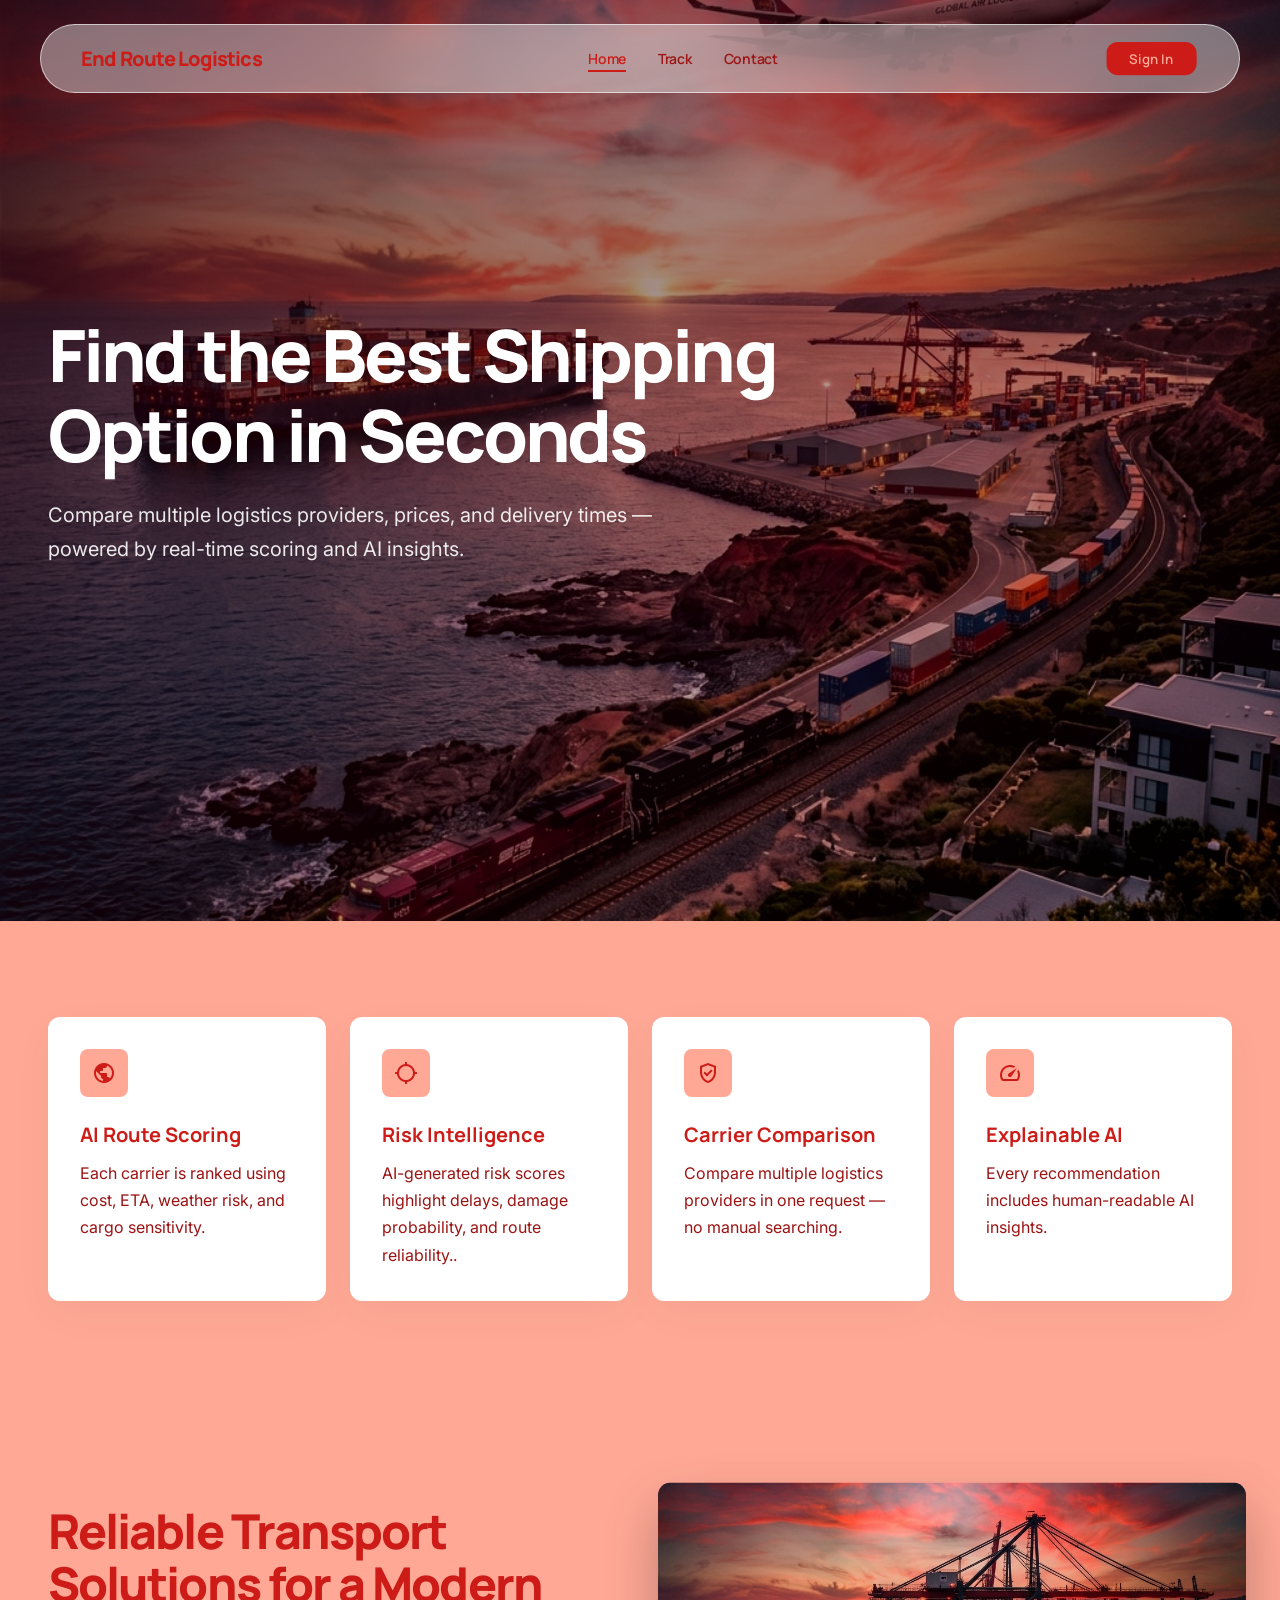
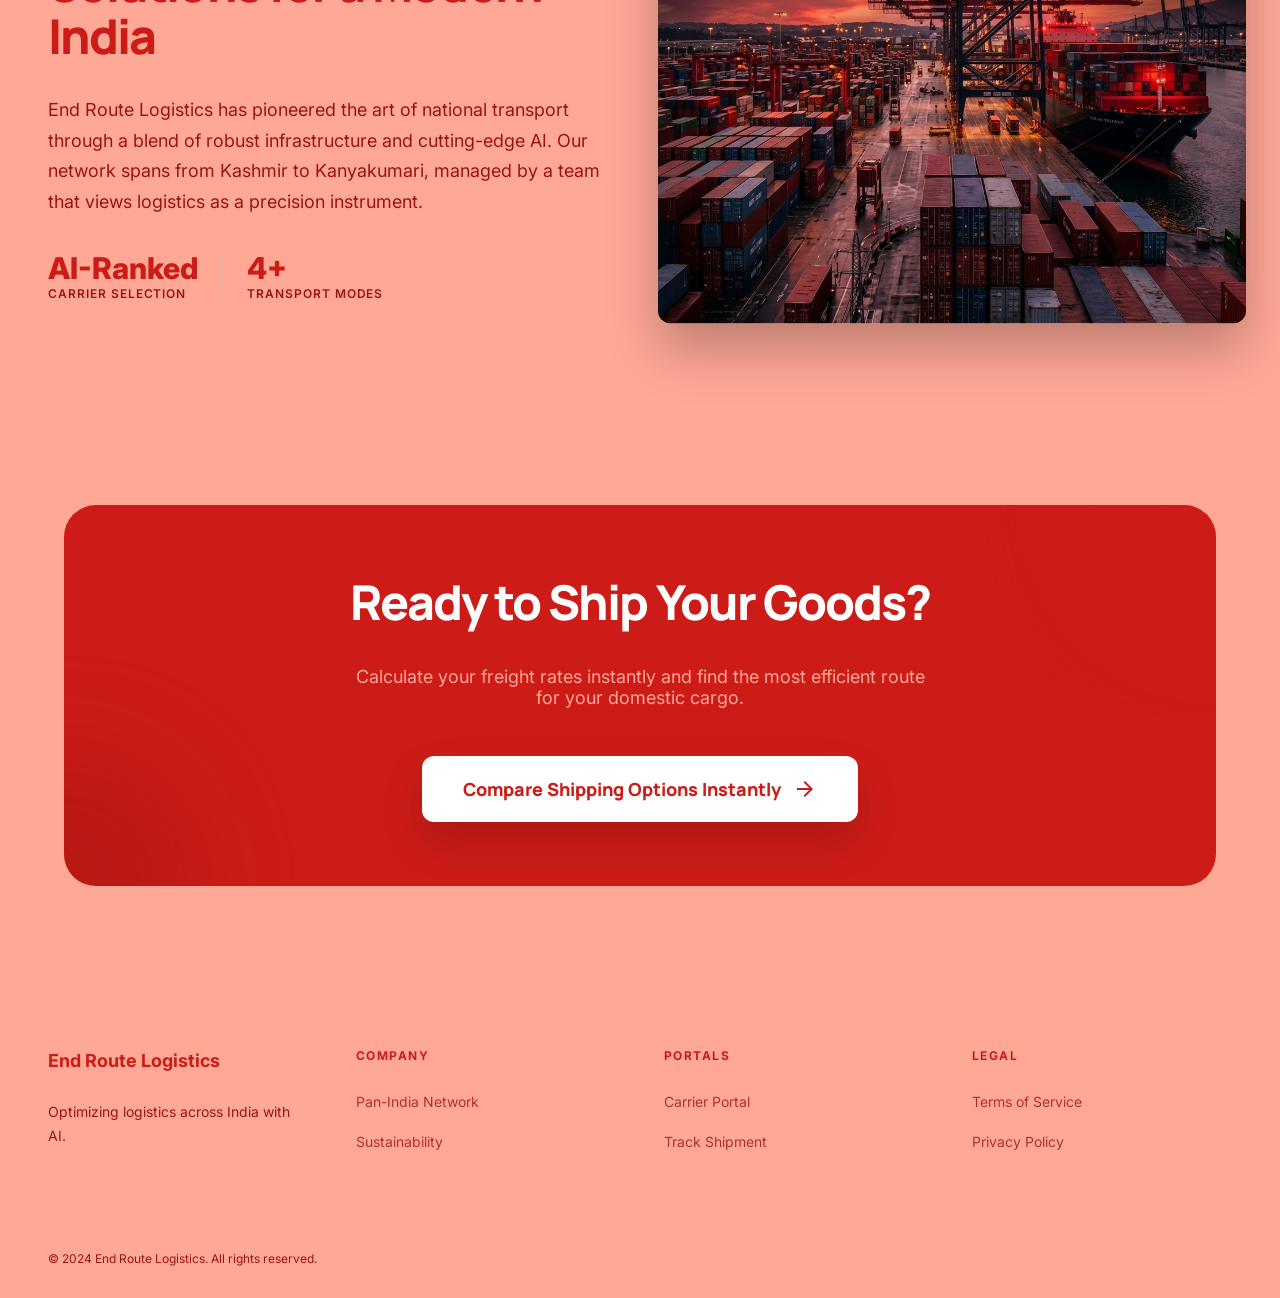
==== commit 17b48a1e: "Fix frontend routing regressions and broken placeholder links" ====
--- a/src/main/resources/static/index.html
+++ b/src/main/resources/static/index.html
@@ -20,9 +20,9 @@
     <nav class="top-nav">
         <div class="brand-name">End Route Logistics</div>
         <div class="nav-links">
-            <a href="#" class="nav-link active">Home</a>
-            <a href="#" class="nav-link">Track</a>
-            <a href="#" class="nav-link">Contact</a>
+            <a href="index.html" class="nav-link active">Home</a>
+            <a href="shipment.html" class="nav-link">Track</a>
+            <a href="mailto:support@endroutelogistics.com" class="nav-link">Contact</a>
         </div>
         <button class="btn-signin">Sign In</button>
     </nav>
@@ -48,7 +48,7 @@
         </section>
 
         <!-- Features Section -->
-        <section class="features-section">
+        <section class="features-section" id="features">
             <div class="features-grid">
                 <div class="feature-card">
                     <div class="feature-icon">
@@ -86,7 +86,7 @@
         </section>
 
         <!-- About Section -->
-        <section class="about-section">
+        <section class="about-section" id="about">
             <div class="about-inner">
                 <div class="about-text">
                     <h2 class="about-heading">Reliable Transport Solutions for a Modern India</h2>
@@ -145,18 +145,18 @@
             </div>
             <div class="footer-col">
                 <div class="footer-col-title">Company</div>
-                <a href="#" class="footer-link">Pan-India Network</a>
-                <a href="#" class="footer-link">Sustainability</a>
+                <a href="#about" class="footer-link">Pan-India Network</a>
+                <a href="#features" class="footer-link">Sustainability</a>
             </div>
             <div class="footer-col">
                 <div class="footer-col-title">Portals</div>
-                <a href="#" class="footer-link">Carrier Portal</a>
-                <a href="#" class="footer-link">Track Shipment</a>
+                <a href="shipment.html" class="footer-link">Carrier Portal</a>
+                <a href="shipment.html" class="footer-link">Track Shipment</a>
             </div>
             <div class="footer-col">
                 <div class="footer-col-title">Legal</div>
-                <a href="#" class="footer-link">Terms of Service</a>
-                <a href="#" class="footer-link">Privacy Policy</a>
+                <a href="mailto:legal@endroutelogistics.com?subject=Terms%20of%20Service%20Request" class="footer-link">Terms of Service</a>
+                <a href="mailto:privacy@endroutelogistics.com?subject=Privacy%20Policy%20Request" class="footer-link">Privacy Policy</a>
             </div>
         </div>
         <div class="footer-bottom">
@@ -196,4 +196,4 @@
     </script>
 </body>
 
-</html>+</html>
--- a/src/main/resources/static/style.css
+++ b/src/main/resources/static/style.css
@@ -24,7 +24,7 @@
   --color-on-surface:               #38000A;
   --color-on-surface-variant:       #9B1313;
 
-  --color-background:               #ffe9e3;
+  --color-background:               #FFA896;
   --color-on-background:            #38000A;
   --color-outline:                  #9B1313;
   --color-outline-variant:          #CD1C18;
@@ -95,10 +95,19 @@
   display: flex;
   justify-content: space-between;
   align-items: center;
-  padding: 1rem 2.5rem;
+  padding: 0.75rem 1rem;
   border-radius: var(--radius-full);
   border: 1px solid rgba(255, 255, 255, 0.6);
   transition: all 0.3s ease;
+  flex-wrap: wrap;
+  row-gap: 0.5rem;
+}
+
+@media (min-width: 768px) {
+  .top-nav {
+    padding: 1rem 2.5rem;
+    flex-wrap: nowrap;
+  }
 }
 
 .brand-name {
@@ -110,14 +119,20 @@
 }
 
 .nav-links {
-  display: none;
-  gap: 2rem;
+  display: flex;
+  gap: 1rem;
   align-items: center;
+  flex-wrap: wrap;
+  justify-content: center;
+  order: 3;
+  width: 100%;
 }
 
 @media (min-width: 768px) {
   .nav-links {
-    display: flex;
+    gap: 2rem;
+    order: unset;
+    width: auto;
   }
 }
 
@@ -187,7 +202,7 @@
    ============================================================ */
 .hero-section {
   position: relative;
-  min-height: 100vh;
+  min-height: 921px;
   display: flex;
   align-items: center;
   padding: 0 3rem;
@@ -271,20 +286,6 @@
 }
 
 .feature-card {
-
-  .score-bar {
-  height: 6px;
-  border-radius: 999px;
-  background: rgba(0,0,0,0.1);
-  margin-top: 10px;
-  overflow: hidden;
-}
-
-.score-fill {
-  height: 100%;
-  background: var(--color-primary);
-}
-
   padding: 2rem;
   border-radius: var(--radius-xl);
   background-color: var(--color-surface-container-lowest);
@@ -655,42 +656,3 @@
   pointer-events: all;
   transform: translateY(0);
 }
-/* ===============================
-   AI UI Elements (ADD THIS)
-   =============================== */
-
-.score-badge {
-  background: var(--color-primary);
-  color: white;
-  padding: 4px 10px;
-  border-radius: 999px;
-  font-size: 0.75rem;
-  font-weight: 600;
-  display: inline-block;
-  margin-bottom: 6px;
-}
-
-.score-bar {
-  height: 6px;
-  border-radius: 999px;
-  background: rgba(0,0,0,0.1);
-  margin-top: 6px;
-  overflow: hidden;
-}
-
-.score-fill {
-  height: 100%;
-  background: var(--color-primary);
-}
-
-.risk-low { color: #2e7d32; font-weight: 600; }
-.risk-medium { color: #f57c00; font-weight: 600; }
-.risk-high { color: #d32f2f; font-weight: 600; }
-
-.ai-insight {
-  background: rgba(0,0,0,0.05);
-  padding: 1rem;
-  border-radius: 8px;
-  font-size: 0.875rem;
-  margin-top: 10px;
-}
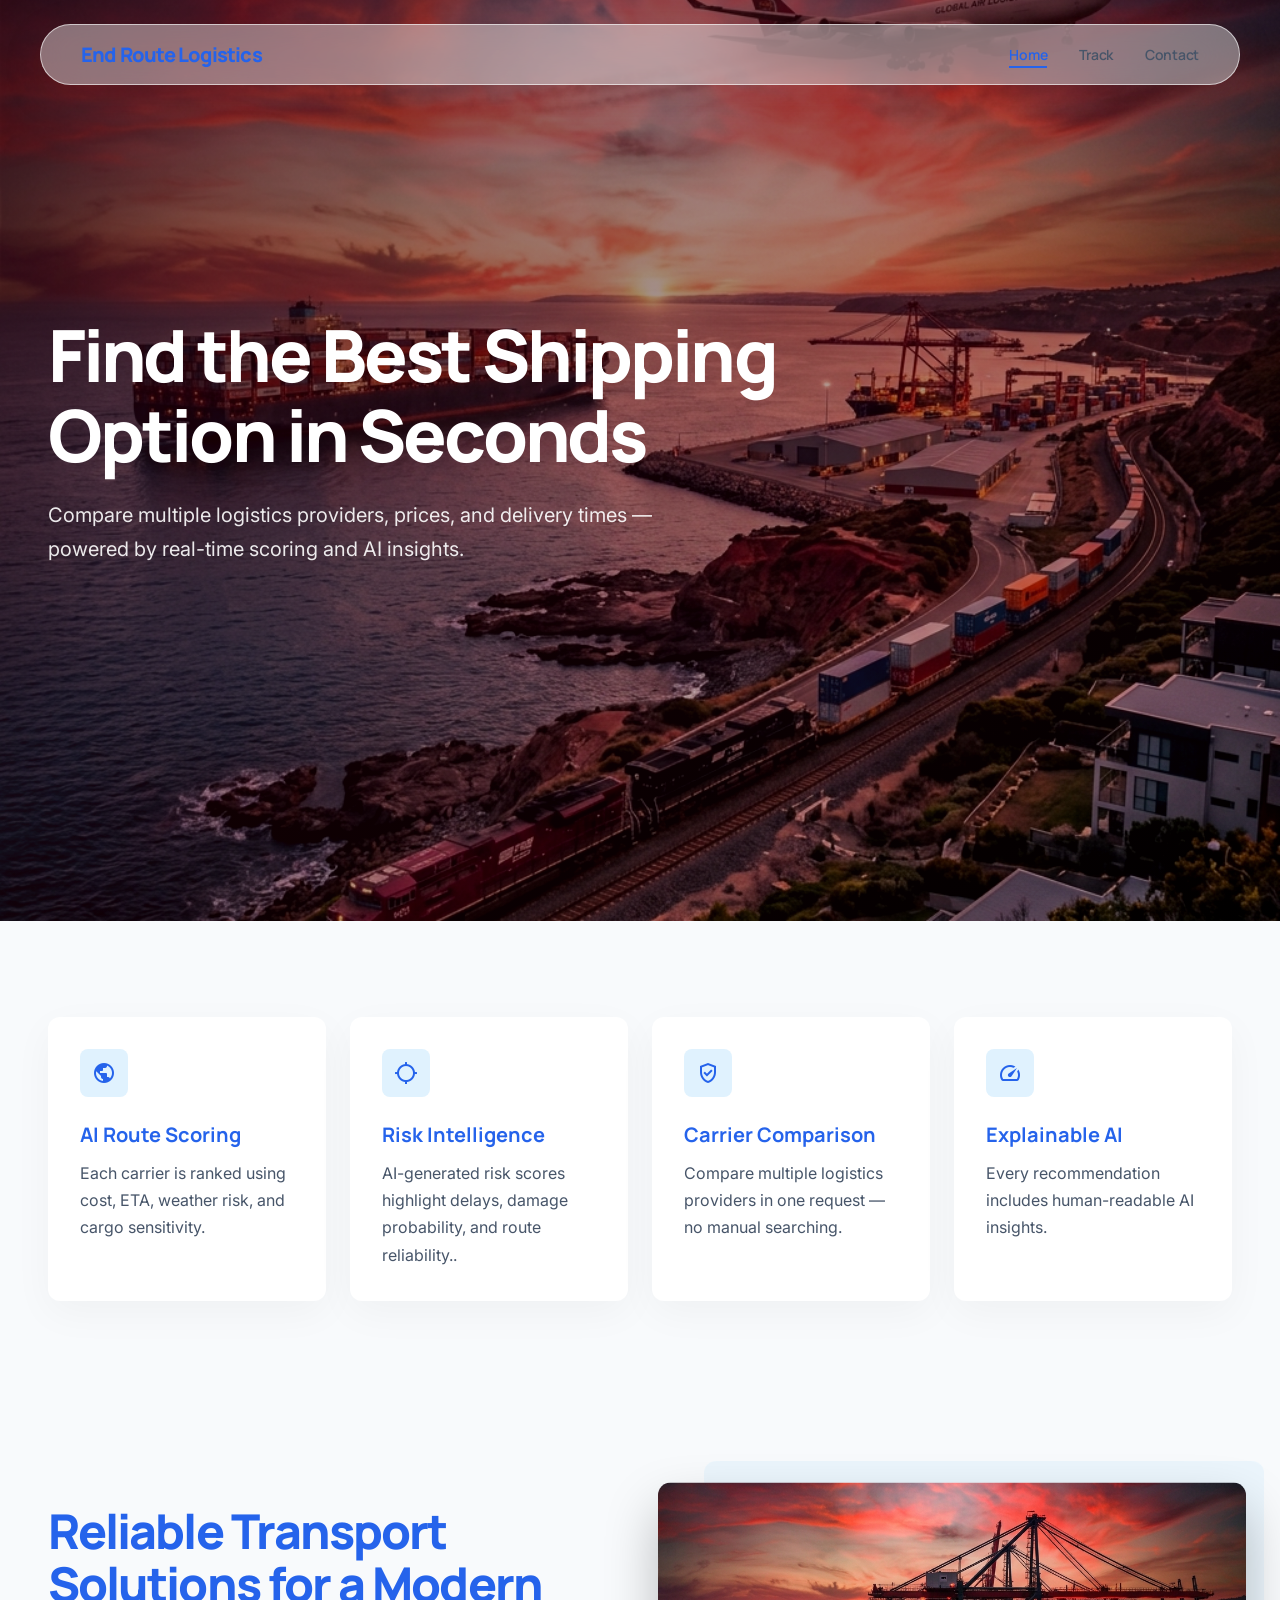
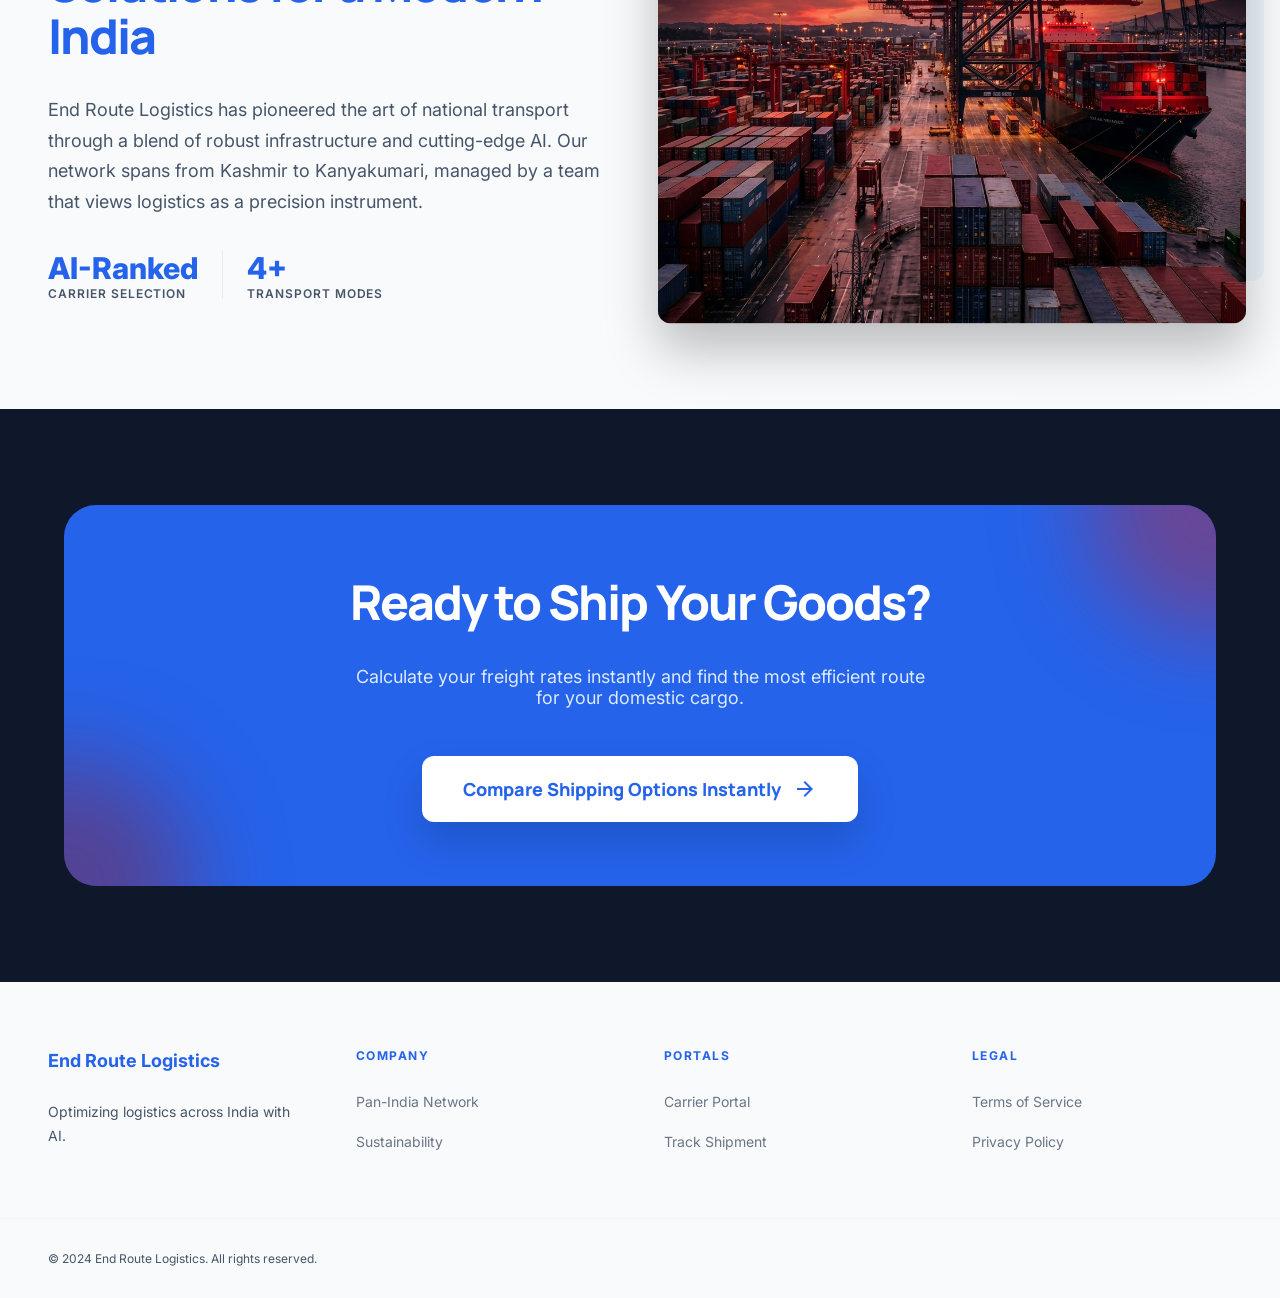
==== commit 7bec7ee1: "major backend and Frontend changes" ====
--- a/src/main/resources/static/index.html
+++ b/src/main/resources/static/index.html
@@ -24,7 +24,6 @@
             <a href="shipment.html" class="nav-link">Track</a>
             <a href="mailto:support@endroutelogistics.com" class="nav-link">Contact</a>
         </div>
-        <button class="btn-signin">Sign In</button>
     </nav>
 
     <main class="main-content">
--- a/src/main/resources/static/style.css
+++ b/src/main/resources/static/style.css
@@ -2,32 +2,32 @@
    CSS Custom Properties (Design Tokens)
    ============================================================ */
 :root {
-  --color-primary:                  #CD1C18;
-  --color-primary-container:        #9B1313;
-  --color-primary-fixed:            #CD1C18;
-  --color-primary-fixed-dim:        #9B1313;
-  --color-on-primary:               #FFA896;
-  --color-on-primary-container:     #FFA896;
-  --color-on-primary-fixed:         #FFA896;
-
-  --color-secondary:                #9B1313;
-  --color-secondary-container:      #FFA896;
-  --color-on-secondary:             #FFA896;
-  --color-on-secondary-container:   #38000A;
-
-  --color-surface:                  #FFA896;
-  --color-surface-tint:             #CD1C18;
-  --color-surface-container:        #F59D8C;
-  --color-surface-container-low:    #FFA896;
-  --color-surface-container-high:   #EB9382;
+  --color-primary:                  #2563EB;
+  --color-primary-container:        #1D4ED8;
+  --color-primary-fixed:            #3B82F6;
+  --color-primary-fixed-dim:        #1D4ED8;
+  --color-on-primary:               #FFFFFF;
+  --color-on-primary-container:     #DBEAFE;
+  --color-on-primary-fixed:         #FFFFFF;
+
+  --color-secondary:                #0284C7;
+  --color-secondary-container:      #E0F2FE;
+  --color-on-secondary:             #FFFFFF;
+  --color-on-secondary-container:   #0F172A;
+
+  --color-surface:                  #F8FAFC;
+  --color-surface-tint:             #2563EB;
+  --color-surface-container:        #FFFFFF;
+  --color-surface-container-low:    #F8FAFC;
+  --color-surface-container-high:   #F1F5F9;
   --color-surface-container-lowest: #ffffff;
-  --color-on-surface:               #38000A;
-  --color-on-surface-variant:       #9B1313;
-
-  --color-background:               #FFA896;
-  --color-on-background:            #38000A;
-  --color-outline:                  #9B1313;
-  --color-outline-variant:          #CD1C18;
+  --color-on-surface:               #0F172A;
+  --color-on-surface-variant:       #475569;
+
+  --color-background:               #0F172A;
+  --color-on-background:            #F8FAFC;
+  --color-outline:                  #CBD5E1;
+  --color-outline-variant:          #94A3B8;
 
   --font-headline: 'Manrope', sans-serif;
   --font-body:     'Inter', sans-serif;
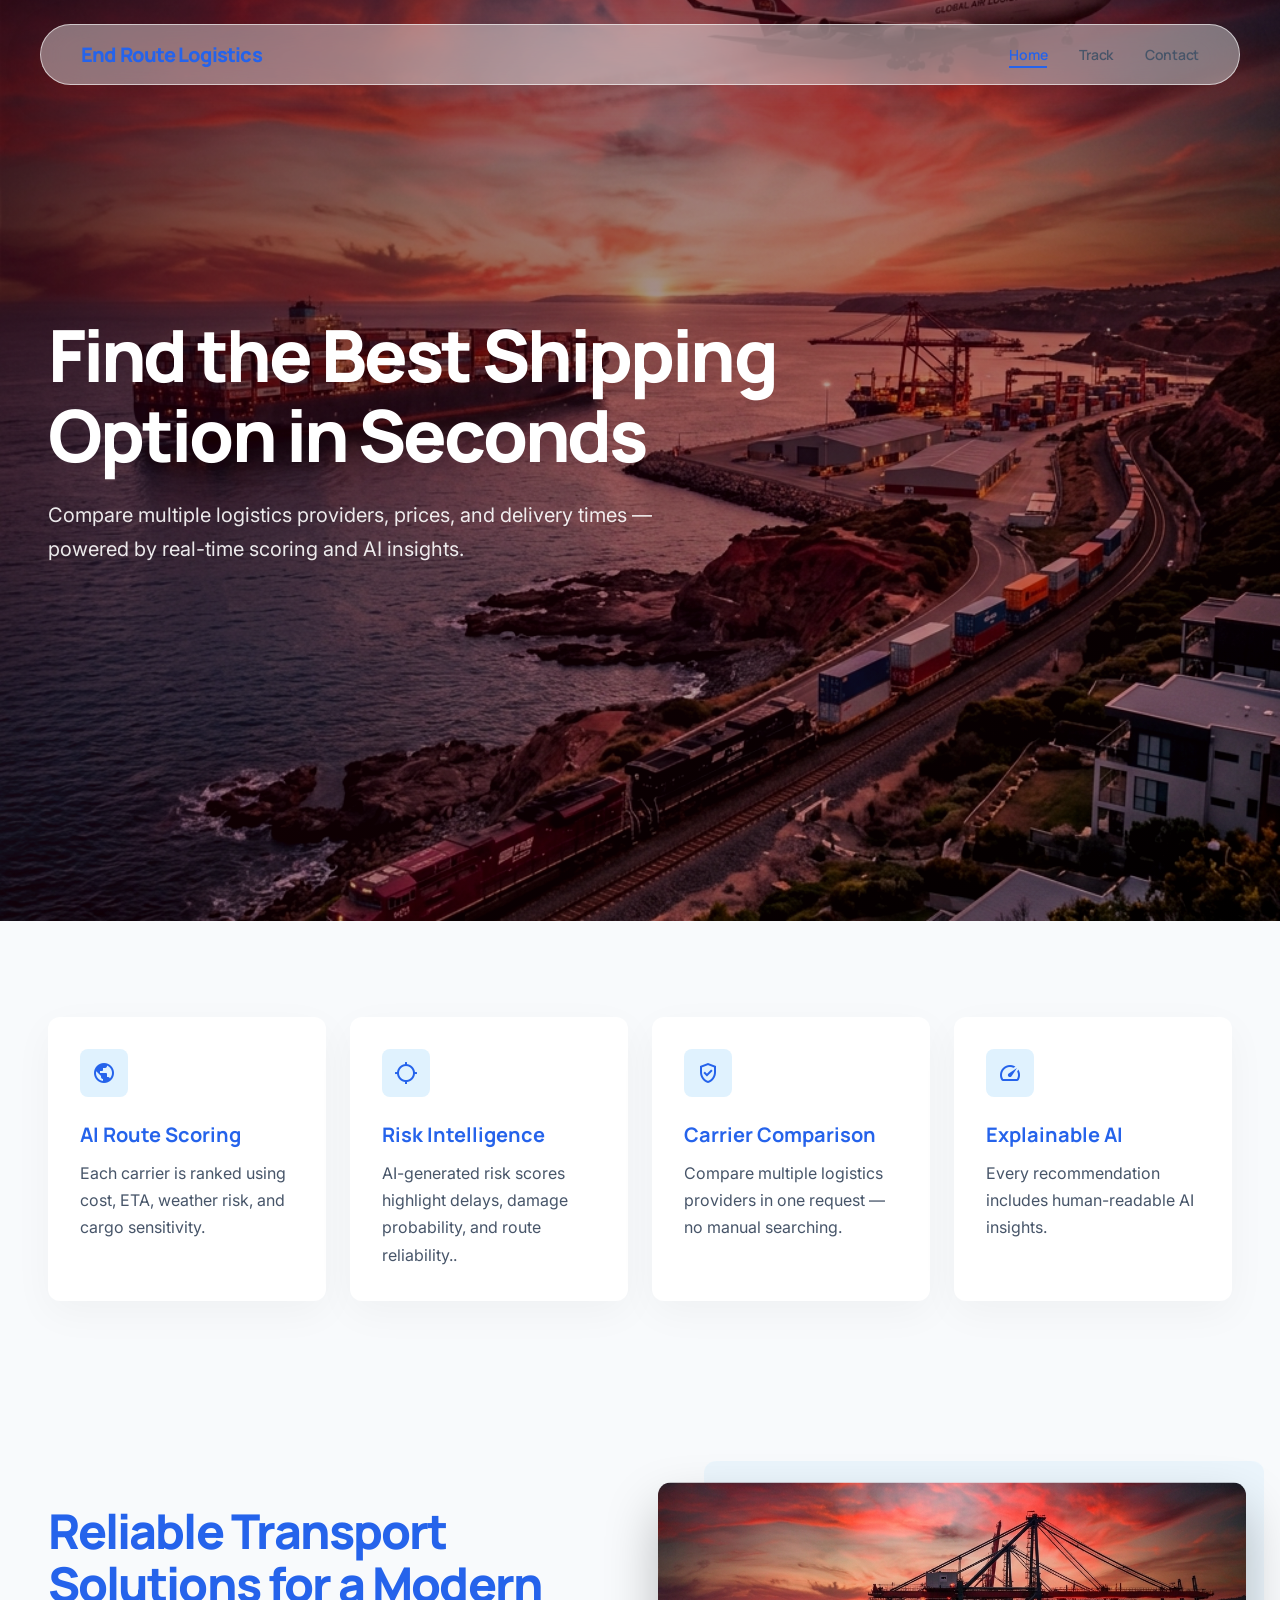
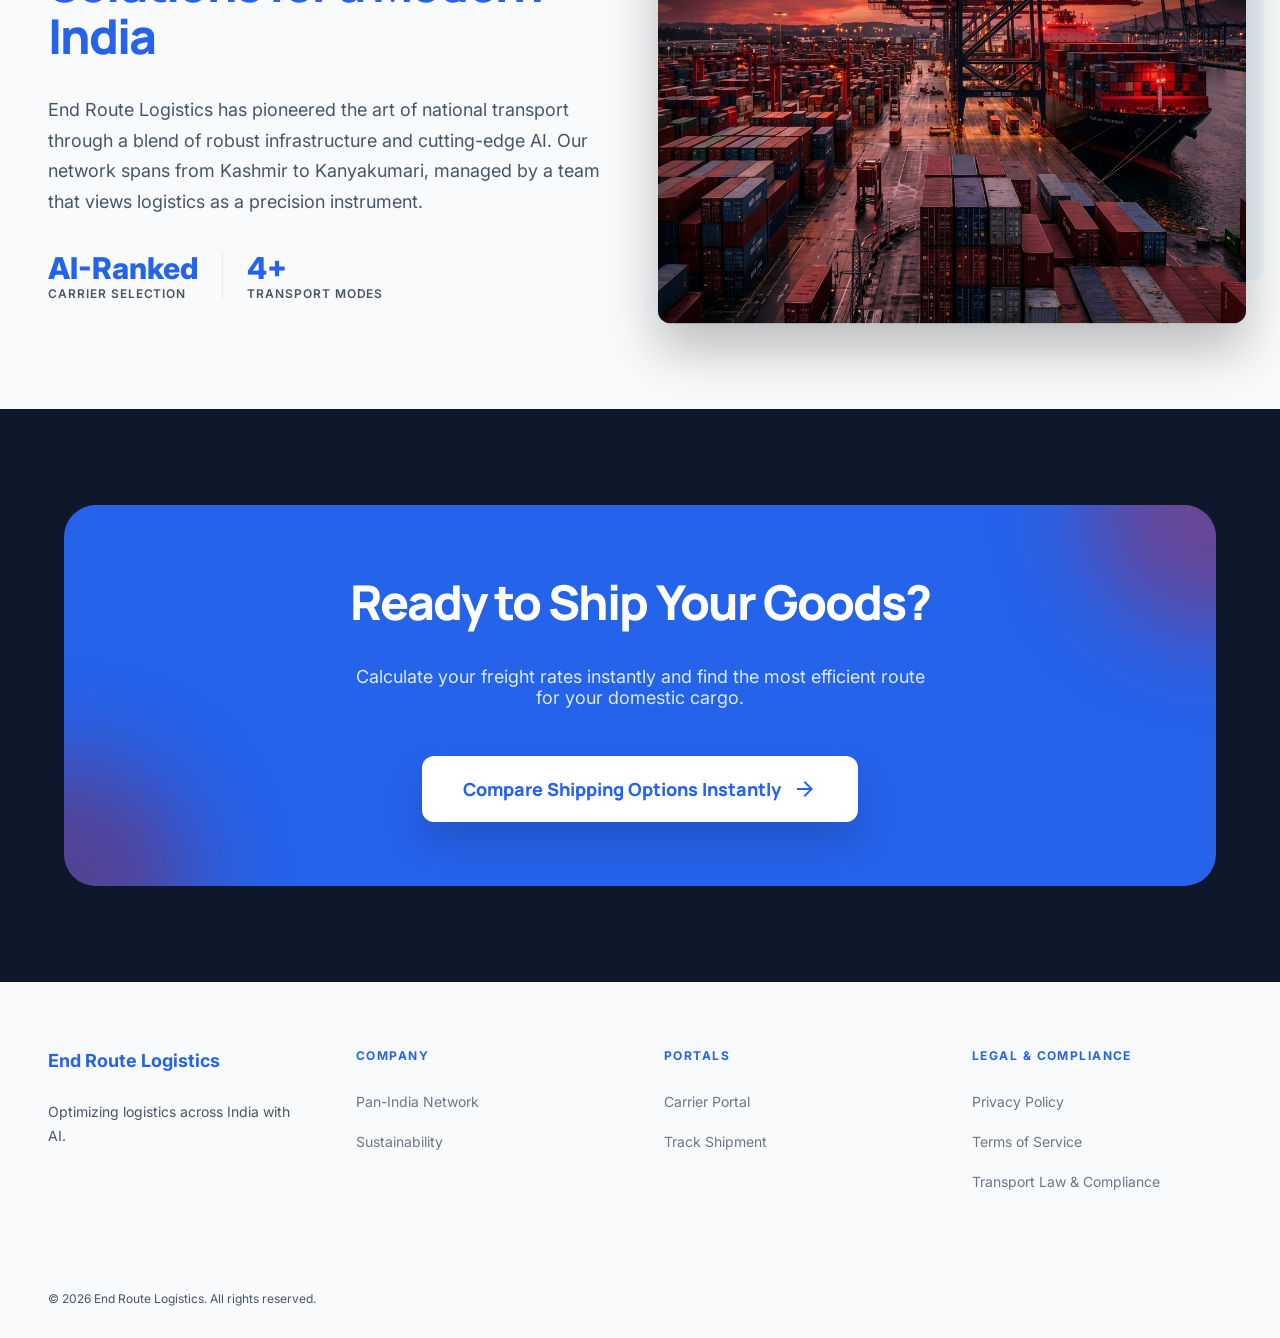
==== commit 4775ea67: "feat(pages): add dedicated Privacy Policy, Terms of Service, and Compliance pages" ====
--- a/src/main/resources/static/index.html
+++ b/src/main/resources/static/index.html
@@ -11,6 +11,7 @@
     <link href="https://fonts.googleapis.com/css2?family=Material+Symbols+Outlined:wght,FILL@100..700,0..1&display=swap"
         rel="stylesheet" />
     <link rel="stylesheet" href="style.css" />
+    <script async src="https://pagead2.googlesyndication.com/pagead/js/adsbygoogle.js?client=ca-pub-9901437252439097" crossorigin="anonymous"></script>
 </head>
 
 <body>
@@ -153,13 +154,14 @@
                 <a href="shipment.html" class="footer-link">Track Shipment</a>
             </div>
             <div class="footer-col">
-                <div class="footer-col-title">Legal</div>
-                <a href="mailto:legal@endroutelogistics.com?subject=Terms%20of%20Service%20Request" class="footer-link">Terms of Service</a>
-                <a href="mailto:privacy@endroutelogistics.com?subject=Privacy%20Policy%20Request" class="footer-link">Privacy Policy</a>
+                <div class="footer-col-title">Legal & Compliance</div>
+                <a href="privacy.html" class="footer-link">Privacy Policy</a>
+                <a href="terms.html" class="footer-link">Terms of Service</a>
+                <a href="compliance.html" class="footer-link">Transport Law & Compliance</a>
             </div>
         </div>
         <div class="footer-bottom">
-            <p>© 2024 End Route Logistics. All rights reserved.</p>
+            <p>© 2026 End Route Logistics. All rights reserved.</p>
         </div>
     </footer>
 
